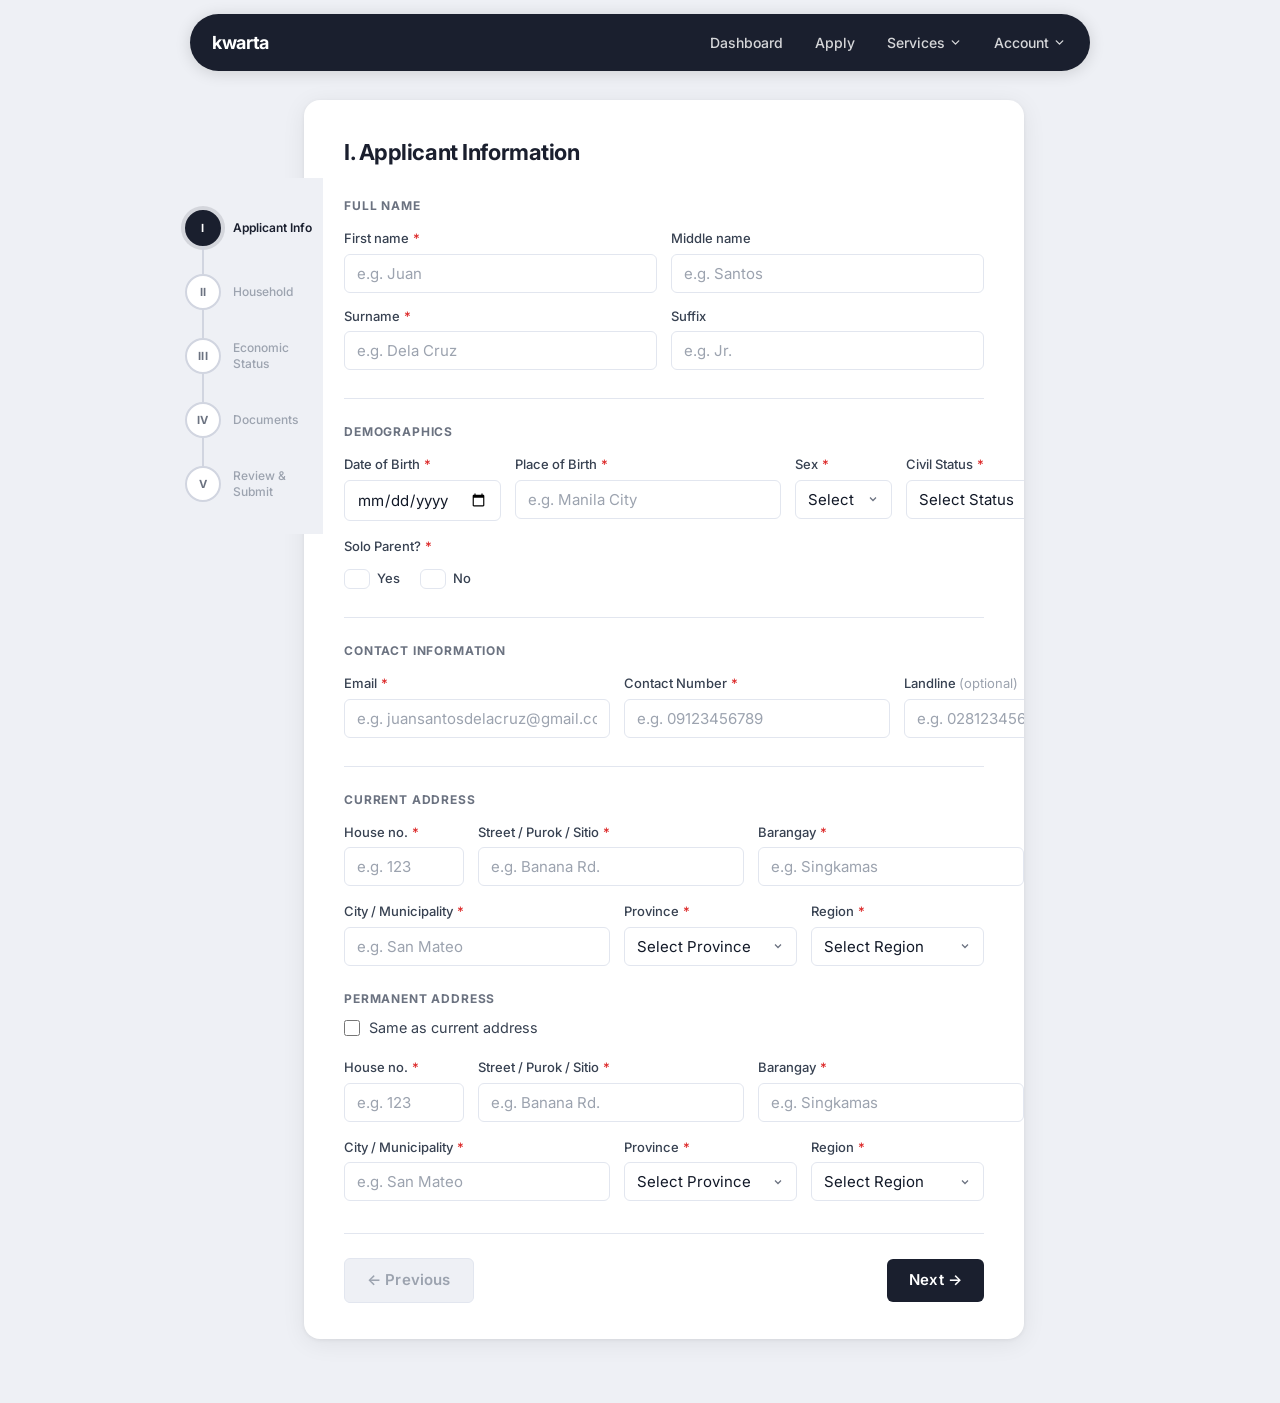
==== application.html @ 94824cc6 "application form on progress" ====
<!DOCTYPE html>
<html lang="en">
<head>
    <meta charset="UTF-8">
    <meta name="viewport" content="width=device-width, initial-scale=1.0">
    <title>Apply — KWARTA</title>
    <link rel="preconnect" href="https://fonts.googleapis.com">
    <link rel="preconnect" href="https://fonts.gstatic.com" crossorigin>
    <link href="https://fonts.googleapis.com/css2?family=Inter:wght@400;500;600;700&display=swap" rel="stylesheet">
    <link rel="stylesheet" href="application.css">
</head>
<body>

    <!-- ===================== NAV ===================== -->
    <header class="site-header">
        <nav class="site-nav">
            <div class="nav-brand">
                <!-- <img src="images/logo.png" alt=""> -->
                <span>kwarta</span>
            </div>
            <ul class="nav-links">
                <li><a href="#">Dashboard</a></li>
                <li><a href="#">Apply</a></li>
                <li class="has-dropdown">
                    <a href="#">Services <svg class="nav-chevron" viewBox="0 0 24 24" fill="none" stroke="currentColor" stroke-width="2.5" stroke-linecap="round" stroke-linejoin="round"><polyline points="6 9 12 15 18 9"/></svg></a>
                    <div class="dropdown">
                        <a href="#">Requirements</a>
                        <a href="#">FAQs</a>
                        <a href="#">Contact</a>
                    </div>
                </li>
                <li class="has-dropdown">
                    <a href="#">Account <svg class="nav-chevron" viewBox="0 0 24 24" fill="none" stroke="currentColor" stroke-width="2.5" stroke-linecap="round" stroke-linejoin="round"><polyline points="6 9 12 15 18 9"/></svg></a>
                    <div class="dropdown">
                        <a href="#">Profile</a>
                        <hr>
                        <a href="#">Sign out</a>
                    </div>
                </li>
            </ul>
        </nav>
    </header>

    <!-- ===================== STATE RADIOS ===================== -->
    <input type="radio" name="slider" id="card1" checked class="state-radio">
    <input type="radio" name="slider" id="card2" class="state-radio">
    <input type="radio" name="slider" id="card3" class="state-radio">
    <input type="radio" name="slider" id="card4" class="state-radio">
    <input type="radio" name="slider" id="card5" class="state-radio">

    <!-- ===================== PROGRESS TRACK BAR ===================== -->
    <div class="progress-wrapper">
        <div class="progress-inner">
            <div class="track-bar">
                <div class="track-step step-1">
                    <div class="track-dot">I</div>
                    <span class="track-label">Applicant Info</span>
                </div>
                <div class="track-line line-1"></div>
                <div class="track-step step-2">
                    <div class="track-dot">II</div>
                    <span class="track-label">Household</span>
                </div>
                <div class="track-line line-2"></div>
                <div class="track-step step-3">
                    <div class="track-dot">III</div>
                    <span class="track-label">Economic Status</span>
                </div>
                <div class="track-line line-3"></div>
                <div class="track-step step-4">
                    <div class="track-dot">IV</div>
                    <span class="track-label">Documents</span>
                </div>
                <div class="track-line line-4"></div>
                <div class="track-step step-5">
                    <div class="track-dot">V</div>
                    <span class="track-label">Review & Submit</span>
                </div>
            </div>
        </div>
    </div>

    <main class="page-main">

        <!-- ===================== FORM CARDS ===================== -->
        <div class="form-wrapper">

            <!-- CARD 1: Applicant Information -->
            <div class="card item-1">
                <h2 class="card-title">I. Applicant Information</h2>

                <div class="form-section-label">Full Name</div>
                <div class="form-grid row-name">
                    <div class="form-group">
                        <label>First name <span class="req">*</span></label>
                        <input type="text" placeholder="e.g. Juan">
                    </div>
                    <div class="form-group">
                        <label>Middle name</label>
                        <input type="text" placeholder="e.g. Santos">
                    </div>
                    <div class="form-group">
                        <label>Surname <span class="req">*</span></label>
                        <input type="text" placeholder="e.g. Dela Cruz">
                    </div>
                    <div class="form-group">
                        <label>Suffix</label>
                        <input type="text" placeholder="e.g. Jr.">
                    </div>
                </div>

                <hr class="form-divider">

                <div class="form-section-label">Demographics</div>
                <div class="form-grid row-demographics">
                    <div class="form-group">
                        <label>Date of Birth <span class="req">*</span></label>
                        <input type="date">
                    </div>
                    <div class="form-group">
                        <label>Place of Birth <span class="req">*</span></label>
                        <input type="text" placeholder="e.g. Manila City">
                    </div>
                    <div class="form-group">
                        <label>Sex <span class="req">*</span></label>
                        <select>
                            <option value="" disabled selected>Select</option>
                            <option>Male</option>
                            <option>Female</option>
                        </select>
                    </div>
                    <div class="form-group">
                        <label>Civil Status <span class="req">*</span></label>
                        <select>
                            <option value="" disabled selected>Select Status</option>
                            <option>Single</option>
                            <option>Married</option>
                            <option>Widowed</option>
                            <option>Separated</option>
                        </select>
                    </div>
                </div>

                <div class="form-grid row-halves">
                    <div class="form-group">
                        <label>Solo Parent? <span class="req">*</span></label>
                        <div class="radio-group-inline">
                            <div class="radio-wrapper"><input type="radio" name="soloParent" id="solo-yes" value="Yes"><label for="solo-yes">Yes</label></div>
                            <div class="radio-wrapper"><input type="radio" name="soloParent" id="solo-no" value="No" checked><label for="solo-no">No</label></div>
                        </div>
                    </div>
                </div>

                <hr class="form-divider">

                <div class="form-section-label">Contact Information</div>
                <div class="form-grid row-contact">
                    <div class="form-group form-group--wide">
                        <label>Email <span class="req">*</span></label>
                        <input type="email" placeholder="e.g. juansantosdelacruz@gmail.com">
                    </div>
                    <div class="form-group">
                        <label>Contact Number <span class="req">*</span></label>
                        <input type="text" placeholder="e.g. 09123456789">
                    </div>
                    <div class="form-group">
                        <label>Landline <span class="optional">(optional)</span></label>
                        <input type="text" placeholder="e.g. 0281234567">
                    </div>
                </div>

                <hr class="form-divider">

                <div class="form-section-label">Current Address</div>
                <div class="form-grid row-address">
                    <div class="form-group form-group--sm">
                        <label>House no. <span class="req">*</span></label>
                        <input type="text" placeholder="e.g. 123">
                    </div>
                    <div class="form-group">
                        <label>Street / Purok / Sitio <span class="req">*</span></label>
                        <input type="text" placeholder="e.g. Banana Rd.">
                    </div>
                    <div class="form-group">
                        <label>Barangay <span class="req">*</span></label>
                        <input type="text" placeholder="e.g. Singkamas">
                    </div>
                </div>
                <div class="form-grid row-thirds">
                    <div class="form-group">
                        <label>City / Municipality <span class="req">*</span></label>
                        <input type="text" placeholder="e.g. San Mateo">
                    </div>
                    <div class="form-group">
                        <label>Province <span class="req">*</span></label>
                        <select>
                            <option value="" disabled selected>Select Province</option>
                            <option>Metro Manila</option>
                            <option>Rizal</option>
                            <option>Other</option>
                        </select>
                    </div>
                    <div class="form-group">
                        <label>Region <span class="req">*</span></label>
                        <select>
                            <option value="" disabled selected>Select Region</option>
                            <option>NCR</option>
                            <option>CALABARZON</option>
                            <option>Other</option>
                        </select>
                    </div>
                </div>

                <div class="form-section-label" style="margin-top: 1.5rem;">Permanent Address</div>
                <div class="checkbox-wrapper" style="margin-top: -0.25rem; margin-bottom: 1.25rem;">
                    <input type="checkbox" id="same-address">
                    <label for="same-address">Same as current address</label>
                </div>
                <div id="permanent-address-section">
                    <div class="form-grid row-address">
                        <div class="form-group form-group--sm">
                            <label>House no. <span class="req">*</span></label>
                            <input type="text" placeholder="e.g. 123">
                        </div>
                        <div class="form-group">
                            <label>Street / Purok / Sitio <span class="req">*</span></label>
                            <input type="text" placeholder="e.g. Banana Rd.">
                        </div>
                        <div class="form-group">
                            <label>Barangay <span class="req">*</span></label>
                            <input type="text" placeholder="e.g. Singkamas">
                        </div>
                    </div>
                    <div class="form-grid row-thirds">
                        <div class="form-group">
                            <label>City / Municipality <span class="req">*</span></label>
                            <input type="text" placeholder="e.g. San Mateo">
                        </div>
                        <div class="form-group">
                            <label>Province <span class="req">*</span></label>
                            <select>
                                <option value="" disabled selected>Select Province</option>
                                <option>Metro Manila</option>
                                <option>Rizal</option>
                                <option>Other</option>
                            </select>
                        </div>
                        <div class="form-group">
                            <label>Region <span class="req">*</span></label>
                            <select>
                                <option value="" disabled selected>Select Region</option>
                                <option>NCR</option>
                                <option>CALABARZON</option>
                                <option>Other</option>
                            </select>
                        </div>
                    </div>
                </div>

                <div class="btn-group">
                    <span class="btn btn--disabled">← Previous</span>
                    <label for="card2" class="btn btn--next">Next →</label>
                </div>
            </div>

            <!-- CARD 2: Household Information -->
            <div class="card item-2">
                <h2 class="card-title">II. Household Information</h2>

                <div class="household-total">
                    <div class="household-total-label">Total Household Members <small>(Including Applicant)</small></div>
                    <div class="household-total-count" id="count-total">1</div>
                </div>
                <div class="household-stat-grid">
                    <div class="household-stat-card"><div class="household-stat-card-label">Adults</div><div class="household-stat-card-num" id="count-adult">0</div></div>
                    <div class="household-stat-card"><div class="household-stat-card-label">Children</div><div class="household-stat-card-num" id="count-child">0</div></div>
                    <div class="household-stat-card"><div class="household-stat-card-label">Senior Citizens</div><div class="household-stat-card-num" id="count-senior">0</div></div>
                    <div class="household-stat-card"><div class="household-stat-card-label">PWD Members</div><div class="household-stat-card-num" id="count-pwd">0</div></div>
                </div>

                <hr class="form-divider">

                <div class="repeater-section-header">
                    <div class="form-section-label">Adult Members</div>
                    <button type="button" class="btn-add-item" id="btn-add-adult">+ Add Adult</button>
                </div>
                <div id="container-adult"></div>

                <hr class="form-divider">

                <div class="repeater-section-header">
                    <div class="form-section-label">Dependent Children</div>
                    <button type="button" class="btn-add-item" id="btn-add-child">+ Add Child</button>
                </div>
                <div id="container-child"></div>

                <hr class="form-divider">

                <div class="repeater-section-header">
                    <div class="form-section-label">Senior Citizens</div>
                    <button type="button" class="btn-add-item" id="btn-add-senior">+ Add Senior Citizen</button>
                </div>
                <div id="container-senior"></div>

                <hr class="form-divider">

                <div class="repeater-section-header">
                    <div class="form-section-label">PWD Members</div>
                    <button type="button" class="btn-add-item" id="btn-add-pwd">+ Add PWD Member</button>
                </div>
                <div id="container-pwd"></div>

                <div class="btn-group">
                    <label for="card1" class="btn btn--prev">← Previous</label>
                    <label for="card3" class="btn btn--next">Next →</label>
                </div>
            </div>

            <!-- CARD 3: Economic Status -->
            <div class="card item-3">
                <h2 class="card-title">III. Economic Status</h2>

                <div class="form-section-label">Household Source of Income <span class="req">*</span></div>
                <div class="checkbox-grid">
                    <div class="checkbox-wrapper"><input type="checkbox" id="inc-1"><label for="inc-1">Employment (Private)</label></div>
                    <div class="checkbox-wrapper"><input type="checkbox" id="inc-2"><label for="inc-2">Employment (Govt)</label></div>
                    <div class="checkbox-wrapper"><input type="checkbox" id="inc-3"><label for="inc-3">Business / Self-employed</label></div>
                    <div class="checkbox-wrapper"><input type="checkbox" id="inc-4"><label for="inc-4">Freelance work</label></div>
                    <div class="checkbox-wrapper"><input type="checkbox" id="inc-5"><label for="inc-5">Remittances</label></div>
                    <div class="checkbox-wrapper"><input type="checkbox" id="inc-6"><label for="inc-6">Pension</label></div>
                    <div class="checkbox-wrapper"><input type="checkbox" id="inc-7"><label for="inc-7">Govt benefits</label></div>
                    <div class="checkbox-wrapper"><input type="checkbox" id="inc-8"><label for="inc-8">Rental income</label></div>
                    <div class="checkbox-wrapper"><input type="checkbox" id="inc-9"><label for="inc-9">Farming / Fishing</label></div>
                    <div class="checkbox-wrapper"><input type="checkbox" id="inc-10"><label for="inc-10">Commissions</label></div>
                    <div class="checkbox-wrapper"><input type="checkbox" id="inc-11"><label for="inc-11">Financial support</label></div>
                    <div class="checkbox-wrapper"><input type="checkbox" id="inc-12"><label for="inc-12">Scholarships</label></div>
                    <div class="checkbox-wrapper"><input type="checkbox" id="inc-13"><label for="inc-13">Part-time jobs</label></div>
                    <div class="checkbox-wrapper"><input type="checkbox" id="inc-14"><label for="inc-14">Online Selling</label></div>
                </div>

                <hr class="form-divider">

                <div class="form-grid row-halves">
                    <div class="form-group">
                        <label>Total Monthly Household Income <span class="req">*</span></label>
                        <input type="number" placeholder="e.g. 25000">
                    </div>
                </div>

                <div class="form-section-label">Proof of Income / Financial Documents <span class="req">*</span></div>
                <div class="form-grid row-halves">
                    <div class="form-group">
                        <label>Document Type</label>
                        <select>
                            <option value="" disabled selected>Select Document Provided</option>
                            <option>Affidavit of No Income</option>
                            <option>Latest ITR</option>
                            <option>Certificate of Employment (COE)</option>
                            <option>Recent payslips (3–6 months)</option>
                            <option>Bank statements</option>
                        </select>
                    </div>
                </div>

                <div class="btn-group">
                    <label for="card2" class="btn btn--prev">← Previous</label>
                    <label for="card4" class="btn btn--next">Next →</label>
                </div>
            </div>

            <!-- CARD 4: Document Submission -->
            <div class="card item-4">
                <h2 class="card-title">IV. Document Submission</h2>

                <p class="card-intro">Since documents cannot be uploaded directly here, please submit all required files through our Google Forms link below. Include your name and ID number so we can match your documents to your application.</p>

                <div class="doc-info-box">
                    <div class="doc-info-box-icon">
                        <svg width="20" height="20" viewBox="0 0 24 24" fill="none" stroke="currentColor" stroke-width="2" stroke-linecap="round" stroke-linejoin="round"><circle cx="12" cy="12" r="10"/><line x1="12" y1="8" x2="12" y2="12"/><line x1="12" y1="16" x2="12.01" y2="16"/></svg>
                    </div>
                    <div class="doc-info-box-body">
                        <div class="doc-info-box-title">Your Application Reference</div>
                        <div class="doc-info-box-text">In the Google Form, enter your <strong>Full Name</strong> and <strong>Valid ID Number</strong> (as provided in Step I) in the Application ID field.</div>
                    </div>
                </div>

                <div class="form-section-label">Required Documents</div>
                <div class="doc-list">
                    <div class="doc-list-item">
                        <div class="doc-list-item-icon"><svg width="14" height="14" viewBox="0 0 24 24" fill="none" stroke="currentColor" stroke-width="2.5" stroke-linecap="round" stroke-linejoin="round"><rect x="2" y="7" width="20" height="14" rx="2"/><path d="M16 7V5a2 2 0 0 0-2-2h-4a2 2 0 0 0-2 2v2"/></svg></div>
                        <div class="doc-list-item-body">Picture of Valid ID<small>Front and back of your ID</small></div>
                    </div>
                    <div class="doc-list-item">
                        <div class="doc-list-item-icon"><svg width="14" height="14" viewBox="0 0 24 24" fill="none" stroke="currentColor" stroke-width="2.5" stroke-linecap="round" stroke-linejoin="round"><path d="M20 21v-2a4 4 0 0 0-4-4H8a4 4 0 0 0-4 4v2"/><circle cx="12" cy="7" r="4"/></svg></div>
                        <div class="doc-list-item-body">Recent 2×2 Photo / Selfie<small>Clear, recent photo of the applicant</small></div>
                    </div>
                    <div class="doc-list-item">
                        <div class="doc-list-item-icon"><svg width="14" height="14" viewBox="0 0 24 24" fill="none" stroke="currentColor" stroke-width="2.5" stroke-linecap="round" stroke-linejoin="round"><path d="M14 2H6a2 2 0 0 0-2 2v16a2 2 0 0 0 2 2h12a2 2 0 0 0 2-2V8z"/><polyline points="14 2 14 8 20 8"/></svg></div>
                        <div class="doc-list-item-body">Barangay Certificate<small>Issued within the last 6 months</small></div>
                    </div>
                    <div class="doc-list-item">
                        <div class="doc-list-item-icon"><svg width="14" height="14" viewBox="0 0 24 24" fill="none" stroke="currentColor" stroke-width="2.5" stroke-linecap="round" stroke-linejoin="round"><path d="M3 9l9-7 9 7v11a2 2 0 0 1-2 2H5a2 2 0 0 1-2-2z"/><polyline points="9 22 9 12 15 12 15 22"/></svg></div>
                        <div class="doc-list-item-body">Proof of Residency<small>Utility bill, lease contract, etc.</small></div>
                    </div>
                    <div class="doc-list-item">
                        <div class="doc-list-item-icon"><svg width="14" height="14" viewBox="0 0 24 24" fill="none" stroke="currentColor" stroke-width="2.5" stroke-linecap="round" stroke-linejoin="round"><line x1="12" y1="1" x2="12" y2="23"/><path d="M17 5H9.5a3.5 3.5 0 0 0 0 7h5a3.5 3.5 0 0 1 0 7H6"/></svg></div>
                        <div class="doc-list-item-body">Proof of Income<small>ITR, payslips, COE, or Affidavit of No Income</small></div>
                    </div>
                </div>

                <div class="btn-container" style="justify-content: center; flex-direction: column; align-items: center; gap: 0.5rem; margin-top: 2rem;">
                    <a href="https://forms.google.com" target="_blank" class="gforms-btn">
                        <svg width="16" height="16" viewBox="0 0 24 24" fill="none" stroke="currentColor" stroke-width="2" stroke-linecap="round" stroke-linejoin="round"><path d="M14 2H6a2 2 0 0 0-2 2v16a2 2 0 0 0 2 2h12a2 2 0 0 0 2-2V8z"/><polyline points="14 2 14 8 20 8"/></svg>
                        Open Document Submission Form
                    </a>
                    <p style="font-size: 0.8125rem; color: var(--gray); text-align: center;">Opens in a new tab · Submit all documents before continuing</p>
                </div>

                <div class="nested-form-block" style="margin-top: 1.25rem;">
                    <div class="checkbox-wrapper">
                        <input type="checkbox" id="doc-submitted">
                        <label for="doc-submitted">I have submitted all required documents through the Google Form above.</label>
                    </div>
                </div>

                <div class="btn-group">
                    <label for="card3" class="btn btn--prev">← Previous</label>
                    <label for="card5" class="btn btn--next">Next →</label>
                </div>
            </div>

            <!-- CARD 5: Review & Submit -->
            <div class="card item-5">
                <h2 class="card-title">V. Review & Submit</h2>

                <p class="card-intro">Please ensure all information provided in the previous sections is accurate and true. Falsifying documents or providing misleading information may result in automatic rejection of your application.</p>

                <div class="form-section-label">Applicant Confirmation</div>
                <div class="nested-form-block">
                    <div class="checkbox-wrapper" style="margin-bottom: 1rem;">
                        <input type="checkbox" id="terms-cond">
                        <label for="terms-cond"><strong>Terms and Conditions:</strong> I have read and agree to the Terms and Conditions of the program.</label>
                    </div>
                    <div class="checkbox-wrapper" style="margin-bottom: 1rem;">
                        <input type="checkbox" id="data-consent">
                        <label for="data-consent"><strong>Consent to Data Processing:</strong> I consent to the collection, use, and processing of my personal data under the Data Privacy Act.</label>
                    </div>

                    <hr class="form-divider" style="margin: 1rem 0;">

                    <p style="font-size: 0.875rem; color: var(--text); margin-bottom: 0.75rem;"><strong>Signature Declaration:</strong> I hereby declare that all information provided in this application is true, correct, and complete.</p>
                    <div class="form-group">
                        <label>Applicant's Printed Name <span class="req">*</span></label>
                        <input type="text" id="sig-name" placeholder="Type your full name as signature" autocomplete="name">
                    </div>
                </div>

                <div class="warning-box" style="margin-top: 1.5rem;">
                    <svg width="18" height="18" viewBox="0 0 24 24" fill="none" stroke="currentColor" stroke-width="2" stroke-linecap="round" stroke-linejoin="round"><path d="M10.29 3.86L1.82 18a2 2 0 0 0 1.71 3h16.94a2 2 0 0 0 1.71-3L13.71 3.86a2 2 0 0 0-3.42 0z"/><line x1="12" y1="9" x2="12" y2="13"/><line x1="12" y1="17" x2="12.01" y2="17"/></svg>
                    Once you submit your application, you can no longer change or edit the information provided.
                </div>

                <div class="btn-group">
                    <label for="card4" class="btn btn--prev">← Previous</label>
                    <button type="submit" class="btn btn--submit">Submit Application</button>
                </div>
            </div>

        </div><!-- /form-wrapper -->
    </main>
    <script src="application.js"></script>

</body>
</html>
---- application.css ----
/* =============================================
   KWARTA — Application Form Stylesheet
   ============================================= */

/* ---------- Tokens ---------- */
:root {
    --navy:       #1a1f2e;
    --navy-mid:   #2d3347;
    --accent:     #2563eb;
    --accent-hover: #1d4ed8;
    --accent-light: #eff4ff;
    --success:    #16a34a;
    --warn-bg:    #fffbeb;
    --warn-border:#fbbf24;
    --warn-text:  #92400e;
    --danger:     #dc2626;

    --bg:         #eef0f5;
    --surface:    #ffffff;
    --border:     #e2e6ef;
    --border-mid: #d1d5e0;

    --text:       #111827;
    --text-mid:   #374151;
    --gray:       #6b7280;
    --gray-light: #9ca3af;

    --radius-sm:  6px;
    --radius:     10px;
    --radius-lg:  16px;
    --radius-pill:999px;

    --shadow-nav: 0 2px 16px rgba(0,0,0,.14);
    --shadow-card:0 1px 4px rgba(0,0,0,.06), 0 4px 24px rgba(0,0,0,.07);

    --font: 'Inter', system-ui, -apple-system, sans-serif;
}

/* ---------- Reset ---------- */
*, *::before, *::after { box-sizing: border-box; margin: 0; padding: 0; }
body {
    font-family: var(--font);
    background: var(--bg);
    color: var(--text);
    font-size: 15px;
    line-height: 1.5;
    min-height: 100vh;
}
a { text-decoration: none; color: inherit; }
ul { list-style: none; }
button { font-family: inherit; cursor: pointer; }
input, select, textarea { font-family: inherit; font-size: inherit; }

/* =============================================
   NAV
   ============================================= */
.site-header {
    position: fixed;
    top: 0;
    left: 0;
    right: 0;
    z-index: 100;
    display: flex;
    justify-content: center;
    padding: 14px 24px;
    background: var(--bg);
}

.site-nav {
    display: flex;
    align-items: center;
    justify-content: space-between;
    width: 100%;
    max-width: 900px;
    background: var(--navy);
    border-radius: var(--radius-pill);
    padding: 10px 10px 10px 22px;
    box-shadow: var(--shadow-nav);
}

.nav-brand {
    display: flex;
    align-items: center;
    gap: 9px;
    color: #fff;
    font-weight: 700;
    font-size: 1.125rem;
    letter-spacing: -0.02em;
}
.nav-brand svg { opacity: .9; }

.nav-links {
    display: flex;
    align-items: center;
    gap: 4px;
}
.nav-links > li { position: relative; }
.nav-links > li > a {
    display: flex;
    align-items: center;
    gap: 4px;
    padding: 8px 14px;
    border-radius: var(--radius-pill);
    color: rgba(255,255,255,.82);
    font-size: 0.875rem;
    font-weight: 500;
    transition: background .18s, color .18s;
}
.nav-links > li > a:hover { background: rgba(255,255,255,.1); color: #fff; }
.nav-chevron { width: 13px; height: 13px; }

/* Dropdown */
.dropdown {
    display: none;
    position: absolute;
    top: calc(100% + 8px);
    right: 0;
    background: var(--surface);
    border: 1px solid var(--border);
    border-radius: var(--radius);
    padding: 6px;
    min-width: 160px;
    box-shadow: 0 8px 24px rgba(0,0,0,.12);
}
.dropdown a {
    display: block;
    padding: 8px 12px;
    border-radius: var(--radius-sm);
    color: var(--text-mid);
    font-size: 0.875rem;
    transition: background .15s;
}
.dropdown a:hover { background: var(--bg); }
.dropdown hr { border: none; border-top: 1px solid var(--border); margin: 4px 0; }
.has-dropdown:hover .dropdown { display: block; }

/* =============================================
   STATE RADIOS (hidden)
   ============================================= */
.state-radio { display: none; }

/* =============================================
   PAGE LAYOUT
   ============================================= */
.page-main {
    /* display: flex; */
    /* justify-content: center; */
    /* align-items: center; */
    transform: translateX(-5%);
    margin-left: 160px;
    padding: 100px 40px 64px;
}

/* =============================================
   PROGRESS TRACK BAR
   ============================================= */
.progress-wrapper {
    position: fixed;
    /* position:absolute; */
    transform:  translateY(50%) translateX(90%);
    /* left: 0; */
    width: auto;
    z-index: 90;
    background: var(--bg);
    padding: 32px 0 32px 32px;
    display: flex;
    flex-direction: column;
}

.progress-inner {
    display: flex;
    flex-direction: column;
    flex: 1;
}

.track-bar {
    display: flex;
    flex-direction: column;
    align-items: flex-start;
    gap: 0;
}

.track-step {
    display: flex;
    flex-direction: row;
    align-items: center;
    gap: 12px;
    flex-shrink: 0;
}

.track-dot {
    width: 36px;
    height: 36px;
    border-radius: 50%;
    background: var(--surface);
    border: 2px solid var(--border-mid);
    color: var(--gray);
    font-size: 0.7rem;
    font-weight: 700;
    display: flex;
    align-items: center;
    justify-content: center;
    flex-shrink: 0;
    transition: background .25s, border-color .25s, color .25s, box-shadow .25s;
    letter-spacing: 0.01em;
}

.track-label {
    font-size: 0.75rem;
    font-weight: 500;
    color: var(--gray-light);
    white-space: normal;
    transition: color .25s;
    line-height: 1.3;
    max-width: 90px;
}

.track-line {
    width: 2px;
    height: 28px;
    background: var(--border-mid);
    margin-left: 17px; /* centre under the dot (dot is 36px wide, so 36/2 - 1 = 17) */
    flex-shrink: 0;
    transition: background .25s;
}

/* ---------- Active state per card ---------- */

/* Card 1 */
#card1:checked ~ .progress-wrapper .step-1 .track-dot {
    background: var(--navy); border-color: var(--navy); color: #fff;
    box-shadow: 0 0 0 4px rgba(26,31,46,.12);
}
#card1:checked ~ .progress-wrapper .step-1 .track-label { color: var(--navy); font-weight: 600; }

/* Card 2 */
#card2:checked ~ .progress-wrapper .step-1 .track-dot,
#card2:checked ~ .progress-wrapper .step-2 .track-dot {
    background: var(--navy); border-color: var(--navy); color: #fff;
}
#card2:checked ~ .progress-wrapper .step-2 .track-dot {
    box-shadow: 0 0 0 4px rgba(26,31,46,.12);
}
#card2:checked ~ .progress-wrapper .step-1 .track-label { color: var(--text-mid); }
#card2:checked ~ .progress-wrapper .step-2 .track-label { color: var(--navy); font-weight: 600; }
#card2:checked ~ .progress-wrapper .line-1 { background: var(--navy); }

/* Card 3 */
#card3:checked ~ .progress-wrapper .step-1 .track-dot,
#card3:checked ~ .progress-wrapper .step-2 .track-dot,
#card3:checked ~ .progress-wrapper .step-3 .track-dot {
    background: var(--navy); border-color: var(--navy); color: #fff;
}
#card3:checked ~ .progress-wrapper .step-3 .track-dot {
    box-shadow: 0 0 0 4px rgba(26,31,46,.12);
}
#card3:checked ~ .progress-wrapper .step-1 .track-label,
#card3:checked ~ .progress-wrapper .step-2 .track-label { color: var(--text-mid); }
#card3:checked ~ .progress-wrapper .step-3 .track-label { color: var(--navy); font-weight: 600; }
#card3:checked ~ .progress-wrapper .line-1,
#card3:checked ~ .progress-wrapper .line-2 { background: var(--navy); }

/* Card 4 */
#card4:checked ~ .progress-wrapper .step-1 .track-dot,
#card4:checked ~ .progress-wrapper .step-2 .track-dot,
#card4:checked ~ .progress-wrapper .step-3 .track-dot,
#card4:checked ~ .progress-wrapper .step-4 .track-dot {
    background: var(--navy); border-color: var(--navy); color: #fff;
}
#card4:checked ~ .progress-wrapper .step-4 .track-dot {
    box-shadow: 0 0 0 4px rgba(26,31,46,.12);
}
#card4:checked ~ .progress-wrapper .step-1 .track-label,
#card4:checked ~ .progress-wrapper .step-2 .track-label,
#card4:checked ~ .progress-wrapper .step-3 .track-label { color: var(--text-mid); }
#card4:checked ~ .progress-wrapper .step-4 .track-label { color: var(--navy); font-weight: 600; }
#card4:checked ~ .progress-wrapper .line-1,
#card4:checked ~ .progress-wrapper .line-2,
#card4:checked ~ .progress-wrapper .line-3 { background: var(--navy); }

/* Card 5 */
#card5:checked ~ .progress-wrapper .step-1 .track-dot,
#card5:checked ~ .progress-wrapper .step-2 .track-dot,
#card5:checked ~ .progress-wrapper .step-3 .track-dot,
#card5:checked ~ .progress-wrapper .step-4 .track-dot,
#card5:checked ~ .progress-wrapper .step-5 .track-dot {
    background: var(--navy); border-color: var(--navy); color: #fff;
}
#card5:checked ~ .progress-wrapper .step-5 .track-dot {
    box-shadow: 0 0 0 4px rgba(26,31,46,.12);
}
#card5:checked ~ .progress-wrapper .step-1 .track-label,
#card5:checked ~ .progress-wrapper .step-2 .track-label,
#card5:checked ~ .progress-wrapper .step-3 .track-label,
#card5:checked ~ .progress-wrapper .step-4 .track-label { color: var(--text-mid); }
#card5:checked ~ .progress-wrapper .step-5 .track-label { color: var(--navy); font-weight: 600; }
#card5:checked ~ .progress-wrapper .line-1,
#card5:checked ~ .progress-wrapper .line-2,
#card5:checked ~ .progress-wrapper .line-3,
#card5:checked ~ .progress-wrapper .line-4 { background: var(--navy); }

/* =============================================
   FORM CARD
   ============================================= */
.form-wrapper {
    position: relative;
    max-width: 720px;
    margin: 0 auto;
}

.card {
    display: none;
    background: var(--surface);
    border-radius: var(--radius-lg);
    padding: 36px 40px;
    box-shadow: var(--shadow-card);
    overflow: hidden;
}

/* Card visibility */
#card1:checked ~ .page-main .form-wrapper .item-1 { display: block; }
#card2:checked ~ .page-main .form-wrapper .item-2 { display: block; }
#card3:checked ~ .page-main .form-wrapper .item-3 { display: block; }
#card4:checked ~ .page-main .form-wrapper .item-4 { display: block; }
#card5:checked ~ .page-main .form-wrapper .item-5 { display: block; }

.card-title {
    font-size: 1.375rem;
    font-weight: 700;
    color: var(--navy);
    margin-bottom: 1.75rem;
    letter-spacing: -0.02em;
}

.card-intro {
    font-size: 0.9375rem;
    color: var(--gray);
    line-height: 1.65;
    margin-bottom: 1.75rem;
    margin-top: -0.75rem;
}

/* =============================================
   FORM ELEMENTS
   ============================================= */
.form-section-label {
    font-size: 0.75rem;
    font-weight: 700;
    letter-spacing: 0.07em;
    text-transform: uppercase;
    color: var(--gray);
    margin-bottom: 0.875rem;
    margin-top: 1.5rem;
}
.card-title + .form-section-label { margin-top: 0; }

.form-divider {
    border: none;
    border-top: 1px solid var(--border);
    margin: 1.75rem 0 1.5rem;
}

/* Grid layouts */
.form-grid {
    display: grid;
    gap: 14px;
    margin-bottom: 1rem;
}
.row-name          { grid-template-columns: 1fr 1fr; }
.row-demographics  { grid-template-columns: repeat(4, 1fr); }
.row-halves        { grid-template-columns: repeat(2, 1fr); }
.row-thirds        { grid-template-columns: repeat(3, 1fr); }
.row-contact       { grid-template-columns: 1.4fr 1fr 1fr; }
.row-address       { grid-template-columns: 120px 1fr 1fr; }

/* Form group */
.form-group {
    display: flex;
    flex-direction: column;
    gap: 5px;
}
.form-group label {
    font-size: 0.8125rem;
    font-weight: 500;
    color: var(--text-mid);
}
.form-group input,
.form-group select {
    padding: 9px 12px;
    border: 1.5px solid var(--border);
    border-radius: var(--radius-sm);
    background: var(--surface);
    color: var(--text);
    font-size: 0.9375rem;
    transition: border-color .18s, box-shadow .18s;
    outline: none;
    appearance: none;
    -webkit-appearance: none;
}
.form-group input::placeholder { color: var(--gray-light); }
.form-group input:focus,
.form-group select:focus {
    border-color: var(--accent);
    box-shadow: 0 0 0 3px rgba(37,99,235,.1);
}
.form-group select {
    background-image: url("data:image/svg+xml,%3Csvg xmlns='http://www.w3.org/2000/svg' width='12' height='12' viewBox='0 0 24 24' fill='none' stroke='%236b7280' stroke-width='2.5'%3E%3Cpolyline points='6 9 12 15 18 9'/%3E%3C/svg%3E");
    background-repeat: no-repeat;
    background-position: right 12px center;
    padding-right: 32px;
}

.req   { color: var(--danger); margin-left: 1px; }
.optional { color: var(--gray-light); font-weight: 400; }

/* Radio group */
.radio-group-inline {
    display: flex;
    gap: 20px;
    padding-top: 8px;
}
.radio-wrapper {
    display: flex;
    align-items: center;
    gap: 7px;
    font-size: 0.9rem;
    cursor: pointer;
}
.radio-wrapper input[type="radio"] {
    width: 17px;
    height: 17px;
    accent-color: var(--accent);
    cursor: pointer;
}

/* Checkbox */
.checkbox-wrapper {
    display: flex;
    align-items: flex-start;
    gap: 9px;
    font-size: 0.9rem;
    color: var(--text-mid);
    cursor: pointer;
    line-height: 1.45;
}
.checkbox-wrapper input[type="checkbox"] {
    width: 16px;
    height: 16px;
    accent-color: var(--accent);
    cursor: pointer;
    flex-shrink: 0;
    margin-top: 2px;
}
.checkbox-wrapper label { cursor: pointer; }

/* Checkbox grid */
.checkbox-grid {
    display: grid;
    grid-template-columns: repeat(auto-fill, minmax(190px, 1fr));
    gap: 10px;
    margin-bottom: 1rem;
}

/* =============================================
   HOUSEHOLD SECTION
   ============================================= */
.household-total {
    display: flex;
    align-items: center;
    justify-content: space-between;
    background: var(--accent-light);
    border: 1.5px solid #bfdbfe;
    border-radius: var(--radius);
    padding: 14px 18px;
    margin-bottom: 14px;
}
.household-total-label {
    font-size: 0.9375rem;
    font-weight: 600;
    color: var(--accent);
}
.household-total-label small { font-weight: 400; color: #60a5fa; font-size: 0.8125rem; margin-left: 4px; }
.household-total-count {
    font-size: 1.625rem;
    font-weight: 700;
    color: var(--accent);
}

.household-stat-grid {
    display: grid;
    grid-template-columns: repeat(4, 1fr);
    gap: 10px;
    margin-bottom: 0.5rem;
}
.household-stat-card {
    background: var(--bg);
    border: 1.5px solid var(--border);
    border-radius: var(--radius);
    padding: 12px 14px;
    display: flex;
    flex-direction: column;
    gap: 4px;
}
.household-stat-card-label { font-size: 0.75rem; color: var(--gray); font-weight: 500; }
.household-stat-card-num   { font-size: 1.375rem; font-weight: 700; color: var(--navy); }

.repeater-section-header {
    display: flex;
    align-items: center;
    justify-content: space-between;
    margin-bottom: 0.5rem;
}
.repeater-section-header .form-section-label { margin: 0; }

.btn-add-item {
    display: flex;
    align-items: center;
    gap: 5px;
    background: none;
    border: 1.5px solid var(--accent);
    color: var(--accent);
    padding: 6px 14px;
    border-radius: var(--radius-sm);
    font-size: 0.8125rem;
    font-weight: 600;
    transition: background .18s, color .18s;
}
.btn-add-item:hover { background: var(--accent); color: #fff; }

/* =============================================
   DOCUMENT LIST
   ============================================= */
.doc-info-box {
    display: flex;
    gap: 12px;
    background: var(--accent-light);
    border: 1.5px solid #bfdbfe;
    border-radius: var(--radius);
    padding: 14px 16px;
    margin-bottom: 1.75rem;
}
.doc-info-box-icon { color: var(--accent); flex-shrink: 0; padding-top: 1px; }
.doc-info-box-title { font-size: 0.875rem; font-weight: 700; color: var(--accent); margin-bottom: 3px; }
.doc-info-box-text  { font-size: 0.875rem; color: var(--text-mid); line-height: 1.5; }

.doc-list { display: flex; flex-direction: column; gap: 0; margin-bottom: 0.5rem; }
.doc-list-item {
    display: flex;
    align-items: flex-start;
    gap: 12px;
    padding: 12px 0;
    border-bottom: 1px solid var(--border);
}
.doc-list-item:last-child { border-bottom: none; }
.doc-list-item-icon {
    width: 30px;
    height: 30px;
    background: var(--bg);
    border: 1.5px solid var(--border);
    border-radius: var(--radius-sm);
    display: flex;
    align-items: center;
    justify-content: center;
    color: var(--gray);
    flex-shrink: 0;
}
.doc-list-item-body {
    display: flex;
    flex-direction: column;
    gap: 2px;
    font-size: 0.9rem;
    font-weight: 500;
    color: var(--text-mid);
}
.doc-list-item-body small { font-size: 0.8rem; font-weight: 400; color: var(--gray); }

.gforms-btn {
    display: inline-flex;
    align-items: center;
    gap: 8px;
    background: var(--accent);
    color: #fff;
    padding: 11px 24px;
    border-radius: var(--radius-sm);
    font-size: 0.9375rem;
    font-weight: 600;
    transition: background .18s;
    text-decoration: none;
}
.gforms-btn:hover { background: var(--accent-hover); }

.nested-form-block {
    background: var(--bg);
    border: 1.5px solid var(--border);
    border-radius: var(--radius);
    padding: 18px 20px;
}

/* =============================================
   WARNING BOX
   ============================================= */
.warning-box {
    display: flex;
    align-items: flex-start;
    gap: 10px;
    background: var(--warn-bg);
    border: 1.5px solid var(--warn-border);
    border-radius: var(--radius);
    color: var(--warn-text);
    padding: 13px 16px;
    font-size: 0.875rem;
    font-weight: 500;
    line-height: 1.5;
}
.warning-box svg { flex-shrink: 0; color: var(--warn-border); margin-top: 1px; }

/* =============================================
   BUTTONS
   ============================================= */
.btn-group {
    display: flex;
    justify-content: space-between;
    align-items: center;
    margin-top: 2rem;
    padding-top: 1.5rem;
    border-top: 1px solid var(--border);
}

.btn {
    display: inline-flex;
    align-items: center;
    padding: 10px 22px;
    border-radius: var(--radius-sm);
    font-size: 0.9375rem;
    font-weight: 600;
    cursor: pointer;
    border: none;
    text-decoration: none;
    transition: background .18s, color .18s, opacity .18s;
    letter-spacing: 0.01em;
}
.btn--prev {
    background: var(--bg);
    color: var(--text-mid);
    border: 1.5px solid var(--border-mid);
}
.btn--prev:hover { background: var(--border); }
.btn--next {
    background: var(--navy);
    color: #fff;
}
.btn--next:hover { background: var(--navy-mid); }
.btn--submit {
    background: var(--success);
    color: #fff;
}
.btn--submit:hover { opacity: .9; }
.btn--disabled {
    background: var(--bg);
    color: var(--gray-light);
    border: 1.5px solid var(--border);
    cursor: not-allowed;
    pointer-events: none;
}

/* =============================================
   RESPONSIVE
   ============================================= */
@media (max-width: 860px) {
    /* Collapse sidebar to compact icon-only strip */
    .progress-wrapper {
        width: 72px;
        padding: 32px 0 32px 18px;
    }
    .track-label { display: none; }
    .page-main   { margin-left: 72px; }
}

@media (max-width: 700px) {
    .site-nav { padding: 10px 16px; border-radius: var(--radius-lg); }
    .nav-links { gap: 0; }
    .nav-links > li > a { padding: 8px 10px; font-size: 0.8125rem; }
    .card { padding: 24px 20px; }
    .card-title { font-size: 1.125rem; }
    .row-name        { grid-template-columns: 1fr 1fr; }
    .row-demographics { grid-template-columns: 1fr 1fr; }
    .row-halves      { grid-template-columns: 1fr; }
    .row-thirds      { grid-template-columns: 1fr 1fr; }
    .row-contact     { grid-template-columns: 1fr; }
    .row-address     { grid-template-columns: 80px 1fr; }
    .household-stat-grid { grid-template-columns: 1fr 1fr; }
    /* Sidebar becomes horizontal top bar */
    .progress-wrapper {
        position: fixed;
        top: 60px; left: 0; right: 0; bottom: auto;
        width: 100%;
        padding: 10px 16px;
        flex-direction: row;
        box-shadow: 0 2px 8px rgba(0,0,0,.08);
    }
    .progress-inner { flex-direction: row; }
    .track-bar {
        flex-direction: row;
        align-items: flex-start;
        width: 100%;
    }
    .track-step { flex-direction: column; align-items: center; gap: 4px; }
    .track-line {
        width: auto; height: 2px;
        flex: 1;
        margin-left: 0;
        margin-top: 18px;
    }
    .track-dot { width: 32px; height: 32px; font-size: 0.65rem; }
    .page-main { margin-left: 0; padding-top: 130px; }
}

@media (max-width: 480px) {
    .page-main { padding-left: 14px; padding-right: 14px; padding-bottom: 48px; }
    .row-name { grid-template-columns: 1fr; }
    .row-demographics { grid-template-columns: 1fr; }
    .row-thirds { grid-template-columns: 1fr; }
    .row-address { grid-template-columns: 1fr; }
}
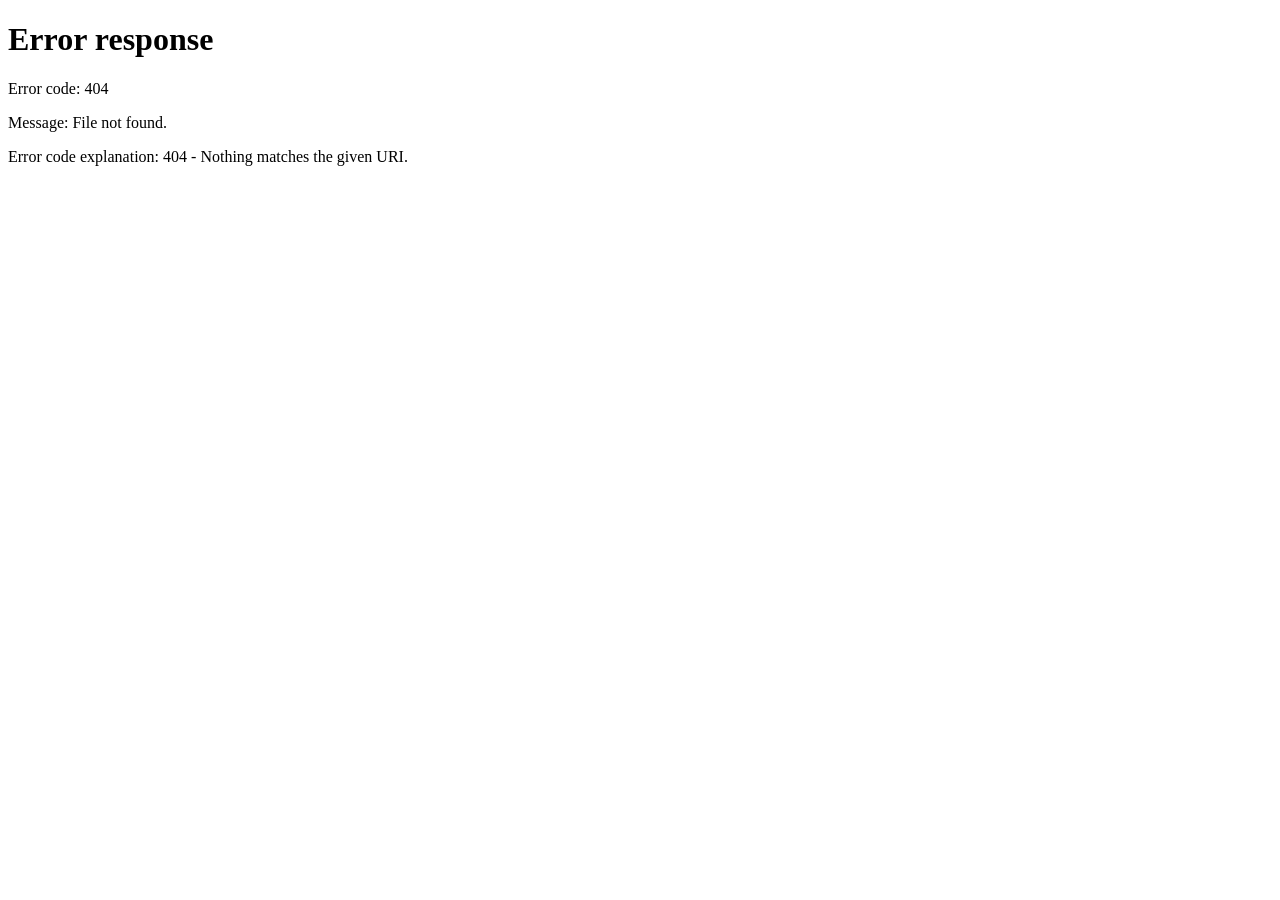
==== commit ce90a3b8: "done ready to merge with main application page" ====
--- a/application.html
+++ b/application.html
@@ -3,472 +3,680 @@
 <head>
     <meta charset="UTF-8">
     <meta name="viewport" content="width=device-width, initial-scale=1.0">
-    <title>Apply — KWARTA</title>
+    <title>KWARTA - Applicant Information</title>
+    
+    <link rel="icon" type="image/png" href="Assets/Logo.png">
+
     <link rel="preconnect" href="https://fonts.googleapis.com">
     <link rel="preconnect" href="https://fonts.gstatic.com" crossorigin>
-    <link href="https://fonts.googleapis.com/css2?family=Inter:wght@400;500;600;700&display=swap" rel="stylesheet">
+    <link href="https://fonts.googleapis.com/css2?family=Inter:wght@400;500;600;700&family=Poppins:wght@700&display=swap" rel="stylesheet">
+    
     <link rel="stylesheet" href="application.css">
 </head>
 <body>
 
-    <!-- ===================== NAV ===================== -->
-    <header class="site-header">
-        <nav class="site-nav">
-            <div class="nav-brand">
-                <!-- <img src="images/logo.png" alt=""> -->
-                <span>kwarta</span>
-            </div>
-            <ul class="nav-links">
-                <li><a href="#">Dashboard</a></li>
-                <li><a href="#">Apply</a></li>
-                <li class="has-dropdown">
-                    <a href="#">Services <svg class="nav-chevron" viewBox="0 0 24 24" fill="none" stroke="currentColor" stroke-width="2.5" stroke-linecap="round" stroke-linejoin="round"><polyline points="6 9 12 15 18 9"/></svg></a>
-                    <div class="dropdown">
-                        <a href="#">Requirements</a>
-                        <a href="#">FAQs</a>
-                        <a href="#">Contact</a>
-                    </div>
-                </li>
-                <li class="has-dropdown">
-                    <a href="#">Account <svg class="nav-chevron" viewBox="0 0 24 24" fill="none" stroke="currentColor" stroke-width="2.5" stroke-linecap="round" stroke-linejoin="round"><polyline points="6 9 12 15 18 9"/></svg></a>
-                    <div class="dropdown">
-                        <a href="#">Profile</a>
-                        <hr>
-                        <a href="#">Sign out</a>
-                    </div>
-                </li>
-            </ul>
-        </nav>
-    </header>
-
-    <!-- ===================== STATE RADIOS ===================== -->
-    <input type="radio" name="slider" id="card1" checked class="state-radio">
-    <input type="radio" name="slider" id="card2" class="state-radio">
-    <input type="radio" name="slider" id="card3" class="state-radio">
-    <input type="radio" name="slider" id="card4" class="state-radio">
-    <input type="radio" name="slider" id="card5" class="state-radio">
-
-    <!-- ===================== PROGRESS TRACK BAR ===================== -->
-    <div class="progress-wrapper">
-        <div class="progress-inner">
-            <div class="track-bar">
-                <div class="track-step step-1">
-                    <div class="track-dot">I</div>
-                    <span class="track-label">Applicant Info</span>
+    <div class="scroll-progress-container">
+        <div class="scroll-progress-bar" id="scrollBar"></div>
+    </div>
+
+    <div class="navbar-wrapper">
+        <header class="navbar">
+            <div class="logo-container">
+                <img src="Assets/Logo.png" alt="Kwarta Logo" class="logo-img">
+                kwarta
+            </div>
+            <nav>
+                <ul class="nav-menu">
+                    <li class="nav-item"><a href="#">Dashboard</a></li>
+                    <li class="nav-item" id="nav-apply"><a href="#">Apply</a></li>
+                    <li class="nav-item nav-has-dropdown">
+                        <span class="nav-trigger">
+                            Services
+                            <svg class="nav-chevron" viewBox="0 0 24 24" fill="none" stroke="currentColor" stroke-width="2.5" stroke-linecap="round" stroke-linejoin="round"><polyline points="6 9 12 15 18 9"/></svg>
+                        </span>
+                        <div class="nav-dropdown">
+                            <div class="nav-dropdown-card">
+                                <a href="#">Requirements</a>
+                                <a href="#">FAQs</a>
+                                <a href="#">Contact</a>
+                            </div>
+                        </div>
+                    </li>
+                    <li class="nav-item nav-has-dropdown">
+                        <span class="nav-trigger">
+                            Account
+                            <svg class="nav-chevron" viewBox="0 0 24 24" fill="none" stroke="currentColor" stroke-width="2.5" stroke-linecap="round" stroke-linejoin="round"><polyline points="6 9 12 15 18 9"/></svg>
+                        </span>
+                        <div class="nav-dropdown">
+                            <div class="nav-dropdown-card">
+                                <a href="#">Profile</a>
+                                <div class="nav-dropdown-sep"></div>
+                                <a href="#" class="nav-dropdown-danger" id="signOutBtn">Sign Out</a>
+                            </div>
+                        </div>
+                    </li>
+                </ul>
+            </nav>
+        </header>
+    </div>
+
+    <div class="main-wrapper">
+        <main class="main-container">
+            
+            <aside class="sidebar" id="main-sidebar">
+                <h2 class="sidebar-title">Application Steps</h2>
+                <nav class="steps-list" id="sidebar-nav">
+                    <div class="active-highlight" id="active-highlight"></div>
+                    <a href="#step-1" class="step-item active"><span class="step-badge">I</span>Applicant Information</a>
+                    <a href="#step-2" class="step-item"><span class="step-badge">II</span>Household Information</a>
+                    <a href="#step-3" class="step-item"><span class="step-badge">III</span>Economic Status</a>
+                    <a href="#step-4" class="step-item"><span class="step-badge">IV</span>Medical History</a>
+                    <a href="#step-5" class="step-item"><span class="step-badge">V</span>Document Submission</a>
+                    <a href="#step-6" class="step-item"><span class="step-badge">VI</span>Application Review</a>
+                    <a href="#step-7" class="step-item" style="pointer-events: none; opacity: 0.5;"><span class="step-badge">VII</span>Submission</a>
+                </nav>
+            </aside>
+
+            <div class="form-sections-wrapper">
+                
+                <section class="form-panel" id="step-1">
+                    <h1 class="form-title">I. Applicant Information</h1>
+                    <form onsubmit="return false;">
+                        
+                        <div class="form-section-label">Full Name</div>
+                        <div class="form-grid row-name">
+                            <div class="form-group"><label>First name <span>*</span></label><input type="text" placeholder="e.g. Juan"></div>
+                            <div class="form-group"><label>Middle name</label><input type="text" placeholder="e.g. Santos"></div>
+                            <div class="form-group"><label>Surname <span>*</span></label><input type="text" placeholder="e.g. Dela Cruz"></div>
+                            <div class="form-group"><label>Suffixes</label><input type="text" placeholder="e.g. Jr."></div>
+                        </div>
+
+                        <hr class="form-divider">
+
+                        <div class="form-section-label">Demographics</div>
+                        <div class="form-grid row-demographics">
+                            <div class="form-group"><label>Date of Birth <span>*</span></label><input type="date"></div>
+                            <div class="form-group"><label>Place of Birth <span>*</span></label><input type="text" placeholder="e.g. Manila City"></div>
+                            <div class="form-group">
+                                <label>Sex <span>*</span></label>
+                                <select><option value="" disabled selected>Select</option><option>Male</option><option>Female</option></select>
+                            </div>
+                            <div class="form-group">
+                                <label>Civil Status <span>*</span></label>
+                                <select><option value="" disabled selected>Select Status</option><option>Single</option><option>Married</option><option>Widowed</option><option>Separated</option></select>
+                            </div>
+                        </div>
+                        
+                        <div class="form-grid row-halves">
+                            <div class="form-group">
+                                <label>Solo Parent? <span>*</span></label>
+                                <div class="radio-group-inline">
+                                    <div class="radio-wrapper"><input type="radio" name="soloParent" id="solo-yes" value="Yes"><label for="solo-yes">Yes</label></div>
+                                    <div class="radio-wrapper"><input type="radio" name="soloParent" id="solo-no" value="No" checked><label for="solo-no">No</label></div>
+                                </div>
+                            </div>
+                        </div>
+
+                        <hr class="form-divider">
+
+                        <div class="form-section-label">Contact Information</div>
+                        <div class="form-grid row-contact">
+                            <div class="form-group"><label>Email <span>*</span></label><input type="email" placeholder="e.g. juansantosdelacruz@gmail.com"></div>
+                            <div class="form-group"><label>Contact Number <span>*</span></label><input type="text" placeholder="e.g. 09123456789"></div>
+                            <div class="form-group"><label>Landline number (optional)</label><input type="text" placeholder="e.g. 0281234567"></div>
+                        </div>
+
+                        <hr class="form-divider">
+
+                        <div class="form-section-label">Current Address</div>
+                        <div class="form-grid row-address">
+                            <div class="form-group"><label>House no. <span>*</span></label><input type="text" id="curr-house" placeholder="e.g. 123"></div>
+                            <div class="form-group"><label>Street/Purok/Sitio <span>*</span></label><input type="text" id="curr-street" placeholder="e.g. Banana Rd."></div>
+                            <div class="form-group"><label>Barangay <span>*</span></label><input type="text" id="curr-brgy" placeholder="e.g. Singkamas"></div>
+                        </div>
+                        <div class="form-grid row-thirds">
+                            <div class="form-group"><label>City/Municipality <span>*</span></label><input type="text" id="curr-city" placeholder="e.g. San Mateo"></div>
+                            <div class="form-group">
+                                <label>Province <span>*</span></label>
+                                <select id="curr-prov"><option value="" disabled selected>Select Province</option><option>Metro Manila</option><option>Rizal</option><option>Other</option></select>
+                            </div>
+                            <div class="form-group">
+                                <label>Region <span>*</span></label>
+                                <select id="curr-reg"><option value="" disabled selected>Select Region</option><option>NCR</option><option>CALABARZON</option><option>Other</option></select>
+                            </div>
+                        </div>
+
+                        <div class="form-section-label">Permanent Address</div>
+                        <div class="checkbox-wrapper" style="margin-top: -0.5rem; margin-bottom: 1.25rem;">
+                            <input type="checkbox" id="same-address" disabled>
+                            <label for="same-address">Same as current address</label>
+                        </div>
+                        
+                        <div id="permanent-address-section">
+                            <div class="form-grid row-address">
+                                <div class="form-group"><label>House no. <span>*</span></label><input type="text" id="perm-house" placeholder="e.g. 123"></div>
+                                <div class="form-group"><label>Street/Purok/Sitio <span>*</span></label><input type="text" id="perm-street" placeholder="e.g. Banana Rd."></div>
+                                <div class="form-group"><label>Barangay <span>*</span></label><input type="text" id="perm-brgy" placeholder="e.g. Singkamas"></div>
+                            </div>
+                            <div class="form-grid row-thirds">
+                                <div class="form-group"><label>City/Municipality <span>*</span></label><input type="text" id="perm-city" placeholder="e.g. San Mateo"></div>
+                                <div class="form-group">
+                                    <label>Province <span>*</span></label>
+                                    <select id="perm-prov"><option value="" disabled selected>Select Province</option><option>Metro Manila</option><option>Rizal</option><option>Other</option></select>
+                                </div>
+                                <div class="form-group">
+                                    <label>Region <span>*</span></label>
+                                    <select id="perm-reg"><option value="" disabled selected>Select Region</option><option>NCR</option><option>CALABARZON</option><option>Other</option></select>
+                                </div>
+                            </div>
+                        </div>
+
+                    </form>
+                </section>
+
+                <section class="form-panel" id="step-2">
+                    <h1 class="form-title">II. Household Information</h1>
+                    <form onsubmit="return false;">
+                        
+                        <div class="household-total">
+                            <div class="household-total-label">Total Household Members <small>(Including Applicant)</small></div>
+                            <div class="household-total-count" id="count-total">1</div>
+                        </div>
+                        <div class="household-stat-grid">
+                            <div class="household-stat-card"><div class="household-stat-card-label">Adults</div><div class="household-stat-card-num" id="count-adult">0</div></div>
+                            <div class="household-stat-card"><div class="household-stat-card-label">Children</div><div class="household-stat-card-num" id="count-child">0</div></div>
+                            <div class="household-stat-card"><div class="household-stat-card-label">Senior Citizens</div><div class="household-stat-card-num" id="count-senior">0</div></div>
+                            <div class="household-stat-card"><div class="household-stat-card-label">PWD Members</div><div class="household-stat-card-num" id="count-pwd">0</div></div>
+                        </div>
+
+                        <hr class="form-divider">
+
+                        <div class="repeater-section-header">
+                            <div class="form-section-label">Adult Members of the Household</div>
+                            <button type="button" class="btn-add-item" id="btn-add-adult">+ Add Adult</button>
+                        </div>
+                        <div id="container-adult"></div>
+
+                        <hr class="form-divider">
+
+                        <div class="repeater-section-header">
+                            <div class="form-section-label">Dependent Children in the Household</div>
+                            <button type="button" class="btn-add-item" id="btn-add-child">+ Add Child</button>
+                        </div>
+                        <div id="container-child"></div>
+
+                        <hr class="form-divider">
+
+                        <div class="repeater-section-header">
+                            <div class="form-section-label">Senior Citizens in the Household</div>
+                            <button type="button" class="btn-add-item" id="btn-add-senior">+ Add Senior Citizen</button>
+                        </div>
+                        <div id="container-senior"></div>
+
+                        <hr class="form-divider">
+
+                        <div class="repeater-section-header">
+                            <div class="form-section-label">PWD Members in the Household</div>
+                            <button type="button" class="btn-add-item" id="btn-add-pwd">+ Add PWD Member</button>
+                        </div>
+                        <div id="container-pwd"></div>
+
+                    </form>
+                </section>
+
+                <section class="form-panel" id="step-3">
+                    <h1 class="form-title">III. Economic Status</h1>
+                    <form onsubmit="return false;">
+                        <div class="form-section-label">Household Source of Income <span>*</span></div>
+                        <div class="checkbox-grid">
+                            <div class="checkbox-wrapper"><input type="checkbox" id="inc-1"><label for="inc-1">Employment (Private)</label></div>
+                            <div class="checkbox-wrapper"><input type="checkbox" id="inc-2"><label for="inc-2">Employment (Govt)</label></div>
+                            <div class="checkbox-wrapper"><input type="checkbox" id="inc-3"><label for="inc-3">Business / Self</label></div>
+                            <div class="checkbox-wrapper"><input type="checkbox" id="inc-4"><label for="inc-4">Freelance work</label></div>
+                            <div class="checkbox-wrapper"><input type="checkbox" id="inc-5"><label for="inc-5">Remittances</label></div>
+                            <div class="checkbox-wrapper"><input type="checkbox" id="inc-6"><label for="inc-6">Pension</label></div>
+                            <div class="checkbox-wrapper"><input type="checkbox" id="inc-7"><label for="inc-7">Govt benefits</label></div>
+                            <div class="checkbox-wrapper"><input type="checkbox" id="inc-8"><label for="inc-8">Rental income</label></div>
+                            <div class="checkbox-wrapper"><input type="checkbox" id="inc-9"><label for="inc-9">Farming/Fishing</label></div>
+                            <div class="checkbox-wrapper"><input type="checkbox" id="inc-10"><label for="inc-10">Commissions</label></div>
+                            <div class="checkbox-wrapper"><input type="checkbox" id="inc-11"><label for="inc-11">Financial support</label></div>
+                            <div class="checkbox-wrapper"><input type="checkbox" id="inc-12"><label for="inc-12">Scholarships</label></div>
+                            <div class="checkbox-wrapper"><input type="checkbox" id="inc-13"><label for="inc-13">Part-time jobs</label></div>
+                            <div class="checkbox-wrapper"><input type="checkbox" id="inc-14"><label for="inc-14">Online Selling</label></div>
+                        </div>
+
+                        <hr class="form-divider">
+
+                        <div class="form-grid row-halves">
+                            <div class="form-group">
+                                <label>Total Monthly Household Income <span>*</span></label>
+                                <input type="number" placeholder="e.g. 25000">
+                            </div>
+                        </div>
+
+                        <div class="form-section-label">Proof of Income / Financial Documents <span>*</span></div>
+                        <div class="form-grid row-halves">
+                            <div class="form-group">
+                                <label>Document Type</label>
+                                <select>
+                                    <option value="" disabled selected>Select Document Provided</option>
+                                    <option>Affidavit of No Income</option>
+                                    <option>Latest ITR</option>
+                                    <option>Certificate of Employment (COE)</option>
+                                    <option>Recent payslips (3-6 months)</option>
+                                    <option>Bank statements</option>
+                                </select>
+                            </div>
+                        </div>
+                    </form>
+                </section>
+
+                <section class="form-panel" id="step-4">
+                    <h1 class="form-title">IV. Medical History</h1>
+                    <form onsubmit="return false;">
+
+                        <div class="form-section-label" style="margin-top: 0;">A. Relative Medical History</div>
+                        <p style="color: var(--gray-dark); font-size: 0.875rem; margin-bottom: 1.25rem;">Among your relatives' medical history, have any of them had the following diseases? Select <strong>Yes</strong> and fill in the relationship if applicable.</p>
+
+                        <div class="med-rel-table">
+                            <div class="med-rel-header">
+                                <div>Disease</div>
+                                <div>Yes / No</div>
+                                <div>Relationship (if Yes)</div>
+                            </div>
+                            <!-- Row helper: data-rel-id links radio group to relationship input -->
+                            <div class="med-rel-row">
+                                <div class="med-rel-disease">Asthma</div>
+                                <div class="med-rel-radios">
+                                    <div class="radio-wrapper"><input type="radio" name="rel-asthma" value="yes" onchange="toggleRelInput(this)"><label>Yes</label></div>
+                                    <div class="radio-wrapper"><input type="radio" name="rel-asthma" value="no" checked onchange="toggleRelInput(this)"><label>No</label></div>
+                                </div>
+                                <div class="med-rel-rel"><input type="text" placeholder="e.g. Mother" disabled></div>
+                            </div>
+                            <div class="med-rel-row">
+                                <div class="med-rel-disease">Kidney Trouble</div>
+                                <div class="med-rel-radios">
+                                    <div class="radio-wrapper"><input type="radio" name="rel-kidney" value="yes" onchange="toggleRelInput(this)"><label>Yes</label></div>
+                                    <div class="radio-wrapper"><input type="radio" name="rel-kidney" value="no" checked onchange="toggleRelInput(this)"><label>No</label></div>
+                                </div>
+                                <div class="med-rel-rel"><input type="text" placeholder="e.g. Father" disabled></div>
+                            </div>
+                            <div class="med-rel-row">
+                                <div class="med-rel-disease">Cancer</div>
+                                <div class="med-rel-radios">
+                                    <div class="radio-wrapper"><input type="radio" name="rel-cancer" value="yes" onchange="toggleRelInput(this)"><label>Yes</label></div>
+                                    <div class="radio-wrapper"><input type="radio" name="rel-cancer" value="no" checked onchange="toggleRelInput(this)"><label>No</label></div>
+                                </div>
+                                <div class="med-rel-rel"><input type="text" placeholder="e.g. Uncle" disabled></div>
+                            </div>
+                            <div class="med-rel-row">
+                                <div class="med-rel-disease">Mental Disorder</div>
+                                <div class="med-rel-radios">
+                                    <div class="radio-wrapper"><input type="radio" name="rel-mental" value="yes" onchange="toggleRelInput(this)"><label>Yes</label></div>
+                                    <div class="radio-wrapper"><input type="radio" name="rel-mental" value="no" checked onchange="toggleRelInput(this)"><label>No</label></div>
+                                </div>
+                                <div class="med-rel-rel"><input type="text" placeholder="e.g. Sibling" disabled></div>
+                            </div>
+                            <div class="med-rel-row">
+                                <div class="med-rel-disease">Convulsion</div>
+                                <div class="med-rel-radios">
+                                    <div class="radio-wrapper"><input type="radio" name="rel-convulsion" value="yes" onchange="toggleRelInput(this)"><label>Yes</label></div>
+                                    <div class="radio-wrapper"><input type="radio" name="rel-convulsion" value="no" checked onchange="toggleRelInput(this)"><label>No</label></div>
+                                </div>
+                                <div class="med-rel-rel"><input type="text" placeholder="e.g. Grandmother" disabled></div>
+                            </div>
+                            <div class="med-rel-row">
+                                <div class="med-rel-disease">Rheumatism</div>
+                                <div class="med-rel-radios">
+                                    <div class="radio-wrapper"><input type="radio" name="rel-rheumatism" value="yes" onchange="toggleRelInput(this)"><label>Yes</label></div>
+                                    <div class="radio-wrapper"><input type="radio" name="rel-rheumatism" value="no" checked onchange="toggleRelInput(this)"><label>No</label></div>
+                                </div>
+                                <div class="med-rel-rel"><input type="text" placeholder="e.g. Aunt" disabled></div>
+                            </div>
+                            <div class="med-rel-row">
+                                <div class="med-rel-disease">Diabetes</div>
+                                <div class="med-rel-radios">
+                                    <div class="radio-wrapper"><input type="radio" name="rel-diabetes" value="yes" onchange="toggleRelInput(this)"><label>Yes</label></div>
+                                    <div class="radio-wrapper"><input type="radio" name="rel-diabetes" value="no" checked onchange="toggleRelInput(this)"><label>No</label></div>
+                                </div>
+                                <div class="med-rel-rel"><input type="text" placeholder="e.g. Parent" disabled></div>
+                            </div>
+                            <div class="med-rel-row">
+                                <div class="med-rel-disease">Skin Disorder</div>
+                                <div class="med-rel-radios">
+                                    <div class="radio-wrapper"><input type="radio" name="rel-skin" value="yes" onchange="toggleRelInput(this)"><label>Yes</label></div>
+                                    <div class="radio-wrapper"><input type="radio" name="rel-skin" value="no" checked onchange="toggleRelInput(this)"><label>No</label></div>
+                                </div>
+                                <div class="med-rel-rel"><input type="text" placeholder="e.g. Cousin" disabled></div>
+                            </div>
+                            <div class="med-rel-row">
+                                <div class="med-rel-disease">Digestive Problems</div>
+                                <div class="med-rel-radios">
+                                    <div class="radio-wrapper"><input type="radio" name="rel-digestive" value="yes" onchange="toggleRelInput(this)"><label>Yes</label></div>
+                                    <div class="radio-wrapper"><input type="radio" name="rel-digestive" value="no" checked onchange="toggleRelInput(this)"><label>No</label></div>
+                                </div>
+                                <div class="med-rel-rel"><input type="text" placeholder="e.g. Sibling" disabled></div>
+                            </div>
+                            <div class="med-rel-row">
+                                <div class="med-rel-disease">Bleeding Tendencies</div>
+                                <div class="med-rel-radios">
+                                    <div class="radio-wrapper"><input type="radio" name="rel-bleeding" value="yes" onchange="toggleRelInput(this)"><label>Yes</label></div>
+                                    <div class="radio-wrapper"><input type="radio" name="rel-bleeding" value="no" checked onchange="toggleRelInput(this)"><label>No</label></div>
+                                </div>
+                                <div class="med-rel-rel"><input type="text" placeholder="e.g. Uncle" disabled></div>
+                            </div>
+                            <div class="med-rel-row">
+                                <div class="med-rel-disease">Heart Problems</div>
+                                <div class="med-rel-radios">
+                                    <div class="radio-wrapper"><input type="radio" name="rel-heart" value="yes" onchange="toggleRelInput(this)"><label>Yes</label></div>
+                                    <div class="radio-wrapper"><input type="radio" name="rel-heart" value="no" checked onchange="toggleRelInput(this)"><label>No</label></div>
+                                </div>
+                                <div class="med-rel-rel"><input type="text" placeholder="e.g. Father" disabled></div>
+                            </div>
+                            <div class="med-rel-row">
+                                <div class="med-rel-disease">Stroke</div>
+                                <div class="med-rel-radios">
+                                    <div class="radio-wrapper"><input type="radio" name="rel-stroke" value="yes" onchange="toggleRelInput(this)"><label>Yes</label></div>
+                                    <div class="radio-wrapper"><input type="radio" name="rel-stroke" value="no" checked onchange="toggleRelInput(this)"><label>No</label></div>
+                                </div>
+                                <div class="med-rel-rel"><input type="text" placeholder="e.g. Grandfather" disabled></div>
+                            </div>
+                            <div class="med-rel-row">
+                                <div class="med-rel-disease">High Blood Pressure</div>
+                                <div class="med-rel-radios">
+                                    <div class="radio-wrapper"><input type="radio" name="rel-hbp" value="yes" onchange="toggleRelInput(this)"><label>Yes</label></div>
+                                    <div class="radio-wrapper"><input type="radio" name="rel-hbp" value="no" checked onchange="toggleRelInput(this)"><label>No</label></div>
+                                </div>
+                                <div class="med-rel-rel"><input type="text" placeholder="e.g. Mother" disabled></div>
+                            </div>
+                            <div class="med-rel-row">
+                                <div class="med-rel-disease">Tuberculosis</div>
+                                <div class="med-rel-radios">
+                                    <div class="radio-wrapper"><input type="radio" name="rel-tb" value="yes" onchange="toggleRelInput(this)"><label>Yes</label></div>
+                                    <div class="radio-wrapper"><input type="radio" name="rel-tb" value="no" checked onchange="toggleRelInput(this)"><label>No</label></div>
+                                </div>
+                                <div class="med-rel-rel"><input type="text" placeholder="e.g. Parent" disabled></div>
+                            </div>
+                            <div class="med-rel-row">
+                                <div class="med-rel-disease">Others</div>
+                                <div class="med-rel-radios">
+                                    <div class="radio-wrapper"><input type="radio" name="rel-others" value="yes" onchange="toggleRelInput(this)"><label>Yes</label></div>
+                                    <div class="radio-wrapper"><input type="radio" name="rel-others" value="no" checked onchange="toggleRelInput(this)"><label>No</label></div>
+                                </div>
+                                <div class="med-rel-rel"><input type="text" placeholder="e.g. Sibling" disabled></div>
+                            </div>
+                            <div class="med-specify-row">
+                                <input type="text" placeholder="If Others — please specify the disease">
+                            </div>
+                        </div>
+
+                        <hr class="form-divider">
+
+                        <div class="form-section-label">B. Personal Diagnosis History</div>
+                        <p style="color: var(--gray-dark); font-size: 0.875rem; margin-bottom: 1.25rem;">Have you ever been diagnosed with any of the following?</p>
+
+                        <div class="diag-checkbox-grid">
+                            <div class="diag-item"><input type="checkbox" id="diag-1"><label for="diag-1">Anemia</label></div>
+                            <div class="diag-item"><input type="checkbox" id="diag-2"><label for="diag-2">High Blood Pressure</label></div>
+                            <div class="diag-item"><input type="checkbox" id="diag-3"><label for="diag-3">Rheumatic Fever</label></div>
+                            <div class="diag-item"><input type="checkbox" id="diag-4"><label for="diag-4">Amoebiasis</label></div>
+                            <div class="diag-item"><input type="checkbox" id="diag-5"><label for="diag-5">Influenza</label></div>
+                            <div class="diag-item"><input type="checkbox" id="diag-6"><label for="diag-6">Skin Disease</label></div>
+                            <div class="diag-item"><input type="checkbox" id="diag-7"><label for="diag-7">Chicken Pox</label></div>
+                            <div class="diag-item"><input type="checkbox" id="diag-8"><label for="diag-8">Dysmenorrhea</label></div>
+                            <div class="diag-item"><input type="checkbox" id="diag-9"><label for="diag-9">Small Pox</label></div>
+                            <div class="diag-item"><input type="checkbox" id="diag-10"><label for="diag-10">Convulsions</label></div>
+                            <div class="diag-item"><input type="checkbox" id="diag-11"><label for="diag-11">Arthritis</label></div>
+                            <div class="diag-item"><input type="checkbox" id="diag-12"><label for="diag-12">Syphilis</label></div>
+                            <div class="diag-item"><input type="checkbox" id="diag-13"><label for="diag-13">Diabetes</label></div>
+                            <div class="diag-item"><input type="checkbox" id="diag-14"><label for="diag-14">Kidney Diseases</label></div>
+                            <div class="diag-item"><input type="checkbox" id="diag-15"><label for="diag-15">Thyroid Disorder</label></div>
+                            <div class="diag-item"><input type="checkbox" id="diag-16"><label for="diag-16">Diphtheria</label></div>
+                            <div class="diag-item"><input type="checkbox" id="diag-17"><label for="diag-17">Malaria</label></div>
+                            <div class="diag-item"><input type="checkbox" id="diag-18"><label for="diag-18">Tonsillitis</label></div>
+                            <div class="diag-item"><input type="checkbox" id="diag-19"><label for="diag-19">Ear Disorder / Defect</label></div>
+                            <div class="diag-item"><input type="checkbox" id="diag-20"><label for="diag-20">Measles</label></div>
+                            <div class="diag-item"><input type="checkbox" id="diag-21"><label for="diag-21">Tuberculosis</label></div>
+                            <div class="diag-item"><input type="checkbox" id="diag-22"><label for="diag-22">Eye Disorder / Defect</label></div>
+                            <div class="diag-item"><input type="checkbox" id="diag-23"><label for="diag-23">Mumps</label></div>
+                            <div class="diag-item"><input type="checkbox" id="diag-24"><label for="diag-24">Typhoid Fever</label></div>
+                            <div class="diag-item"><input type="checkbox" id="diag-25"><label for="diag-25">Gonorrhea</label></div>
+                            <div class="diag-item"><input type="checkbox" id="diag-26"><label for="diag-26">Mental Problems</label></div>
+                            <div class="diag-item"><input type="checkbox" id="diag-27"><label for="diag-27">Ulcer (Peptic/Gastric)</label></div>
+                            <div class="diag-item"><input type="checkbox" id="diag-28"><label for="diag-28">Heart Disease</label></div>
+                            <div class="diag-item"><input type="checkbox" id="diag-29"><label for="diag-29">Pleurisy</label></div>
+                            <div class="diag-item"><input type="checkbox" id="diag-30"><label for="diag-30">Skin Ulcers</label></div>
+                            <div class="diag-item"><input type="checkbox" id="diag-31"><label for="diag-31">Hepatitis</label></div>
+                            <div class="diag-item"><input type="checkbox" id="diag-32"><label for="diag-32">Pneumonia</label></div>
+                            <div class="diag-item"><input type="checkbox" id="diag-33"><label for="diag-33">Whooping Cough</label></div>
+                            <div class="diag-item"><input type="checkbox" id="diag-34"><label for="diag-34">Hernia</label></div>
+                            <div class="diag-item"><input type="checkbox" id="diag-35"><label for="diag-35">Poliomyelitis</label></div>
+                            <div class="diag-specify diag-item">
+                                <input type="checkbox" id="diag-36"><label for="diag-36">Others:</label>
+                                <input type="text" placeholder="Please specify">
+                            </div>
+                        </div>
+
+                    </form>
+                </section>
+
+                <section class="form-panel" id="step-5">
+                    <h1 class="form-title">V. Document Submission</h1>
+                    <p style="color: var(--gray-dark); font-size: 0.9375rem; line-height: 1.6; margin-bottom: 1.75rem;">
+                        Since documents cannot be uploaded directly here, please submit all required files through our Google Forms link below. Make sure to include your name and ID number so we can match your documents to your application.
+                    </p>
+
+                    <div class="doc-info-box">
+                        <div class="doc-info-box-icon">
+                            <svg width="20" height="20" viewBox="0 0 24 24" fill="none" stroke="currentColor" stroke-width="2" stroke-linecap="round" stroke-linejoin="round"><circle cx="12" cy="12" r="10"/><line x1="12" y1="8" x2="12" y2="12"/><line x1="12" y1="16" x2="12.01" y2="16"/></svg>
+                        </div>
+                        <div class="doc-info-box-body">
+                            <div class="doc-info-box-title">Your Application Reference</div>
+                            <div class="doc-info-box-text">
+                                In the Google Form, enter your <strong>Full Name</strong> and <strong>Valid ID Number</strong> (as provided in Step I) in the Application ID field. This is how we will match your documents to your application.
+                            </div>
+                        </div>
+                    </div>
+
+                    <div class="form-section-label" style="margin-top: 0;">Required Documents</div>
+                    <div class="doc-list">
+                        <div class="doc-list-item">
+                            <div class="doc-list-item-icon"><svg width="14" height="14" viewBox="0 0 24 24" fill="none" stroke="currentColor" stroke-width="2.5" stroke-linecap="round" stroke-linejoin="round"><rect x="2" y="7" width="20" height="14" rx="2"/><path d="M16 7V5a2 2 0 0 0-2-2h-4a2 2 0 0 0-2 2v2"/></svg></div>
+                            <div class="doc-list-item-body">Picture of Valid ID<small>Front and back of your ID</small></div>
+                        </div>
+                        <div class="doc-list-item">
+                            <div class="doc-list-item-icon"><svg width="14" height="14" viewBox="0 0 24 24" fill="none" stroke="currentColor" stroke-width="2.5" stroke-linecap="round" stroke-linejoin="round"><path d="M20 21v-2a4 4 0 0 0-4-4H8a4 4 0 0 0-4 4v2"/><circle cx="12" cy="7" r="4"/></svg></div>
+                            <div class="doc-list-item-body">Recent 2x2 Photo / Selfie<small>Clear, recent photo of the applicant</small></div>
+                        </div>
+                        <div class="doc-list-item">
+                            <div class="doc-list-item-icon"><svg width="14" height="14" viewBox="0 0 24 24" fill="none" stroke="currentColor" stroke-width="2.5" stroke-linecap="round" stroke-linejoin="round"><path d="M14 2H6a2 2 0 0 0-2 2v16a2 2 0 0 0 2 2h12a2 2 0 0 0 2-2V8z"/><polyline points="14 2 14 8 20 8"/></svg></div>
+                            <div class="doc-list-item-body">Barangay Certificate<small>Issued within the last 6 months</small></div>
+                        </div>
+                        <div class="doc-list-item">
+                            <div class="doc-list-item-icon"><svg width="14" height="14" viewBox="0 0 24 24" fill="none" stroke="currentColor" stroke-width="2.5" stroke-linecap="round" stroke-linejoin="round"><path d="M3 9l9-7 9 7v11a2 2 0 0 1-2 2H5a2 2 0 0 1-2-2z"/><polyline points="9 22 9 12 15 12 15 22"/></svg></div>
+                            <div class="doc-list-item-body">Proof of Residency<small>Utility bill, lease contract, etc.</small></div>
+                        </div>
+                        <div class="doc-list-item">
+                            <div class="doc-list-item-icon"><svg width="14" height="14" viewBox="0 0 24 24" fill="none" stroke="currentColor" stroke-width="2.5" stroke-linecap="round" stroke-linejoin="round"><line x1="12" y1="1" x2="12" y2="23"/><path d="M17 5H9.5a3.5 3.5 0 0 0 0 7h5a3.5 3.5 0 0 1 0 7H6"/></svg></div>
+                            <div class="doc-list-item-body">Proof of Income<small>ITR, payslips, COE, or Affidavit of No Income</small></div>
+                        </div>
+                        <div class="doc-list-item">
+                            <div class="doc-list-item-icon"><svg width="14" height="14" viewBox="0 0 24 24" fill="none" stroke="currentColor" stroke-width="2.5" stroke-linecap="round" stroke-linejoin="round"><path d="M14 2H6a2 2 0 0 0-2 2v16a2 2 0 0 0 2 2h12a2 2 0 0 0 2-2V8z"/><polyline points="14 2 14 8 20 8"/><line x1="16" y1="13" x2="8" y2="13"/><line x1="16" y1="17" x2="8" y2="17"/></svg></div>
+                            <div class="doc-list-item-body">Medical Diagnosis Documents<small>If applicable (from Step IV)</small></div>
+                        </div>
+                    </div>
+
+                    <!-- Conditional documents — shown by JS based on registration answers -->
+                    <div id="doc-conditional-section" style="display: none;">
+                        <div class="form-section-label">Additional Required Documents</div>
+                        <div class="doc-list" id="doc-conditional-list">
+                            <div class="doc-list-item doc-optional" id="doc-req-household" style="display: none;">
+                                <div class="doc-list-item-icon"><svg width="14" height="14" viewBox="0 0 24 24" fill="none" stroke="currentColor" stroke-width="2.5" stroke-linecap="round" stroke-linejoin="round"><path d="M17 21v-2a4 4 0 0 0-4-4H5a4 4 0 0 0-4 4v2"/><circle cx="9" cy="7" r="4"/><path d="M23 21v-2a4 4 0 0 0-3-3.87"/><path d="M16 3.13a4 4 0 0 1 0 7.75"/></svg></div>
+                                <div class="doc-list-item-body">Household Member IDs<small>Senior Citizen ID, PWD ID, and/or Enrollment Certificate — for members added in Step II</small></div>
+                            </div>
+                            <div class="doc-list-item doc-optional" id="doc-req-indigency" style="display: none;">
+                                <div class="doc-list-item-icon"><svg width="14" height="14" viewBox="0 0 24 24" fill="none" stroke="currentColor" stroke-width="2.5" stroke-linecap="round" stroke-linejoin="round"><path d="M14 2H6a2 2 0 0 0-2 2v16a2 2 0 0 0 2 2h12a2 2 0 0 0 2-2V8z"/><polyline points="14 2 14 8 20 8"/></svg></div>
+                                <div class="doc-list-item-body">Certificate of Indigency<small>Required because you indicated Solo Parent status in Step I</small></div>
+                            </div>
+                        </div>
+                    </div>
+
+                    <div class="btn-container" style="justify-content: center; flex-direction: column; align-items: center; gap: 0.5rem; margin-top: 2rem;">
+                        <a href="https://forms.google.com" target="_blank" class="gforms-btn">
+                            <svg width="18" height="18" viewBox="0 0 24 24" fill="none" stroke="currentColor" stroke-width="2" stroke-linecap="round" stroke-linejoin="round"><path d="M14 2H6a2 2 0 0 0-2 2v16a2 2 0 0 0 2 2h12a2 2 0 0 0 2-2V8z"/><polyline points="14 2 14 8 20 8"/><line x1="16" y1="13" x2="8" y2="13"/><line x1="16" y1="17" x2="8" y2="17"/><polyline points="10 9 9 9 8 9"/></svg>
+                            Open Document Submission Form
+                        </a>
+                        <p style="font-size: 0.8125rem; color: var(--gray-dark); text-align: center;">Opens in a new tab &nbsp;·&nbsp; Submit all documents in one go before continuing</p>
+                    </div>
+
+                    <div class="nested-form-block" style="margin-top: 1.25rem;">
+                        <div class="checkbox-wrapper">
+                            <input type="checkbox" id="doc-submitted">
+                            <label for="doc-submitted">I have submitted all required documents through the Google Form above.</label>
+                        </div>
+                    </div>
+                </section>
+
+                <section class="form-panel" id="step-6">
+                    <h1 class="form-title">VI. Application Review</h1>
+                    <p style="color: var(--gray-dark); font-size: 0.9375rem; line-height: 1.5; margin-bottom: 1.5rem;">
+                        Please ensure all the information provided in the previous sections is accurate and true. Falsifying documents or providing misleading information may result in the automatic rejection of your application.
+                    </p>
+                    
+                    <div class="form-section-label">Applicant Confirmation</div>
+                    <div class="nested-form-block">
+                        <div class="checkbox-wrapper" style="margin-bottom: 1rem;">
+                            <input type="checkbox" id="terms-cond">
+                            <label for="terms-cond"><strong>Terms and Conditions:</strong> I have read and agree to the Terms and Conditions of the program.</label>
+                        </div>
+                        <div class="checkbox-wrapper" style="margin-bottom: 1rem;">
+                            <input type="checkbox" id="data-consent">
+                            <label for="data-consent"><strong>Consent to Data Processing:</strong> I consent to the collection, use, and processing of my personal data under the Data Privacy Act.</label>
+                        </div>
+                        
+                        <hr class="form-divider" style="margin: 1rem 0;">
+
+                        <p style="font-size: 0.875rem; color: var(--text-dark); margin-bottom: 0.75rem;"><strong>Signature Declaration:</strong> I hereby declare that all information provided in this application is true, correct, and complete.</p>
+                        <div class="form-group">
+                            <label>Applicant's Printed Name <span>*</span></label>
+                            <input type="text" id="sig-name" placeholder="Type your full name as signature" autocomplete="name">
+                        </div>
+                    </div>
+
+                    <div class="btn-container">
+                        <button type="button" class="submit-btn" id="btn-unlock-step7">Proceed to Final Submission</button>
+                    </div>
+                </section>
+
+                <section class="form-panel hidden-step" id="step-7">
+                    <h1 class="form-title">VII. Application Submission</h1>
+                    
+                    <div class="warning-box">
+                        <svg width="20" height="20" viewBox="0 0 24 24" fill="none" stroke="currentColor" stroke-width="2" stroke-linecap="round" stroke-linejoin="round"><path d="M10.29 3.86L1.82 18a2 2 0 0 0 1.71 3h16.94a2 2 0 0 0 1.71-3L13.71 3.86a2 2 0 0 0-3.42 0z"></path><line x1="12" y1="9" x2="12" y2="13"></line><line x1="12" y1="17" x2="12.01" y2="17"></line></svg>
+                        Warning: Once you submit your application, you can no longer change, edit, or undo the information provided.
+                    </div>
+
+                    <p style="color: var(--gray-dark); font-size: 0.9375rem; margin-bottom: 2rem;">
+                        You are ready to submit your application. You will receive a confirmation email shortly after clicking the button below. Please verify everything before finalizing.
+                    </p>
+                    
+                    <div class="btn-container" style="justify-content: space-between; align-items: center;">
+                        <button type="button" class="btn-secondary" id="btn-go-back">Go Back</button>
+                        <button type="button" class="submit-btn" id="btn-final-submit">Submit Application</button>
+                    </div>
+                </section>
+
+            </div>
+        </main>
+    </div>
+
+    <template id="tmpl-adult">
+        <div class="nested-form-block">
+            <div class="nested-block-header"><span class="nested-block-title">Adult Member</span><button type="button" class="btn-remove-item">Remove Entry</button></div>
+            <div class="form-grid row-thirds">
+                <div class="form-group"><label>Name <span>*</span></label><input type="text" placeholder="Full Name"></div>
+                <div class="form-group"><label>Sex <span>*</span></label><select><option value="" disabled selected>Select</option><option>Male</option><option>Female</option></select></div>
+                <div class="form-group"><label>Relationship <span>*</span></label><input type="text" placeholder="e.g. Spouse"></div>
+            </div>
+            <div class="form-grid row-halves">
+                <div class="form-group"><label>Date of Birth <span>*</span></label><input type="date"></div>
+                <div class="form-group"><label>Place of Birth <span>*</span></label><input type="text" placeholder="City/Province"></div>
+            </div>
+            <div class="form-grid row-halves">
+                <div class="form-group"><label>Occupation <span>*</span></label><input type="text" placeholder="Job Title / Role"></div>
+                <div class="form-group"><label>Monthly Income <span>*</span></label><input type="number" placeholder="e.g. 15000"></div>
+            </div>
+            <hr class="form-divider" style="margin: 1rem 0;">
+            <div class="form-grid row-fourths">
+                <div class="form-group">
+                    <label>Valid ID Type <span>*</span></label>
+                    <select>
+                        <option value="" disabled selected>Select ID</option><option>Philsys</option><option>Philippine Passport</option><option>Driver's License</option><option>UMID</option><option>Postal ID</option><option>PhilHealth ID</option><option>Voters ID</option><option>Others</option>
+                    </select>
                 </div>
-                <div class="track-line line-1"></div>
-                <div class="track-step step-2">
-                    <div class="track-dot">II</div>
-                    <span class="track-label">Household</span>
-                </div>
-                <div class="track-line line-2"></div>
-                <div class="track-step step-3">
-                    <div class="track-dot">III</div>
-                    <span class="track-label">Economic Status</span>
-                </div>
-                <div class="track-line line-3"></div>
-                <div class="track-step step-4">
-                    <div class="track-dot">IV</div>
-                    <span class="track-label">Documents</span>
-                </div>
-                <div class="track-line line-4"></div>
-                <div class="track-step step-5">
-                    <div class="track-dot">V</div>
-                    <span class="track-label">Review & Submit</span>
-                </div>
+                <div class="form-group"><label>If Others (Please specify)</label><input type="text" placeholder="Specify ID type"></div>
+                <div class="form-group"><label>ID Number <span>*</span></label><input type="text" placeholder="ID Number"></div>
+                <div class="form-group"><label>Date of Issue</label><input type="date"></div>
             </div>
         </div>
-    </div>
-
-    <main class="page-main">
-
-        <!-- ===================== FORM CARDS ===================== -->
-        <div class="form-wrapper">
-
-            <!-- CARD 1: Applicant Information -->
-            <div class="card item-1">
-                <h2 class="card-title">I. Applicant Information</h2>
-
-                <div class="form-section-label">Full Name</div>
-                <div class="form-grid row-name">
-                    <div class="form-group">
-                        <label>First name <span class="req">*</span></label>
-                        <input type="text" placeholder="e.g. Juan">
-                    </div>
-                    <div class="form-group">
-                        <label>Middle name</label>
-                        <input type="text" placeholder="e.g. Santos">
-                    </div>
-                    <div class="form-group">
-                        <label>Surname <span class="req">*</span></label>
-                        <input type="text" placeholder="e.g. Dela Cruz">
-                    </div>
-                    <div class="form-group">
-                        <label>Suffix</label>
-                        <input type="text" placeholder="e.g. Jr.">
-                    </div>
-                </div>
-
-                <hr class="form-divider">
-
-                <div class="form-section-label">Demographics</div>
-                <div class="form-grid row-demographics">
-                    <div class="form-group">
-                        <label>Date of Birth <span class="req">*</span></label>
-                        <input type="date">
-                    </div>
-                    <div class="form-group">
-                        <label>Place of Birth <span class="req">*</span></label>
-                        <input type="text" placeholder="e.g. Manila City">
-                    </div>
-                    <div class="form-group">
-                        <label>Sex <span class="req">*</span></label>
-                        <select>
-                            <option value="" disabled selected>Select</option>
-                            <option>Male</option>
-                            <option>Female</option>
-                        </select>
-                    </div>
-                    <div class="form-group">
-                        <label>Civil Status <span class="req">*</span></label>
-                        <select>
-                            <option value="" disabled selected>Select Status</option>
-                            <option>Single</option>
-                            <option>Married</option>
-                            <option>Widowed</option>
-                            <option>Separated</option>
-                        </select>
-                    </div>
-                </div>
-
-                <div class="form-grid row-halves">
-                    <div class="form-group">
-                        <label>Solo Parent? <span class="req">*</span></label>
-                        <div class="radio-group-inline">
-                            <div class="radio-wrapper"><input type="radio" name="soloParent" id="solo-yes" value="Yes"><label for="solo-yes">Yes</label></div>
-                            <div class="radio-wrapper"><input type="radio" name="soloParent" id="solo-no" value="No" checked><label for="solo-no">No</label></div>
-                        </div>
-                    </div>
-                </div>
-
-                <hr class="form-divider">
-
-                <div class="form-section-label">Contact Information</div>
-                <div class="form-grid row-contact">
-                    <div class="form-group form-group--wide">
-                        <label>Email <span class="req">*</span></label>
-                        <input type="email" placeholder="e.g. juansantosdelacruz@gmail.com">
-                    </div>
-                    <div class="form-group">
-                        <label>Contact Number <span class="req">*</span></label>
-                        <input type="text" placeholder="e.g. 09123456789">
-                    </div>
-                    <div class="form-group">
-                        <label>Landline <span class="optional">(optional)</span></label>
-                        <input type="text" placeholder="e.g. 0281234567">
-                    </div>
-                </div>
-
-                <hr class="form-divider">
-
-                <div class="form-section-label">Current Address</div>
-                <div class="form-grid row-address">
-                    <div class="form-group form-group--sm">
-                        <label>House no. <span class="req">*</span></label>
-                        <input type="text" placeholder="e.g. 123">
-                    </div>
-                    <div class="form-group">
-                        <label>Street / Purok / Sitio <span class="req">*</span></label>
-                        <input type="text" placeholder="e.g. Banana Rd.">
-                    </div>
-                    <div class="form-group">
-                        <label>Barangay <span class="req">*</span></label>
-                        <input type="text" placeholder="e.g. Singkamas">
-                    </div>
-                </div>
-                <div class="form-grid row-thirds">
-                    <div class="form-group">
-                        <label>City / Municipality <span class="req">*</span></label>
-                        <input type="text" placeholder="e.g. San Mateo">
-                    </div>
-                    <div class="form-group">
-                        <label>Province <span class="req">*</span></label>
-                        <select>
-                            <option value="" disabled selected>Select Province</option>
-                            <option>Metro Manila</option>
-                            <option>Rizal</option>
-                            <option>Other</option>
-                        </select>
-                    </div>
-                    <div class="form-group">
-                        <label>Region <span class="req">*</span></label>
-                        <select>
-                            <option value="" disabled selected>Select Region</option>
-                            <option>NCR</option>
-                            <option>CALABARZON</option>
-                            <option>Other</option>
-                        </select>
-                    </div>
-                </div>
-
-                <div class="form-section-label" style="margin-top: 1.5rem;">Permanent Address</div>
-                <div class="checkbox-wrapper" style="margin-top: -0.25rem; margin-bottom: 1.25rem;">
-                    <input type="checkbox" id="same-address">
-                    <label for="same-address">Same as current address</label>
-                </div>
-                <div id="permanent-address-section">
-                    <div class="form-grid row-address">
-                        <div class="form-group form-group--sm">
-                            <label>House no. <span class="req">*</span></label>
-                            <input type="text" placeholder="e.g. 123">
-                        </div>
-                        <div class="form-group">
-                            <label>Street / Purok / Sitio <span class="req">*</span></label>
-                            <input type="text" placeholder="e.g. Banana Rd.">
-                        </div>
-                        <div class="form-group">
-                            <label>Barangay <span class="req">*</span></label>
-                            <input type="text" placeholder="e.g. Singkamas">
-                        </div>
-                    </div>
-                    <div class="form-grid row-thirds">
-                        <div class="form-group">
-                            <label>City / Municipality <span class="req">*</span></label>
-                            <input type="text" placeholder="e.g. San Mateo">
-                        </div>
-                        <div class="form-group">
-                            <label>Province <span class="req">*</span></label>
-                            <select>
-                                <option value="" disabled selected>Select Province</option>
-                                <option>Metro Manila</option>
-                                <option>Rizal</option>
-                                <option>Other</option>
-                            </select>
-                        </div>
-                        <div class="form-group">
-                            <label>Region <span class="req">*</span></label>
-                            <select>
-                                <option value="" disabled selected>Select Region</option>
-                                <option>NCR</option>
-                                <option>CALABARZON</option>
-                                <option>Other</option>
-                            </select>
-                        </div>
-                    </div>
-                </div>
-
-                <div class="btn-group">
-                    <span class="btn btn--disabled">← Previous</span>
-                    <label for="card2" class="btn btn--next">Next →</label>
-                </div>
-            </div>
-
-            <!-- CARD 2: Household Information -->
-            <div class="card item-2">
-                <h2 class="card-title">II. Household Information</h2>
-
-                <div class="household-total">
-                    <div class="household-total-label">Total Household Members <small>(Including Applicant)</small></div>
-                    <div class="household-total-count" id="count-total">1</div>
-                </div>
-                <div class="household-stat-grid">
-                    <div class="household-stat-card"><div class="household-stat-card-label">Adults</div><div class="household-stat-card-num" id="count-adult">0</div></div>
-                    <div class="household-stat-card"><div class="household-stat-card-label">Children</div><div class="household-stat-card-num" id="count-child">0</div></div>
-                    <div class="household-stat-card"><div class="household-stat-card-label">Senior Citizens</div><div class="household-stat-card-num" id="count-senior">0</div></div>
-                    <div class="household-stat-card"><div class="household-stat-card-label">PWD Members</div><div class="household-stat-card-num" id="count-pwd">0</div></div>
-                </div>
-
-                <hr class="form-divider">
-
-                <div class="repeater-section-header">
-                    <div class="form-section-label">Adult Members</div>
-                    <button type="button" class="btn-add-item" id="btn-add-adult">+ Add Adult</button>
-                </div>
-                <div id="container-adult"></div>
-
-                <hr class="form-divider">
-
-                <div class="repeater-section-header">
-                    <div class="form-section-label">Dependent Children</div>
-                    <button type="button" class="btn-add-item" id="btn-add-child">+ Add Child</button>
-                </div>
-                <div id="container-child"></div>
-
-                <hr class="form-divider">
-
-                <div class="repeater-section-header">
-                    <div class="form-section-label">Senior Citizens</div>
-                    <button type="button" class="btn-add-item" id="btn-add-senior">+ Add Senior Citizen</button>
-                </div>
-                <div id="container-senior"></div>
-
-                <hr class="form-divider">
-
-                <div class="repeater-section-header">
-                    <div class="form-section-label">PWD Members</div>
-                    <button type="button" class="btn-add-item" id="btn-add-pwd">+ Add PWD Member</button>
-                </div>
-                <div id="container-pwd"></div>
-
-                <div class="btn-group">
-                    <label for="card1" class="btn btn--prev">← Previous</label>
-                    <label for="card3" class="btn btn--next">Next →</label>
-                </div>
-            </div>
-
-            <!-- CARD 3: Economic Status -->
-            <div class="card item-3">
-                <h2 class="card-title">III. Economic Status</h2>
-
-                <div class="form-section-label">Household Source of Income <span class="req">*</span></div>
-                <div class="checkbox-grid">
-                    <div class="checkbox-wrapper"><input type="checkbox" id="inc-1"><label for="inc-1">Employment (Private)</label></div>
-                    <div class="checkbox-wrapper"><input type="checkbox" id="inc-2"><label for="inc-2">Employment (Govt)</label></div>
-                    <div class="checkbox-wrapper"><input type="checkbox" id="inc-3"><label for="inc-3">Business / Self-employed</label></div>
-                    <div class="checkbox-wrapper"><input type="checkbox" id="inc-4"><label for="inc-4">Freelance work</label></div>
-                    <div class="checkbox-wrapper"><input type="checkbox" id="inc-5"><label for="inc-5">Remittances</label></div>
-                    <div class="checkbox-wrapper"><input type="checkbox" id="inc-6"><label for="inc-6">Pension</label></div>
-                    <div class="checkbox-wrapper"><input type="checkbox" id="inc-7"><label for="inc-7">Govt benefits</label></div>
-                    <div class="checkbox-wrapper"><input type="checkbox" id="inc-8"><label for="inc-8">Rental income</label></div>
-                    <div class="checkbox-wrapper"><input type="checkbox" id="inc-9"><label for="inc-9">Farming / Fishing</label></div>
-                    <div class="checkbox-wrapper"><input type="checkbox" id="inc-10"><label for="inc-10">Commissions</label></div>
-                    <div class="checkbox-wrapper"><input type="checkbox" id="inc-11"><label for="inc-11">Financial support</label></div>
-                    <div class="checkbox-wrapper"><input type="checkbox" id="inc-12"><label for="inc-12">Scholarships</label></div>
-                    <div class="checkbox-wrapper"><input type="checkbox" id="inc-13"><label for="inc-13">Part-time jobs</label></div>
-                    <div class="checkbox-wrapper"><input type="checkbox" id="inc-14"><label for="inc-14">Online Selling</label></div>
-                </div>
-
-                <hr class="form-divider">
-
-                <div class="form-grid row-halves">
-                    <div class="form-group">
-                        <label>Total Monthly Household Income <span class="req">*</span></label>
-                        <input type="number" placeholder="e.g. 25000">
-                    </div>
-                </div>
-
-                <div class="form-section-label">Proof of Income / Financial Documents <span class="req">*</span></div>
-                <div class="form-grid row-halves">
-                    <div class="form-group">
-                        <label>Document Type</label>
-                        <select>
-                            <option value="" disabled selected>Select Document Provided</option>
-                            <option>Affidavit of No Income</option>
-                            <option>Latest ITR</option>
-                            <option>Certificate of Employment (COE)</option>
-                            <option>Recent payslips (3–6 months)</option>
-                            <option>Bank statements</option>
-                        </select>
-                    </div>
-                </div>
-
-                <div class="btn-group">
-                    <label for="card2" class="btn btn--prev">← Previous</label>
-                    <label for="card4" class="btn btn--next">Next →</label>
-                </div>
-            </div>
-
-            <!-- CARD 4: Document Submission -->
-            <div class="card item-4">
-                <h2 class="card-title">IV. Document Submission</h2>
-
-                <p class="card-intro">Since documents cannot be uploaded directly here, please submit all required files through our Google Forms link below. Include your name and ID number so we can match your documents to your application.</p>
-
-                <div class="doc-info-box">
-                    <div class="doc-info-box-icon">
-                        <svg width="20" height="20" viewBox="0 0 24 24" fill="none" stroke="currentColor" stroke-width="2" stroke-linecap="round" stroke-linejoin="round"><circle cx="12" cy="12" r="10"/><line x1="12" y1="8" x2="12" y2="12"/><line x1="12" y1="16" x2="12.01" y2="16"/></svg>
-                    </div>
-                    <div class="doc-info-box-body">
-                        <div class="doc-info-box-title">Your Application Reference</div>
-                        <div class="doc-info-box-text">In the Google Form, enter your <strong>Full Name</strong> and <strong>Valid ID Number</strong> (as provided in Step I) in the Application ID field.</div>
-                    </div>
-                </div>
-
-                <div class="form-section-label">Required Documents</div>
-                <div class="doc-list">
-                    <div class="doc-list-item">
-                        <div class="doc-list-item-icon"><svg width="14" height="14" viewBox="0 0 24 24" fill="none" stroke="currentColor" stroke-width="2.5" stroke-linecap="round" stroke-linejoin="round"><rect x="2" y="7" width="20" height="14" rx="2"/><path d="M16 7V5a2 2 0 0 0-2-2h-4a2 2 0 0 0-2 2v2"/></svg></div>
-                        <div class="doc-list-item-body">Picture of Valid ID<small>Front and back of your ID</small></div>
-                    </div>
-                    <div class="doc-list-item">
-                        <div class="doc-list-item-icon"><svg width="14" height="14" viewBox="0 0 24 24" fill="none" stroke="currentColor" stroke-width="2.5" stroke-linecap="round" stroke-linejoin="round"><path d="M20 21v-2a4 4 0 0 0-4-4H8a4 4 0 0 0-4 4v2"/><circle cx="12" cy="7" r="4"/></svg></div>
-                        <div class="doc-list-item-body">Recent 2×2 Photo / Selfie<small>Clear, recent photo of the applicant</small></div>
-                    </div>
-                    <div class="doc-list-item">
-                        <div class="doc-list-item-icon"><svg width="14" height="14" viewBox="0 0 24 24" fill="none" stroke="currentColor" stroke-width="2.5" stroke-linecap="round" stroke-linejoin="round"><path d="M14 2H6a2 2 0 0 0-2 2v16a2 2 0 0 0 2 2h12a2 2 0 0 0 2-2V8z"/><polyline points="14 2 14 8 20 8"/></svg></div>
-                        <div class="doc-list-item-body">Barangay Certificate<small>Issued within the last 6 months</small></div>
-                    </div>
-                    <div class="doc-list-item">
-                        <div class="doc-list-item-icon"><svg width="14" height="14" viewBox="0 0 24 24" fill="none" stroke="currentColor" stroke-width="2.5" stroke-linecap="round" stroke-linejoin="round"><path d="M3 9l9-7 9 7v11a2 2 0 0 1-2 2H5a2 2 0 0 1-2-2z"/><polyline points="9 22 9 12 15 12 15 22"/></svg></div>
-                        <div class="doc-list-item-body">Proof of Residency<small>Utility bill, lease contract, etc.</small></div>
-                    </div>
-                    <div class="doc-list-item">
-                        <div class="doc-list-item-icon"><svg width="14" height="14" viewBox="0 0 24 24" fill="none" stroke="currentColor" stroke-width="2.5" stroke-linecap="round" stroke-linejoin="round"><line x1="12" y1="1" x2="12" y2="23"/><path d="M17 5H9.5a3.5 3.5 0 0 0 0 7h5a3.5 3.5 0 0 1 0 7H6"/></svg></div>
-                        <div class="doc-list-item-body">Proof of Income<small>ITR, payslips, COE, or Affidavit of No Income</small></div>
-                    </div>
-                </div>
-
-                <div class="btn-container" style="justify-content: center; flex-direction: column; align-items: center; gap: 0.5rem; margin-top: 2rem;">
-                    <a href="https://forms.google.com" target="_blank" class="gforms-btn">
-                        <svg width="16" height="16" viewBox="0 0 24 24" fill="none" stroke="currentColor" stroke-width="2" stroke-linecap="round" stroke-linejoin="round"><path d="M14 2H6a2 2 0 0 0-2 2v16a2 2 0 0 0 2 2h12a2 2 0 0 0 2-2V8z"/><polyline points="14 2 14 8 20 8"/></svg>
-                        Open Document Submission Form
-                    </a>
-                    <p style="font-size: 0.8125rem; color: var(--gray); text-align: center;">Opens in a new tab · Submit all documents before continuing</p>
-                </div>
-
-                <div class="nested-form-block" style="margin-top: 1.25rem;">
-                    <div class="checkbox-wrapper">
-                        <input type="checkbox" id="doc-submitted">
-                        <label for="doc-submitted">I have submitted all required documents through the Google Form above.</label>
-                    </div>
-                </div>
-
-                <div class="btn-group">
-                    <label for="card3" class="btn btn--prev">← Previous</label>
-                    <label for="card5" class="btn btn--next">Next →</label>
-                </div>
-            </div>
-
-            <!-- CARD 5: Review & Submit -->
-            <div class="card item-5">
-                <h2 class="card-title">V. Review & Submit</h2>
-
-                <p class="card-intro">Please ensure all information provided in the previous sections is accurate and true. Falsifying documents or providing misleading information may result in automatic rejection of your application.</p>
-
-                <div class="form-section-label">Applicant Confirmation</div>
-                <div class="nested-form-block">
-                    <div class="checkbox-wrapper" style="margin-bottom: 1rem;">
-                        <input type="checkbox" id="terms-cond">
-                        <label for="terms-cond"><strong>Terms and Conditions:</strong> I have read and agree to the Terms and Conditions of the program.</label>
-                    </div>
-                    <div class="checkbox-wrapper" style="margin-bottom: 1rem;">
-                        <input type="checkbox" id="data-consent">
-                        <label for="data-consent"><strong>Consent to Data Processing:</strong> I consent to the collection, use, and processing of my personal data under the Data Privacy Act.</label>
-                    </div>
-
-                    <hr class="form-divider" style="margin: 1rem 0;">
-
-                    <p style="font-size: 0.875rem; color: var(--text); margin-bottom: 0.75rem;"><strong>Signature Declaration:</strong> I hereby declare that all information provided in this application is true, correct, and complete.</p>
-                    <div class="form-group">
-                        <label>Applicant's Printed Name <span class="req">*</span></label>
-                        <input type="text" id="sig-name" placeholder="Type your full name as signature" autocomplete="name">
-                    </div>
-                </div>
-
-                <div class="warning-box" style="margin-top: 1.5rem;">
-                    <svg width="18" height="18" viewBox="0 0 24 24" fill="none" stroke="currentColor" stroke-width="2" stroke-linecap="round" stroke-linejoin="round"><path d="M10.29 3.86L1.82 18a2 2 0 0 0 1.71 3h16.94a2 2 0 0 0 1.71-3L13.71 3.86a2 2 0 0 0-3.42 0z"/><line x1="12" y1="9" x2="12" y2="13"/><line x1="12" y1="17" x2="12.01" y2="17"/></svg>
-                    Once you submit your application, you can no longer change or edit the information provided.
-                </div>
-
-                <div class="btn-group">
-                    <label for="card4" class="btn btn--prev">← Previous</label>
-                    <button type="submit" class="btn btn--submit">Submit Application</button>
-                </div>
-            </div>
-
-        </div><!-- /form-wrapper -->
-    </main>
-    <script src="application.js"></script>
-
+    </template>
+
+    <template id="tmpl-child">
+        <div class="nested-form-block">
+            <div class="nested-block-header"><span class="nested-block-title">Dependent Child</span><button type="button" class="btn-remove-item">Remove Entry</button></div>
+            <div class="form-grid row-thirds">
+                <div class="form-group"><label>Name <span>*</span></label><input type="text" placeholder="Full Name"></div>
+                <div class="form-group"><label>Sex <span>*</span></label><select><option value="" disabled selected>Select</option><option>Male</option><option>Female</option></select></div>
+                <div class="form-group"><label>Relationship <span>*</span></label><input type="text" placeholder="e.g. Son"></div>
+            </div>
+            <div class="form-grid row-halves">
+                <div class="form-group"><label>Date of Birth <span>*</span></label><input type="date"></div>
+                <div class="form-group"><label>Place of Birth <span>*</span></label><input type="text" placeholder="City/Province"></div>
+            </div>
+            <hr class="form-divider" style="margin: 1rem 0;">
+            <div class="form-grid row-thirds">
+                <div class="form-group"><label>Attending School? <span>*</span></label><select><option value="" disabled selected>Select</option><option>Yes</option><option>No</option></select></div>
+                <div class="form-group" style="grid-column: span 2;"><label>Reason for not attending (If No)</label><input type="text" placeholder="Reason details..."></div>
+            </div>
+            <div class="form-grid row-thirds">
+                <div class="form-group"><label>Name of School</label><input type="text" placeholder="School Name"></div>
+                <div class="form-group"><label>Address of School</label><input type="text" placeholder="School Address"></div>
+                <div class="form-group"><label>Grade Level</label><input type="text" placeholder="e.g. Grade 5"></div>
+            </div>
+        </div>
+    </template>
+
+    <template id="tmpl-senior">
+        <div class="nested-form-block">
+            <div class="nested-block-header"><span class="nested-block-title">Senior Citizen</span><button type="button" class="btn-remove-item">Remove Entry</button></div>
+            <div class="form-grid row-thirds">
+                <div class="form-group"><label>Name <span>*</span></label><input type="text" placeholder="Full Name"></div>
+                <div class="form-group"><label>Sex <span>*</span></label><select><option value="" disabled selected>Select</option><option>Male</option><option>Female</option></select></div>
+                <div class="form-group"><label>Relationship <span>*</span></label><input type="text" placeholder="e.g. Grandmother"></div>
+            </div>
+            <div class="form-grid row-halves">
+                <div class="form-group"><label>Date of Birth <span>*</span></label><input type="date"></div>
+                <div class="form-group"><label>Place of Birth <span>*</span></label><input type="text" placeholder="City/Province"></div>
+            </div>
+        </div>
+    </template>
+
+    <template id="tmpl-pwd">
+        <div class="nested-form-block">
+            <div class="nested-block-header"><span class="nested-block-title">PWD Member</span><button type="button" class="btn-remove-item">Remove Entry</button></div>
+            <div class="form-grid row-thirds">
+                <div class="form-group"><label>Name <span>*</span></label><input type="text" placeholder="Full Name"></div>
+                <div class="form-group"><label>Sex <span>*</span></label><select><option value="" disabled selected>Select</option><option>Male</option><option>Female</option></select></div>
+                <div class="form-group"><label>Relationship <span>*</span></label><input type="text" placeholder="e.g. Uncle"></div>
+            </div>
+            <div class="form-grid row-halves">
+                <div class="form-group"><label>Date of Birth <span>*</span></label><input type="date"></div>
+                <div class="form-group"><label>Place of Birth <span>*</span></label><input type="text" placeholder="City/Province"></div>
+            </div>
+        </div>
+    </template>
+
+    <script src="application.js" defer>
+    </script>
 </body>
 </html>
--- a/application.css
+++ b/application.css
@@ -1,724 +1,994 @@
-/* =============================================
-   KWARTA — Application Form Stylesheet
-   ============================================= */
-
-/* ---------- Tokens ---------- */
 :root {
-    --navy:       #1a1f2e;
-    --navy-mid:   #2d3347;
-    --accent:     #2563eb;
-    --accent-hover: #1d4ed8;
-    --accent-light: #eff4ff;
-    --success:    #16a34a;
-    --warn-bg:    #fffbeb;
-    --warn-border:#fbbf24;
-    --warn-text:  #92400e;
-    --danger:     #dc2626;
-
-    --bg:         #eef0f5;
-    --surface:    #ffffff;
-    --border:     #e2e6ef;
-    --border-mid: #d1d5e0;
-
-    --text:       #111827;
-    --text-mid:   #374151;
-    --gray:       #6b7280;
-    --gray-light: #9ca3af;
-
-    --radius-sm:  6px;
-    --radius:     10px;
-    --radius-lg:  16px;
-    --radius-pill:999px;
-
-    --shadow-nav: 0 2px 16px rgba(0,0,0,.14);
-    --shadow-card:0 1px 4px rgba(0,0,0,.06), 0 4px 24px rgba(0,0,0,.07);
-
-    --font: 'Inter', system-ui, -apple-system, sans-serif;
-}
-
-/* ---------- Reset ---------- */
-*, *::before, *::after { box-sizing: border-box; margin: 0; padding: 0; }
-body {
-    font-family: var(--font);
-    background: var(--bg);
-    color: var(--text);
-    font-size: 15px;
-    line-height: 1.5;
-    min-height: 100vh;
-}
-a { text-decoration: none; color: inherit; }
-ul { list-style: none; }
-button { font-family: inherit; cursor: pointer; }
-input, select, textarea { font-family: inherit; font-size: inherit; }
-
-/* =============================================
-   NAV
-   ============================================= */
-.site-header {
-    position: fixed;
-    top: 0;
-    left: 0;
-    right: 0;
-    z-index: 100;
-    display: flex;
-    justify-content: center;
-    padding: 14px 24px;
-    background: var(--bg);
-}
-
-.site-nav {
-    display: flex;
-    align-items: center;
-    justify-content: space-between;
-    width: 100%;
-    max-width: 900px;
-    background: var(--navy);
-    border-radius: var(--radius-pill);
-    padding: 10px 10px 10px 22px;
-    box-shadow: var(--shadow-nav);
-}
-
-.nav-brand {
-    display: flex;
-    align-items: center;
-    gap: 9px;
-    color: #fff;
-    font-weight: 700;
-    font-size: 1.125rem;
-    letter-spacing: -0.02em;
-}
-.nav-brand svg { opacity: .9; }
-
-.nav-links {
-    display: flex;
-    align-items: center;
-    gap: 4px;
-}
-.nav-links > li { position: relative; }
-.nav-links > li > a {
-    display: flex;
-    align-items: center;
-    gap: 4px;
-    padding: 8px 14px;
-    border-radius: var(--radius-pill);
-    color: rgba(255,255,255,.82);
-    font-size: 0.875rem;
-    font-weight: 500;
-    transition: background .18s, color .18s;
-}
-.nav-links > li > a:hover { background: rgba(255,255,255,.1); color: #fff; }
-.nav-chevron { width: 13px; height: 13px; }
-
-/* Dropdown */
-.dropdown {
-    display: none;
-    position: absolute;
-    top: calc(100% + 8px);
-    right: 0;
-    background: var(--surface);
-    border: 1px solid var(--border);
-    border-radius: var(--radius);
-    padding: 6px;
-    min-width: 160px;
-    box-shadow: 0 8px 24px rgba(0,0,0,.12);
-}
-.dropdown a {
-    display: block;
-    padding: 8px 12px;
-    border-radius: var(--radius-sm);
-    color: var(--text-mid);
-    font-size: 0.875rem;
-    transition: background .15s;
-}
-.dropdown a:hover { background: var(--bg); }
-.dropdown hr { border: none; border-top: 1px solid var(--border); margin: 4px 0; }
-.has-dropdown:hover .dropdown { display: block; }
-
-/* =============================================
-   STATE RADIOS (hidden)
-   ============================================= */
-.state-radio { display: none; }
-
-/* =============================================
-   PAGE LAYOUT
-   ============================================= */
-.page-main {
-    /* display: flex; */
-    /* justify-content: center; */
-    /* align-items: center; */
-    transform: translateX(-5%);
-    margin-left: 160px;
-    padding: 100px 40px 64px;
-}
-
-/* =============================================
-   PROGRESS TRACK BAR
-   ============================================= */
-.progress-wrapper {
-    position: fixed;
-    /* position:absolute; */
-    transform:  translateY(50%) translateX(90%);
-    /* left: 0; */
-    width: auto;
-    z-index: 90;
-    background: var(--bg);
-    padding: 32px 0 32px 32px;
-    display: flex;
-    flex-direction: column;
-}
-
-.progress-inner {
-    display: flex;
-    flex-direction: column;
-    flex: 1;
-}
-
-.track-bar {
-    display: flex;
-    flex-direction: column;
-    align-items: flex-start;
-    gap: 0;
-}
-
-.track-step {
-    display: flex;
-    flex-direction: row;
-    align-items: center;
-    gap: 12px;
-    flex-shrink: 0;
-}
-
-.track-dot {
-    width: 36px;
-    height: 36px;
-    border-radius: 50%;
-    background: var(--surface);
-    border: 2px solid var(--border-mid);
-    color: var(--gray);
-    font-size: 0.7rem;
-    font-weight: 700;
-    display: flex;
-    align-items: center;
-    justify-content: center;
-    flex-shrink: 0;
-    transition: background .25s, border-color .25s, color .25s, box-shadow .25s;
-    letter-spacing: 0.01em;
-}
-
-.track-label {
-    font-size: 0.75rem;
-    font-weight: 500;
-    color: var(--gray-light);
-    white-space: normal;
-    transition: color .25s;
-    line-height: 1.3;
-    max-width: 90px;
-}
-
-.track-line {
-    width: 2px;
-    height: 28px;
-    background: var(--border-mid);
-    margin-left: 17px; /* centre under the dot (dot is 36px wide, so 36/2 - 1 = 17) */
-    flex-shrink: 0;
-    transition: background .25s;
-}
-
-/* ---------- Active state per card ---------- */
-
-/* Card 1 */
-#card1:checked ~ .progress-wrapper .step-1 .track-dot {
-    background: var(--navy); border-color: var(--navy); color: #fff;
-    box-shadow: 0 0 0 4px rgba(26,31,46,.12);
-}
-#card1:checked ~ .progress-wrapper .step-1 .track-label { color: var(--navy); font-weight: 600; }
-
-/* Card 2 */
-#card2:checked ~ .progress-wrapper .step-1 .track-dot,
-#card2:checked ~ .progress-wrapper .step-2 .track-dot {
-    background: var(--navy); border-color: var(--navy); color: #fff;
-}
-#card2:checked ~ .progress-wrapper .step-2 .track-dot {
-    box-shadow: 0 0 0 4px rgba(26,31,46,.12);
-}
-#card2:checked ~ .progress-wrapper .step-1 .track-label { color: var(--text-mid); }
-#card2:checked ~ .progress-wrapper .step-2 .track-label { color: var(--navy); font-weight: 600; }
-#card2:checked ~ .progress-wrapper .line-1 { background: var(--navy); }
-
-/* Card 3 */
-#card3:checked ~ .progress-wrapper .step-1 .track-dot,
-#card3:checked ~ .progress-wrapper .step-2 .track-dot,
-#card3:checked ~ .progress-wrapper .step-3 .track-dot {
-    background: var(--navy); border-color: var(--navy); color: #fff;
-}
-#card3:checked ~ .progress-wrapper .step-3 .track-dot {
-    box-shadow: 0 0 0 4px rgba(26,31,46,.12);
-}
-#card3:checked ~ .progress-wrapper .step-1 .track-label,
-#card3:checked ~ .progress-wrapper .step-2 .track-label { color: var(--text-mid); }
-#card3:checked ~ .progress-wrapper .step-3 .track-label { color: var(--navy); font-weight: 600; }
-#card3:checked ~ .progress-wrapper .line-1,
-#card3:checked ~ .progress-wrapper .line-2 { background: var(--navy); }
-
-/* Card 4 */
-#card4:checked ~ .progress-wrapper .step-1 .track-dot,
-#card4:checked ~ .progress-wrapper .step-2 .track-dot,
-#card4:checked ~ .progress-wrapper .step-3 .track-dot,
-#card4:checked ~ .progress-wrapper .step-4 .track-dot {
-    background: var(--navy); border-color: var(--navy); color: #fff;
-}
-#card4:checked ~ .progress-wrapper .step-4 .track-dot {
-    box-shadow: 0 0 0 4px rgba(26,31,46,.12);
-}
-#card4:checked ~ .progress-wrapper .step-1 .track-label,
-#card4:checked ~ .progress-wrapper .step-2 .track-label,
-#card4:checked ~ .progress-wrapper .step-3 .track-label { color: var(--text-mid); }
-#card4:checked ~ .progress-wrapper .step-4 .track-label { color: var(--navy); font-weight: 600; }
-#card4:checked ~ .progress-wrapper .line-1,
-#card4:checked ~ .progress-wrapper .line-2,
-#card4:checked ~ .progress-wrapper .line-3 { background: var(--navy); }
-
-/* Card 5 */
-#card5:checked ~ .progress-wrapper .step-1 .track-dot,
-#card5:checked ~ .progress-wrapper .step-2 .track-dot,
-#card5:checked ~ .progress-wrapper .step-3 .track-dot,
-#card5:checked ~ .progress-wrapper .step-4 .track-dot,
-#card5:checked ~ .progress-wrapper .step-5 .track-dot {
-    background: var(--navy); border-color: var(--navy); color: #fff;
-}
-#card5:checked ~ .progress-wrapper .step-5 .track-dot {
-    box-shadow: 0 0 0 4px rgba(26,31,46,.12);
-}
-#card5:checked ~ .progress-wrapper .step-1 .track-label,
-#card5:checked ~ .progress-wrapper .step-2 .track-label,
-#card5:checked ~ .progress-wrapper .step-3 .track-label,
-#card5:checked ~ .progress-wrapper .step-4 .track-label { color: var(--text-mid); }
-#card5:checked ~ .progress-wrapper .step-5 .track-label { color: var(--navy); font-weight: 600; }
-#card5:checked ~ .progress-wrapper .line-1,
-#card5:checked ~ .progress-wrapper .line-2,
-#card5:checked ~ .progress-wrapper .line-3,
-#card5:checked ~ .progress-wrapper .line-4 { background: var(--navy); }
-
-/* =============================================
-   FORM CARD
-   ============================================= */
-.form-wrapper {
-    position: relative;
-    max-width: 720px;
-    margin: 0 auto;
-}
-
-.card {
-    display: none;
-    background: var(--surface);
-    border-radius: var(--radius-lg);
-    padding: 36px 40px;
-    box-shadow: var(--shadow-card);
-    overflow: hidden;
-}
-
-/* Card visibility */
-#card1:checked ~ .page-main .form-wrapper .item-1 { display: block; }
-#card2:checked ~ .page-main .form-wrapper .item-2 { display: block; }
-#card3:checked ~ .page-main .form-wrapper .item-3 { display: block; }
-#card4:checked ~ .page-main .form-wrapper .item-4 { display: block; }
-#card5:checked ~ .page-main .form-wrapper .item-5 { display: block; }
-
-.card-title {
-    font-size: 1.375rem;
-    font-weight: 700;
-    color: var(--navy);
-    margin-bottom: 1.75rem;
-    letter-spacing: -0.02em;
-}
-
-.card-intro {
-    font-size: 0.9375rem;
-    color: var(--gray);
-    line-height: 1.65;
-    margin-bottom: 1.75rem;
-    margin-top: -0.75rem;
-}
-
-/* =============================================
-   FORM ELEMENTS
-   ============================================= */
-.form-section-label {
-    font-size: 0.75rem;
-    font-weight: 700;
-    letter-spacing: 0.07em;
-    text-transform: uppercase;
-    color: var(--gray);
-    margin-bottom: 0.875rem;
-    margin-top: 1.5rem;
-}
-.card-title + .form-section-label { margin-top: 0; }
-
-.form-divider {
-    border: none;
-    border-top: 1px solid var(--border);
-    margin: 1.75rem 0 1.5rem;
-}
-
-/* Grid layouts */
-.form-grid {
-    display: grid;
-    gap: 14px;
-    margin-bottom: 1rem;
-}
-.row-name          { grid-template-columns: 1fr 1fr; }
-.row-demographics  { grid-template-columns: repeat(4, 1fr); }
-.row-halves        { grid-template-columns: repeat(2, 1fr); }
-.row-thirds        { grid-template-columns: repeat(3, 1fr); }
-.row-contact       { grid-template-columns: 1.4fr 1fr 1fr; }
-.row-address       { grid-template-columns: 120px 1fr 1fr; }
-
-/* Form group */
-.form-group {
-    display: flex;
-    flex-direction: column;
-    gap: 5px;
-}
-.form-group label {
-    font-size: 0.8125rem;
-    font-weight: 500;
-    color: var(--text-mid);
-}
-.form-group input,
-.form-group select {
-    padding: 9px 12px;
-    border: 1.5px solid var(--border);
-    border-radius: var(--radius-sm);
-    background: var(--surface);
-    color: var(--text);
-    font-size: 0.9375rem;
-    transition: border-color .18s, box-shadow .18s;
-    outline: none;
-    appearance: none;
-    -webkit-appearance: none;
-}
-.form-group input::placeholder { color: var(--gray-light); }
-.form-group input:focus,
-.form-group select:focus {
-    border-color: var(--accent);
-    box-shadow: 0 0 0 3px rgba(37,99,235,.1);
-}
-.form-group select {
-    background-image: url("data:image/svg+xml,%3Csvg xmlns='http://www.w3.org/2000/svg' width='12' height='12' viewBox='0 0 24 24' fill='none' stroke='%236b7280' stroke-width='2.5'%3E%3Cpolyline points='6 9 12 15 18 9'/%3E%3C/svg%3E");
-    background-repeat: no-repeat;
-    background-position: right 12px center;
-    padding-right: 32px;
-}
-
-.req   { color: var(--danger); margin-left: 1px; }
-.optional { color: var(--gray-light); font-weight: 400; }
-
-/* Radio group */
-.radio-group-inline {
-    display: flex;
-    gap: 20px;
-    padding-top: 8px;
-}
-.radio-wrapper {
-    display: flex;
-    align-items: center;
-    gap: 7px;
-    font-size: 0.9rem;
-    cursor: pointer;
-}
-.radio-wrapper input[type="radio"] {
-    width: 17px;
-    height: 17px;
-    accent-color: var(--accent);
-    cursor: pointer;
-}
-
-/* Checkbox */
-.checkbox-wrapper {
-    display: flex;
-    align-items: flex-start;
-    gap: 9px;
-    font-size: 0.9rem;
-    color: var(--text-mid);
-    cursor: pointer;
-    line-height: 1.45;
-}
-.checkbox-wrapper input[type="checkbox"] {
-    width: 16px;
-    height: 16px;
-    accent-color: var(--accent);
-    cursor: pointer;
-    flex-shrink: 0;
-    margin-top: 2px;
-}
-.checkbox-wrapper label { cursor: pointer; }
-
-/* Checkbox grid */
-.checkbox-grid {
-    display: grid;
-    grid-template-columns: repeat(auto-fill, minmax(190px, 1fr));
-    gap: 10px;
-    margin-bottom: 1rem;
-}
-
-/* =============================================
-   HOUSEHOLD SECTION
-   ============================================= */
-.household-total {
-    display: flex;
-    align-items: center;
-    justify-content: space-between;
-    background: var(--accent-light);
-    border: 1.5px solid #bfdbfe;
-    border-radius: var(--radius);
-    padding: 14px 18px;
-    margin-bottom: 14px;
-}
-.household-total-label {
-    font-size: 0.9375rem;
-    font-weight: 600;
-    color: var(--accent);
-}
-.household-total-label small { font-weight: 400; color: #60a5fa; font-size: 0.8125rem; margin-left: 4px; }
-.household-total-count {
-    font-size: 1.625rem;
-    font-weight: 700;
-    color: var(--accent);
-}
-
-.household-stat-grid {
-    display: grid;
-    grid-template-columns: repeat(4, 1fr);
-    gap: 10px;
-    margin-bottom: 0.5rem;
-}
-.household-stat-card {
-    background: var(--bg);
-    border: 1.5px solid var(--border);
-    border-radius: var(--radius);
-    padding: 12px 14px;
-    display: flex;
-    flex-direction: column;
-    gap: 4px;
-}
-.household-stat-card-label { font-size: 0.75rem; color: var(--gray); font-weight: 500; }
-.household-stat-card-num   { font-size: 1.375rem; font-weight: 700; color: var(--navy); }
-
-.repeater-section-header {
-    display: flex;
-    align-items: center;
-    justify-content: space-between;
-    margin-bottom: 0.5rem;
-}
-.repeater-section-header .form-section-label { margin: 0; }
-
-.btn-add-item {
-    display: flex;
-    align-items: center;
-    gap: 5px;
-    background: none;
-    border: 1.5px solid var(--accent);
-    color: var(--accent);
-    padding: 6px 14px;
-    border-radius: var(--radius-sm);
-    font-size: 0.8125rem;
-    font-weight: 600;
-    transition: background .18s, color .18s;
-}
-.btn-add-item:hover { background: var(--accent); color: #fff; }
-
-/* =============================================
-   DOCUMENT LIST
-   ============================================= */
-.doc-info-box {
-    display: flex;
-    gap: 12px;
-    background: var(--accent-light);
-    border: 1.5px solid #bfdbfe;
-    border-radius: var(--radius);
-    padding: 14px 16px;
-    margin-bottom: 1.75rem;
-}
-.doc-info-box-icon { color: var(--accent); flex-shrink: 0; padding-top: 1px; }
-.doc-info-box-title { font-size: 0.875rem; font-weight: 700; color: var(--accent); margin-bottom: 3px; }
-.doc-info-box-text  { font-size: 0.875rem; color: var(--text-mid); line-height: 1.5; }
-
-.doc-list { display: flex; flex-direction: column; gap: 0; margin-bottom: 0.5rem; }
-.doc-list-item {
-    display: flex;
-    align-items: flex-start;
-    gap: 12px;
-    padding: 12px 0;
-    border-bottom: 1px solid var(--border);
-}
-.doc-list-item:last-child { border-bottom: none; }
-.doc-list-item-icon {
-    width: 30px;
-    height: 30px;
-    background: var(--bg);
-    border: 1.5px solid var(--border);
-    border-radius: var(--radius-sm);
-    display: flex;
-    align-items: center;
-    justify-content: center;
-    color: var(--gray);
-    flex-shrink: 0;
-}
-.doc-list-item-body {
-    display: flex;
-    flex-direction: column;
-    gap: 2px;
-    font-size: 0.9rem;
-    font-weight: 500;
-    color: var(--text-mid);
-}
-.doc-list-item-body small { font-size: 0.8rem; font-weight: 400; color: var(--gray); }
-
-.gforms-btn {
-    display: inline-flex;
-    align-items: center;
-    gap: 8px;
-    background: var(--accent);
-    color: #fff;
-    padding: 11px 24px;
-    border-radius: var(--radius-sm);
-    font-size: 0.9375rem;
-    font-weight: 600;
-    transition: background .18s;
-    text-decoration: none;
-}
-.gforms-btn:hover { background: var(--accent-hover); }
-
-.nested-form-block {
-    background: var(--bg);
-    border: 1.5px solid var(--border);
-    border-radius: var(--radius);
-    padding: 18px 20px;
-}
-
-/* =============================================
-   WARNING BOX
-   ============================================= */
-.warning-box {
-    display: flex;
-    align-items: flex-start;
-    gap: 10px;
-    background: var(--warn-bg);
-    border: 1.5px solid var(--warn-border);
-    border-radius: var(--radius);
-    color: var(--warn-text);
-    padding: 13px 16px;
-    font-size: 0.875rem;
-    font-weight: 500;
-    line-height: 1.5;
-}
-.warning-box svg { flex-shrink: 0; color: var(--warn-border); margin-top: 1px; }
-
-/* =============================================
-   BUTTONS
-   ============================================= */
-.btn-group {
-    display: flex;
-    justify-content: space-between;
-    align-items: center;
-    margin-top: 2rem;
-    padding-top: 1.5rem;
-    border-top: 1px solid var(--border);
-}
-
-.btn {
-    display: inline-flex;
-    align-items: center;
-    padding: 10px 22px;
-    border-radius: var(--radius-sm);
-    font-size: 0.9375rem;
-    font-weight: 600;
-    cursor: pointer;
-    border: none;
-    text-decoration: none;
-    transition: background .18s, color .18s, opacity .18s;
-    letter-spacing: 0.01em;
-}
-.btn--prev {
-    background: var(--bg);
-    color: var(--text-mid);
-    border: 1.5px solid var(--border-mid);
-}
-.btn--prev:hover { background: var(--border); }
-.btn--next {
-    background: var(--navy);
-    color: #fff;
-}
-.btn--next:hover { background: var(--navy-mid); }
-.btn--submit {
-    background: var(--success);
-    color: #fff;
-}
-.btn--submit:hover { opacity: .9; }
-.btn--disabled {
-    background: var(--bg);
-    color: var(--gray-light);
-    border: 1.5px solid var(--border);
-    cursor: not-allowed;
-    pointer-events: none;
-}
-
-/* =============================================
-   RESPONSIVE
-   ============================================= */
-@media (max-width: 860px) {
-    /* Collapse sidebar to compact icon-only strip */
-    .progress-wrapper {
-        width: 72px;
-        padding: 32px 0 32px 18px;
-    }
-    .track-label { display: none; }
-    .page-main   { margin-left: 72px; }
-}
-
-@media (max-width: 700px) {
-    .site-nav { padding: 10px 16px; border-radius: var(--radius-lg); }
-    .nav-links { gap: 0; }
-    .nav-links > li > a { padding: 8px 10px; font-size: 0.8125rem; }
-    .card { padding: 24px 20px; }
-    .card-title { font-size: 1.125rem; }
-    .row-name        { grid-template-columns: 1fr 1fr; }
-    .row-demographics { grid-template-columns: 1fr 1fr; }
-    .row-halves      { grid-template-columns: 1fr; }
-    .row-thirds      { grid-template-columns: 1fr 1fr; }
-    .row-contact     { grid-template-columns: 1fr; }
-    .row-address     { grid-template-columns: 80px 1fr; }
-    .household-stat-grid { grid-template-columns: 1fr 1fr; }
-    /* Sidebar becomes horizontal top bar */
-    .progress-wrapper {
-        position: fixed;
-        top: 60px; left: 0; right: 0; bottom: auto;
-        width: 100%;
-        padding: 10px 16px;
-        flex-direction: row;
-        box-shadow: 0 2px 8px rgba(0,0,0,.08);
-    }
-    .progress-inner { flex-direction: row; }
-    .track-bar {
-        flex-direction: row;
-        align-items: flex-start;
-        width: 100%;
-    }
-    .track-step { flex-direction: column; align-items: center; gap: 4px; }
-    .track-line {
-        width: auto; height: 2px;
-        flex: 1;
-        margin-left: 0;
-        margin-top: 18px;
-    }
-    .track-dot { width: 32px; height: 32px; font-size: 0.65rem; }
-    .page-main { margin-left: 0; padding-top: 130px; }
-}
-
-@media (max-width: 480px) {
-    .page-main { padding-left: 14px; padding-right: 14px; padding-bottom: 48px; }
-    .row-name { grid-template-columns: 1fr; }
-    .row-demographics { grid-template-columns: 1fr; }
-    .row-thirds { grid-template-columns: 1fr; }
-    .row-address { grid-template-columns: 1fr; }
-}+            --bg-main: #f1f5f9;        
+            --bg-navbar: #0f172a;      
+            --text-dark: #0f172a;      
+            --gray-dark: #64748b;      
+            --gray-light: #cbd5e1;
+            --gray-disabled: #e2e8f0;     
+            --required-color: #ef4444; 
+            --white: #ffffff;
+            --active-step-bg: #f8fafc; 
+            --accent: #2563eb;
+        }
+
+        * {
+            box-sizing: border-box;
+            margin: 0;
+            padding: 0;
+            font-family: 'Inter', sans-serif;
+        }
+
+        html {
+            scroll-behavior: smooth;
+        }
+
+        body {
+            background-color: var(--bg-main);
+            padding: 0 1.5rem 2.5rem 1.5rem;
+            display: flex;
+            flex-direction: column;
+            align-items: center;
+            min-height: 100vh;
+        }
+
+        /* --- SCROLL PROGRESS BAR --- */
+        .scroll-progress-container {
+            position: fixed;
+            top: 0;
+            left: 0;
+            width: 100%;
+            height: 0.375rem; 
+            background-color: transparent;
+            z-index: 9999;
+        }
+
+        .scroll-progress-bar {
+            height: 100%;
+            background-color: var(--text-dark);
+            width: 0%;
+            border-top-right-radius: 0.25rem;
+            border-bottom-right-radius: 0.25rem;
+            transition: width 0.1s ease-out;
+        }
+
+        /* --- LAYOUT WRAPPERS --- */
+        .navbar-wrapper {
+            width: 100%;
+            max-width: 68.75rem; 
+            margin-top: 2.5rem;
+            margin-bottom: 2rem;
+            position: sticky;
+            top: 1rem;
+            z-index: 100;
+        }
+
+        .main-wrapper {
+            width: 100%;
+            max-width: 87.5rem; 
+        }
+
+        /* --- NAVBAR STYLES --- */
+        .navbar {
+            background-color: var(--bg-navbar);
+            border-radius: 6.25rem;
+            padding: 1rem 2.5rem;
+            display: flex;
+            justify-content: space-between;
+            align-items: center;
+            box-shadow: 0 0.5rem 1rem rgba(0, 0, 0, 0.15);
+        }
+
+        .logo-container {
+            display: flex;
+            align-items: center;
+            gap: 0.75rem;
+            color: var(--white);
+            font-size: 1.5rem;
+            font-family: 'Poppins', sans-serif;
+            font-weight: 700;
+            text-transform: lowercase;
+        }
+
+        .logo-img {
+            height: 1.75rem;
+            width: auto;
+            display: block;
+        }
+
+        .nav-menu {
+            display: flex;
+            align-items: center;
+            gap: 0.125rem;
+            list-style: none;
+        }
+
+        /* Plain nav link */
+        .nav-item > a:not(.nav-trigger) {
+            display: block;
+            color: rgba(255,255,255,0.8);
+            text-decoration: none;
+            font-size: 0.9rem;
+            font-weight: 600;
+            padding: 0.5rem 0.875rem;
+            border-radius: 2rem;
+            transition: background 0.15s, color 0.15s;
+        }
+        .nav-item > a:not(.nav-trigger):hover {
+            background: rgba(255,255,255,0.09);
+            color: #fff;
+        }
+
+        /* Dropdown trigger */
+        .nav-trigger {
+            display: flex;
+            align-items: center;
+            gap: 0.3rem;
+            color: rgba(255,255,255,0.8);
+            font-size: 0.9rem;
+            font-weight: 600;
+            padding: 0.5rem 0.875rem;
+            border-radius: 2rem;
+            cursor: default;
+            user-select: none;
+            transition: background 0.15s, color 0.15s;
+        }
+        .nav-has-dropdown:hover > .nav-trigger {
+            background: rgba(255,255,255,0.09);
+            color: #fff;
+        }
+
+        /* Chevron */
+        .nav-chevron {
+            width: 0.75rem;
+            height: 0.75rem;
+            flex-shrink: 0;
+            opacity: 0.55;
+            transition: transform 0.2s ease, opacity 0.15s;
+        }
+        .nav-has-dropdown:hover > .nav-trigger .nav-chevron {
+            transform: rotate(180deg);
+            opacity: 1;
+        }
+
+        /* Dropdown — padding-top bridges the hover gap */
+        .nav-has-dropdown { position: relative; }
+
+        .nav-dropdown {
+            position: absolute;
+            top: 100%;
+            left: 50%;
+            transform: translateX(-50%);
+            padding-top: 0.5rem;
+            min-width: 11rem;
+            opacity: 0;
+            pointer-events: none;
+            transition: opacity 0.15s ease 0.07s;
+            z-index: 300;
+        }
+        .nav-has-dropdown:hover > .nav-dropdown {
+            opacity: 1;
+            pointer-events: auto;
+            transition: opacity 0.1s ease;
+        }
+
+        /* Card matches navbar bg exactly */
+        .nav-dropdown-card {
+            background: var(--bg-navbar);
+            border: 0.0625rem solid rgba(255,255,255,0.1);
+            border-radius: 0.75rem;
+            padding: 0.3rem;
+            box-shadow: 0 1rem 2rem rgba(0,0,0,0.5);
+        }
+        .nav-dropdown-card a {
+            display: block;
+            padding: 0.5625rem 0.875rem;
+            color: rgba(255,255,255,0.72);
+            text-decoration: none;
+            font-size: 0.875rem;
+            font-weight: 500;
+            border-radius: 0.5rem;
+            white-space: nowrap;
+            transition: background 0.12s, color 0.12s;
+        }
+        .nav-dropdown-card a:hover {
+            background: rgba(255,255,255,0.08);
+            color: #fff;
+        }
+        .nav-dropdown-sep {
+            height: 0.0625rem;
+            background: rgba(255,255,255,0.08);
+            margin: 0.25rem 0.5rem;
+        }
+        .nav-dropdown-danger { color: #fca5a5 !important; }
+        .nav-dropdown-danger:hover {
+            background: rgba(239,68,68,0.12) !important;
+            color: #f87171 !important;
+        }
+
+        /* --- MAIN CONTENT LAYOUT --- */
+        .main-container {
+            display: grid;
+            grid-template-columns: 20rem 1fr;
+            gap: 2rem;
+            align-items: start;
+        }
+
+        /* --- SIDEBAR STYLES --- */
+        .sidebar {
+            background-color: var(--white);
+            border-radius: 1rem;
+            padding: 1.5rem;
+            position: sticky;
+            top: 7rem;
+            align-self: start;
+            box-shadow: 0 0.5rem 1.5rem rgba(0, 0, 0, 0.08); 
+        }
+
+        .sidebar-title {
+            color: var(--text-dark);
+            font-size: 1.375rem;
+            font-weight: 700;
+            margin-bottom: 1.5rem;
+            letter-spacing: -0.015em;
+        }
+
+        .steps-list {
+            position: relative;
+            display: flex;
+            flex-direction: column;
+            gap: 0.25rem;
+        }
+
+        .active-highlight {
+            position: absolute;
+            top: 0;
+            left: 0;
+            width: 100%;
+            background-color: var(--active-step-bg);
+            border: 0.0625rem solid var(--gray-light);
+            border-radius: 0.625rem;
+            transition: transform 0.35s cubic-bezier(0.4, 0, 0.2, 1), height 0.35s cubic-bezier(0.4, 0, 0.2, 1);
+            z-index: 0;
+            pointer-events: none; 
+        }
+
+        .step-item {
+            position: relative;
+            z-index: 1; 
+            display: flex;
+            align-items: center;
+            gap: 0.875rem;
+            padding: 0.75rem 0.875rem;
+            border-radius: 0.625rem;
+            font-size: 0.875rem;
+            font-weight: 600;
+            color: var(--gray-dark);
+            text-decoration: none;
+            transition: color 0.2s ease-in-out;
+            border: 0.0625rem solid transparent; 
+        }
+
+        .step-item:hover:not(.active) {
+            color: var(--text-dark);
+        }
+
+        .step-badge {
+            display: inline-flex;
+            align-items: center;
+            justify-content: center;
+            width: 1.75rem;
+            height: 1.75rem;
+            background-color: var(--gray-light);
+            color: var(--text-dark);
+            border-radius: 0.375rem;
+            font-size: 0.75rem;
+            font-weight: 700;
+            flex-shrink: 0;
+            transition: all 0.2s ease-in-out;
+        }
+
+        .step-item.active {
+            color: var(--text-dark);
+        }
+
+        .step-item.active .step-badge {
+            background-color: var(--text-dark);
+            color: var(--white);
+        }
+
+        .step-item.locked {
+            opacity: 0.6;
+            cursor: not-allowed;
+        }
+
+        /* --- FORM PANEL STYLES --- */
+        .form-sections-wrapper {
+            display: flex;
+            flex-direction: column;
+            gap: 2rem;
+        }
+
+        .form-panel {
+            background-color: var(--white);
+            border-radius: 1rem;
+            padding: 2.5rem;
+            box-shadow: 0 0.5rem 1.5rem rgba(0, 0, 0, 0.08);
+            scroll-margin-top: 7rem; 
+        }
+
+        .form-panel-header {
+            display: flex;
+            justify-content: space-between;
+            align-items: flex-start;
+            margin-bottom: 2rem;
+            flex-wrap: wrap;
+            gap: 1rem;
+        }
+
+        .form-title {
+            color: var(--text-dark);
+            font-size: 1.5rem;
+            font-weight: 700;
+            letter-spacing: -0.03em;
+            margin-bottom: 1.5rem;
+        }
+
+        .app-number-display {
+            text-align: right;
+            background: #eff6ff;
+            border: 1px solid #bfdbfe;
+            padding: 0.5rem 1rem;
+            border-radius: 0.5rem;
+        }
+
+        .app-number-label {
+            font-size: 0.6875rem;
+            font-weight: 700;
+            color: #1e3a8a;
+            text-transform: uppercase;
+            letter-spacing: 0.05em;
+            margin-bottom: 0.125rem;
+            display: block;
+        }
+
+        .app-number-value {
+            font-size: 1.125rem;
+            font-weight: 800;
+            color: var(--accent);
+            letter-spacing: 0.05em;
+            font-family: monospace;
+        }
+
+        .form-divider {
+            border: none;
+            border-top: 0.0625rem solid var(--gray-light);
+            margin: 1.5rem 0 1.25rem 0;
+            width: 100%;
+        }
+
+        .form-section-label {
+            color: var(--text-dark);
+            font-size: 1.0625rem;
+            font-weight: 700;
+            margin-bottom: 1rem;
+            margin-top: 1.75rem;
+            display: flex;
+            align-items: center;
+            gap: 0.5rem;
+        }
+
+        .form-section-label:first-of-type {
+            margin-top: 0;
+        }
+
+        /* Form Grids */
+        .form-grid { display: grid; gap: 1.25rem 1rem; margin-bottom: 1.25rem; }
+        .row-name { grid-template-columns: 3fr 3fr 3fr 1.3fr; }
+        .row-demographics { grid-template-columns: 1.5fr 2fr 1.5fr 1.5fr; }
+        .row-contact { grid-template-columns: 2fr 1.5fr 1.5fr; }
+        .row-address { grid-template-columns: 1fr 2fr 1fr; }
+        .row-halves { grid-template-columns: 1fr 1fr; }
+        .row-thirds { grid-template-columns: 1fr 1fr 1fr; }
+        .row-fourths { grid-template-columns: 1fr 1fr 1fr 1fr; }
+        .row-full { grid-template-columns: 1fr; }
+
+        .checkbox-grid {
+            display: grid;
+            grid-template-columns: repeat(auto-fill, minmax(12rem, 1fr));
+            gap: 0.75rem;
+        }
+
+        .form-group {
+            display: flex;
+            flex-direction: column;
+            gap: 0.5rem;
+        }
+
+        .form-group label {
+            color: var(--text-dark);
+            font-size: 0.8125rem;
+            font-weight: 600;
+        }
+
+        .form-group label span {
+            color: var(--required-color);
+            margin-left: 0.1em;
+        }
+
+        .form-group input[type="text"], 
+        .form-group input[type="email"],
+        .form-group input[type="number"],
+        .form-group input[type="date"],
+        .form-group select,
+        .form-group textarea {
+            width: 100%;
+            padding: 0.8125rem 1rem;
+            border: 0.0625rem solid var(--gray-light);
+            border-radius: 0.625rem;
+            font-size: 0.875rem;
+            color: var(--text-dark);
+            outline: none;
+            background-color: var(--white);
+            transition: all 0.2s ease-in-out;
+            font-family: 'Inter', sans-serif;
+            appearance: none;
+        }
+
+        .form-group input[readonly],
+        .form-group input:disabled,
+        .form-group select:disabled {
+            background-color: var(--gray-disabled);
+            color: #475569;
+            border-color: var(--gray-light);
+            cursor: not-allowed;
+        }
+
+        .form-group select {
+            background-image: url("data:image/svg+xml,%3Csvg width='12' height='12' viewBox='0 0 24 24' fill='none' stroke='%2364748b' stroke-width='2' stroke-linecap='round' stroke-linejoin='round'%3E%3Cpath d='M6 9l6 6 6-6'/%3E%3C/svg%3E");
+            background-repeat: no-repeat;
+            background-position: right 1rem center;
+            padding-right: 2.5rem;
+        }
+
+        .form-group textarea { resize: vertical; min-height: 6rem; }
+
+        .form-group input:focus:not([readonly]):not(:disabled),
+        .form-group select:focus:not(:disabled),
+        .form-group textarea:focus {
+            border-color: var(--text-dark);
+            box-shadow: 0 0 0 0.25rem rgba(15, 23, 42, 0.08);
+            background-color: #fbfcfe;
+        }
+
+        .form-group input::placeholder,
+        .form-group textarea::placeholder {
+            color: var(--gray-dark);
+            font-weight: 400;
+        }
+
+        /* File Upload Button */
+        .file-upload-wrapper {
+            position: relative;
+            overflow: hidden;
+            display: inline-block;
+            width: 100%;
+        }
+        .file-upload-wrapper input[type="file"] {
+            position: absolute;
+            left: 0;
+            top: 0;
+            opacity: 0;
+            cursor: pointer;
+            height: 100%;
+            width: 100%;
+        }
+        .file-upload-btn {
+            display: flex;
+            align-items: center;
+            justify-content: center;
+            gap: 0.5rem;
+            width: 100%;
+            padding: 0.8125rem 1rem;
+            background-color: var(--bg-main);
+            border: 0.0625rem dashed var(--gray-dark);
+            border-radius: 0.625rem;
+            color: var(--text-dark);
+            font-size: 0.875rem;
+            font-weight: 500;
+            text-align: center;
+            transition: all 0.2s ease;
+        }
+        .file-upload-wrapper:hover .file-upload-btn {
+            background-color: var(--gray-light);
+            border-style: solid;
+        }
+
+        .uploaded-file-container {
+            display: flex;
+            align-items: center;
+            justify-content: space-between;
+            padding: 0.75rem 1rem;
+            background-color: #f8fafc;
+            border: 0.0625rem solid var(--gray-light);
+            border-radius: 0.625rem;
+            font-size: 0.875rem;
+            color: var(--text-dark);
+            margin-top: 0.5rem;
+        }
+
+        .remove-file-btn {
+            background: none;
+            border: none;
+            color: var(--required-color);
+            font-weight: 700;
+            cursor: pointer;
+            font-size: 1rem;
+            padding: 0 0.25rem;
+        }
+
+        /* Checkbox & Radio Styles */
+        .checkbox-wrapper, .radio-wrapper {
+            display: flex;
+            align-items: center;
+            gap: 0.5rem;
+        }
+
+        .checkbox-wrapper input[type="checkbox"],
+        .radio-wrapper input[type="radio"] {
+            width: 1.125rem;
+            height: 1.125rem;
+            cursor: pointer;
+            accent-color: var(--text-dark);
+        }
+
+        .checkbox-wrapper input[type="checkbox"]:disabled {
+            cursor: not-allowed;
+            opacity: 0.6;
+        }
+
+        .checkbox-wrapper label,
+        .radio-wrapper label {
+            font-size: 0.875rem;
+            font-weight: 500;
+            color: var(--text-dark);
+            cursor: pointer;
+        }
+
+        .checkbox-wrapper input[type="checkbox"]:disabled + label {
+            cursor: not-allowed;
+            color: var(--gray-dark);
+        }
+
+        .radio-group-inline { display: flex; gap: 1.5rem; align-items: center; height: 100%; }
+
+        /* Dynamic Nested Blocks */
+        .nested-form-block {
+            background-color: var(--active-step-bg);
+            border: 0.0625rem solid var(--gray-light);
+            border-radius: 0.75rem;
+            padding: 1.25rem;
+            margin-bottom: 1.5rem;
+            position: relative;
+        }
+
+        .nested-block-header {
+            display: flex;
+            justify-content: space-between;
+            align-items: center;
+            margin-bottom: 1rem;
+            padding-bottom: 0.5rem;
+            border-bottom: 0.0625rem solid var(--gray-light);
+        }
+
+        .nested-block-title {
+            font-size: 0.8125rem;
+            font-weight: 700;
+            color: var(--text-dark);
+            text-transform: uppercase;
+            letter-spacing: 0.05em;
+        }
+
+        .btn-remove-item {
+            background: none;
+            border: none;
+            color: var(--required-color);
+            font-size: 0.8125rem;
+            font-weight: 600;
+            cursor: pointer;
+            padding: 0;
+            transition: opacity 0.2s;
+        }
+
+        .btn-remove-item:hover { text-decoration: underline; opacity: 0.8; }
+
+        .repeater-section-header {
+            display: flex;
+            justify-content: space-between;
+            align-items: center;
+            margin-top: 2rem;
+            margin-bottom: 1.25rem;
+        }
+        .repeater-section-header .form-section-label { margin-top: 0; margin-bottom: 0; }
+
+        .btn-add-item {
+            background-color: transparent;
+            color: var(--text-dark);
+            border: 0.0625rem solid var(--text-dark);
+            border-radius: 2rem;
+            padding: 0.4rem 1.25rem;
+            font-size: 0.8125rem;
+            font-weight: 600;
+            cursor: pointer;
+            transition: all 0.2s ease-in-out;
+        }
+        .btn-add-item:hover { background-color: var(--text-dark); color: var(--white); }
+
+        .nested-form-block .form-group label { font-size: 0.75rem; }
+        .nested-form-block .form-group input,
+        .nested-form-block .form-group select {
+            padding: 0.625rem 0.875rem;
+            font-size: 0.8125rem;
+            border-radius: 0.5rem;
+        }
+        .nested-form-block .form-group select { background-position: right 0.75rem center; padding-right: 2rem; }
+        .nested-form-block .file-upload-btn { padding: 0.625rem 0.875rem; font-size: 0.8125rem; border-radius: 0.5rem; }
+
+        /* Hidden Step Class for Pagination Flow */
+        .hidden-step {
+            display: none !important;
+        }
+
+        /* --- BUTTON STYLES --- */
+        .btn-container {
+            display: flex;
+            justify-content: flex-end;
+            margin-top: 0.5rem;
+        }
+
+        .submit-btn {
+            background-color: var(--bg-navbar);
+            color: var(--white);
+            border: none;
+            border-radius: 2rem;
+            padding: 1rem 3rem;
+            font-size: 1rem;
+            font-weight: 600;
+            cursor: pointer;
+            transition: all 0.2s ease-in-out;
+        }
+
+        .submit-btn:hover {
+            opacity: 0.9;
+            transform: translateY(-0.0625rem);
+            box-shadow: 0 0.25rem 0.75rem rgba(15, 23, 42, 0.15);
+        }
+        
+        .submit-btn:active { transform: translateY(0); }
+
+        .btn-secondary {
+            background-color: transparent;
+            color: var(--text-dark);
+            border: 0.0625rem solid var(--gray-dark);
+            border-radius: 2rem;
+            padding: 1rem 2rem;
+            font-size: 1rem;
+            font-weight: 600;
+            cursor: pointer;
+            transition: all 0.2s ease;
+        }
+
+        .btn-secondary:hover {
+            background-color: var(--gray-disabled);
+        }
+
+        .warning-box {
+            background-color: #fef2f2;
+            border: 1px solid #fecaca;
+            color: #b91c1c;
+            padding: 1rem;
+            border-radius: 0.5rem;
+            font-size: 0.875rem;
+            font-weight: 500;
+            display: flex;
+            align-items: center;
+            gap: 0.75rem;
+            margin-bottom: 1.5rem;
+        }
+
+        /* Locked Step */
+        .locked-step {
+            opacity: 0.45;
+            pointer-events: none;
+            user-select: none;
+            position: relative;
+        }
+        .locked-step::after {
+            content: '';
+            position: absolute;
+            inset: 0;
+            border-radius: 1rem;
+            z-index: 5;
+        }
+
+        /* Readonly Number */
+        input[type="number"][readonly]::-webkit-outer-spin-button,
+        input[type="number"][readonly]::-webkit-inner-spin-button { -webkit-appearance: none; margin: 0; }
+
+        .household-total {
+            background: var(--active-step-bg);
+            border: 0.0625rem solid var(--gray-light);
+            border-radius: 0.75rem;
+            padding: 1.25rem 1.5rem;
+            display: flex;
+            align-items: center;
+            justify-content: space-between;
+            margin-bottom: 1rem;
+        }
+        .household-total-label {
+            font-size: 0.9375rem;
+            font-weight: 600;
+            color: var(--text-dark);
+        }
+        .household-total-label small {
+            font-weight: 400;
+            color: var(--gray-dark);
+            margin-left: 0.25rem;
+        }
+        .household-total-count {
+            font-size: 2.25rem;
+            font-weight: 800;
+            color: var(--text-dark);
+            line-height: 1;
+        }
+        .household-stat-grid {
+            display: grid;
+            grid-template-columns: repeat(4, 1fr);
+            gap: 0.75rem;
+            margin-bottom: 1.25rem;
+        }
+        .household-stat-card {
+            background: var(--bg-main);
+            border: 0.0625rem solid var(--gray-light);
+            border-radius: 0.625rem;
+            padding: 0.875rem 1rem;
+            text-align: center;
+        }
+        .household-stat-card-label {
+            font-size: 0.75rem;
+            font-weight: 600;
+            color: var(--gray-dark);
+            text-transform: uppercase;
+            letter-spacing: 0.04em;
+            margin-bottom: 0.375rem;
+        }
+        .household-stat-card-num {
+            font-size: 1.625rem;
+            font-weight: 800;
+            color: var(--text-dark);
+            line-height: 1;
+        }
+
+        /* Medical History Table */
+        .med-rel-table {
+            border: 0.0625rem solid var(--gray-light);
+            border-radius: 0.75rem;
+            overflow: hidden;
+            margin-bottom: 1.5rem;
+        }
+        .med-rel-header {
+            display: grid;
+            grid-template-columns: 2fr 1fr 2fr;
+            gap: 0;
+            background: var(--bg-main);
+            border-bottom: 0.0625rem solid var(--gray-light);
+            padding: 0.625rem 1rem;
+        }
+        .med-rel-header div {
+            font-size: 0.75rem;
+            font-weight: 700;
+            color: var(--gray-dark);
+            text-transform: uppercase;
+            letter-spacing: 0.05em;
+        }
+        .med-rel-row {
+            display: grid;
+            grid-template-columns: 2fr 1fr 2fr;
+            gap: 0;
+            padding: 0.625rem 1rem;
+            align-items: center;
+            border-bottom: 0.0625rem solid var(--gray-light);
+            transition: background 0.15s;
+        }
+        .med-rel-row:last-child { border-bottom: none; }
+        .med-rel-row:nth-child(even) { background: var(--active-step-bg); }
+        .med-rel-row:hover { background: #f0f4f8; }
+        .med-rel-disease { font-size: 0.875rem; font-weight: 500; color: var(--text-dark); }
+        .med-rel-radios { display: flex; gap: 1rem; align-items: center; }
+        .med-rel-rel input[type="text"] {
+            width: 100%;
+            padding: 0.375rem 0.625rem;
+            border: 0.0625rem solid var(--gray-light);
+            border-radius: 0.375rem;
+            font-size: 0.8125rem;
+            color: var(--text-dark);
+            background: var(--white);
+            font-family: 'Inter', sans-serif;
+            outline: none;
+            transition: all 0.15s;
+        }
+        .med-rel-rel input[type="text"]:disabled {
+            background: transparent;
+            border-color: transparent;
+            color: var(--gray-dark);
+            cursor: default;
+        }
+        .med-rel-rel input[type="text"]:focus { border-color: var(--text-dark); }
+        .med-specify-row { padding: 0.625rem 1rem; }
+        .med-specify-row input[type="text"] {
+            width: 100%;
+            padding: 0.5rem 0.75rem;
+            border: 0.0625rem solid var(--gray-light);
+            border-radius: 0.5rem;
+            font-size: 0.875rem;
+            font-family: 'Inter', sans-serif;
+            outline: none;
+            transition: border-color 0.15s;
+        }
+        .med-specify-row input[type="text"]:focus { border-color: var(--text-dark); }
+
+        /* Personal diagnosis checkbox grid */
+        .diag-checkbox-grid {
+            display: grid;
+            grid-template-columns: repeat(auto-fill, minmax(13rem, 1fr));
+            gap: 0;
+            border: 0.0625rem solid var(--gray-light);
+            border-radius: 0.75rem;
+            overflow: hidden;
+            margin-bottom: 1.5rem;
+        }
+        .diag-item {
+            display: flex;
+            align-items: center;
+            gap: 0.5rem;
+            padding: 0.625rem 0.875rem;
+            border-right: 0.0625rem solid var(--gray-light);
+            border-bottom: 0.0625rem solid var(--gray-light);
+            font-size: 0.875rem;
+            font-weight: 500;
+            color: var(--text-dark);
+            transition: background 0.12s;
+            cursor: pointer;
+        }
+        .diag-item:hover { background: var(--active-step-bg); }
+        .diag-item input[type="checkbox"] {
+            width: 1rem;
+            height: 1rem;
+            accent-color: var(--text-dark);
+            flex-shrink: 0;
+            cursor: pointer;
+        }
+        .diag-item label { cursor: pointer; }
+        .diag-specify {
+            grid-column: 1 / -1;
+            display: flex;
+            align-items: center;
+            gap: 0.75rem;
+            padding: 0.75rem 0.875rem;
+            border-top: 0.0625rem solid var(--gray-light);
+            border-right: none;
+            border-bottom: none;
+        }
+        .diag-specify input[type="text"] {
+            flex: 1;
+            padding: 0.375rem 0.625rem;
+            border: 0.0625rem solid var(--gray-light);
+            border-radius: 0.375rem;
+            font-size: 0.875rem;
+            font-family: 'Inter', sans-serif;
+            outline: none;
+            transition: border-color 0.15s;
+        }
+        .diag-specify input[type="text"]:focus { border-color: var(--text-dark); }
+
+        /* Document Submission Step */
+        .doc-info-box {
+            display: flex;
+            align-items: flex-start;
+            gap: 1rem;
+            background: #eff6ff;
+            border: 0.0625rem solid #bfdbfe;
+            border-radius: 0.75rem;
+            padding: 1.25rem 1.5rem;
+            margin-bottom: 1.75rem;
+        }
+        .doc-info-box-icon {
+            flex-shrink: 0;
+            color: #2563eb;
+            margin-top: 0.125rem;
+        }
+        .doc-info-box-body { flex: 1; }
+        .doc-info-box-title {
+            font-size: 0.9375rem;
+            font-weight: 700;
+            color: #1e3a8a;
+            margin-bottom: 0.375rem;
+        }
+        .doc-info-box-text {
+            font-size: 0.875rem;
+            color: #1d4ed8;
+            line-height: 1.55;
+        }
+        .doc-info-box-text strong { font-weight: 700; }
+
+        .doc-list {
+            display: grid;
+            grid-template-columns: 1fr 1fr;
+            gap: 0.625rem;
+            margin-bottom: 1.25rem;
+        }
+        .doc-list-item {
+            display: flex;
+            align-items: flex-start;
+            gap: 0.75rem;
+            background: var(--active-step-bg);
+            border: 0.0625rem solid var(--gray-light);
+            border-radius: 0.625rem;
+            padding: 0.75rem 1rem;
+            font-size: 0.875rem;
+            color: var(--text-dark);
+            font-weight: 500;
+        }
+        .doc-list-item-icon {
+            flex-shrink: 0;
+            width: 1.5rem;
+            height: 1.5rem;
+            background: var(--gray-light);
+            border-radius: 0.375rem;
+            display: flex;
+            align-items: center;
+            justify-content: center;
+            margin-top: 0.0625rem;
+        }
+        .doc-list-item-icon svg { opacity: 0.65; }
+        .doc-list-item-body small {
+            display: block;
+            font-size: 0.75rem;
+            font-weight: 400;
+            color: var(--gray-dark);
+            margin-top: 0.125rem;
+        }
+        .doc-optional {
+            background: #f0fdf4;
+            border-color: #bbf7d0;
+        }
+        .doc-optional .doc-list-item-icon { background: #d1fae5; }
+
+        .gforms-btn {
+            display: inline-flex;
+            align-items: center;
+            gap: 0.625rem;
+            background-color: #1a73e8;
+            color: #fff;
+            text-decoration: none;
+            border: none;
+            border-radius: 2rem;
+            padding: 1rem 2.5rem;
+            font-size: 1rem;
+            font-weight: 600;
+            cursor: pointer;
+            transition: all 0.2s ease-in-out;
+        }
+        .gforms-btn:hover {
+            background-color: #1557b0;
+            transform: translateY(-0.0625rem);
+            box-shadow: 0 0.25rem 0.75rem rgba(26,115,232,0.3);
+        }
+
+        @media (max-width: 64rem) {
+            .doc-list { grid-template-columns: 1fr; }
+            .main-container { grid-template-columns: 1fr; }
+            .sidebar { display: none; }
+            .row-name, .row-demographics, .row-contact, .row-address, .row-halves, .row-thirds, .row-fourths { grid-template-columns: 1fr; }
+            .btn-container { flex-direction: column-reverse; gap: 1rem; justify-content: center; }
+            .submit-btn, .btn-secondary { width: 100%; }
+        }
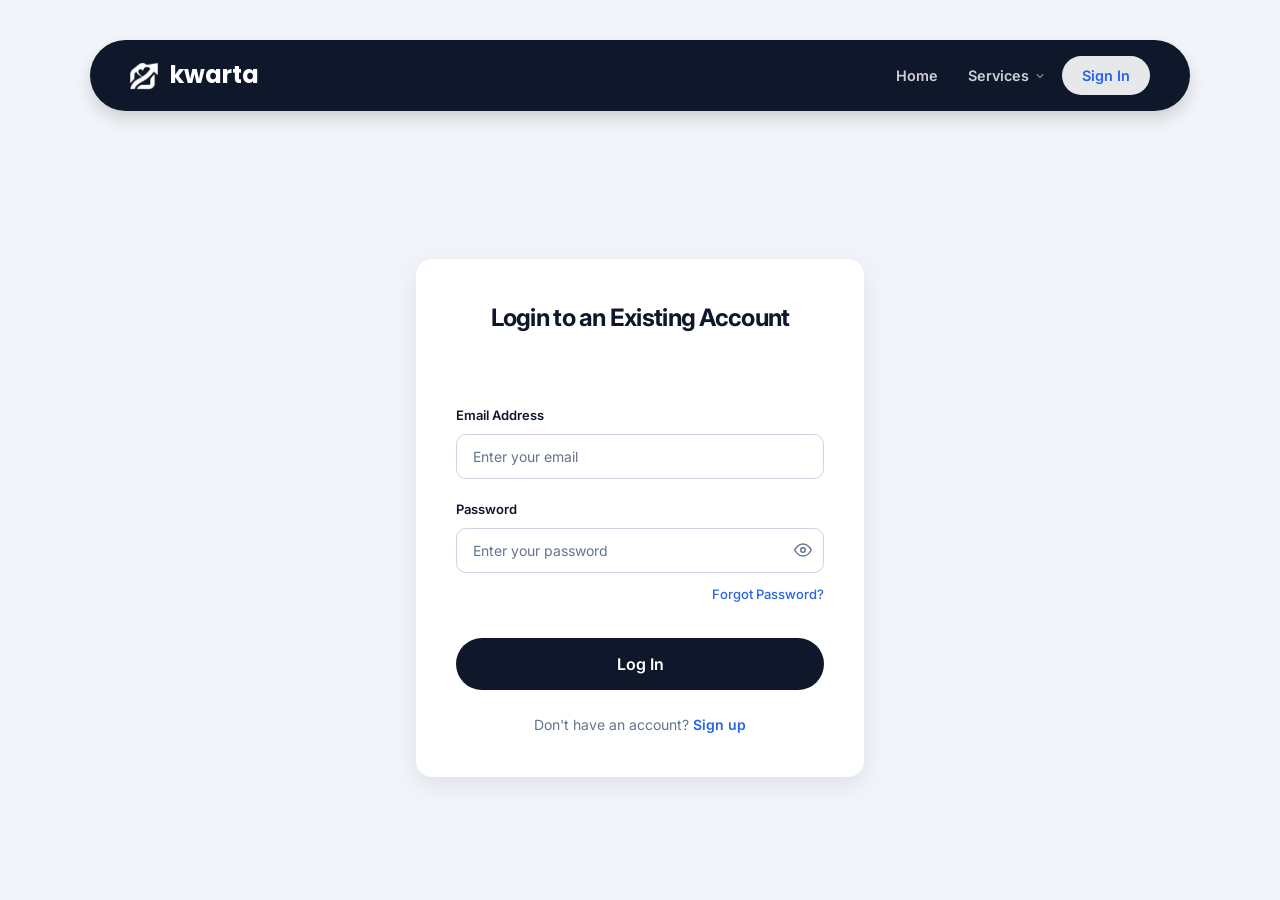
==== commit 86644f2d: "DS PROJECT DONE CREDIT TO BOSS SEB" ====
--- a/application.html
+++ b/application.html
@@ -3,7 +3,7 @@
 <head>
     <meta charset="UTF-8">
     <meta name="viewport" content="width=device-width, initial-scale=1.0">
-    <title>KWARTA - Applicant Information</title>
+    <title>KWARTA | Application</title>
     
     <link rel="icon" type="image/png" href="Assets/Logo.png">
 
@@ -11,7 +11,8 @@
     <link rel="preconnect" href="https://fonts.gstatic.com" crossorigin>
     <link href="https://fonts.googleapis.com/css2?family=Inter:wght@400;500;600;700&family=Poppins:wght@700&display=swap" rel="stylesheet">
     
-    <link rel="stylesheet" href="application.css">
+    <link rel="stylesheet" href="css/global.css">
+    <link rel="stylesheet" href="css/application.css">
 </head>
 <body>
 
@@ -27,8 +28,7 @@
             </div>
             <nav>
                 <ul class="nav-menu">
-                    <li class="nav-item"><a href="#">Dashboard</a></li>
-                    <li class="nav-item" id="nav-apply"><a href="#">Apply</a></li>
+                    <li class="nav-item"><a href="homepage.html">Home</a></li>
                     <li class="nav-item nav-has-dropdown">
                         <span class="nav-trigger">
                             Services
@@ -36,25 +36,15 @@
                         </span>
                         <div class="nav-dropdown">
                             <div class="nav-dropdown-card">
-                                <a href="#">Requirements</a>
-                                <a href="#">FAQs</a>
-                                <a href="#">Contact</a>
+                                <a href="application.html" class="nav-apply-btn nav-dropdown-apply">Apply Now</a>
+                                <div class="nav-dropdown-sep"></div>
+                                <a href="guideline.html">Guidelines</a>
+                                <a href="rules.html">Rules & Regulations</a>
+                                <a href="terms.html">Terms of Service</a>
                             </div>
                         </div>
                     </li>
-                    <li class="nav-item nav-has-dropdown">
-                        <span class="nav-trigger">
-                            Account
-                            <svg class="nav-chevron" viewBox="0 0 24 24" fill="none" stroke="currentColor" stroke-width="2.5" stroke-linecap="round" stroke-linejoin="round"><polyline points="6 9 12 15 18 9"/></svg>
-                        </span>
-                        <div class="nav-dropdown">
-                            <div class="nav-dropdown-card">
-                                <a href="#">Profile</a>
-                                <div class="nav-dropdown-sep"></div>
-                                <a href="#" class="nav-dropdown-danger" id="signOutBtn">Sign Out</a>
-                            </div>
-                        </div>
-                    </li>
+                    <li class="nav-item" id="nav-account-item"><!-- populated by auth.js --></li>
                 </ul>
             </nav>
         </header>
@@ -66,14 +56,12 @@
             <aside class="sidebar" id="main-sidebar">
                 <h2 class="sidebar-title">Application Steps</h2>
                 <nav class="steps-list" id="sidebar-nav">
-                    <div class="active-highlight" id="active-highlight"></div>
                     <a href="#step-1" class="step-item active"><span class="step-badge">I</span>Applicant Information</a>
                     <a href="#step-2" class="step-item"><span class="step-badge">II</span>Household Information</a>
                     <a href="#step-3" class="step-item"><span class="step-badge">III</span>Economic Status</a>
-                    <a href="#step-4" class="step-item"><span class="step-badge">IV</span>Medical History</a>
-                    <a href="#step-5" class="step-item"><span class="step-badge">V</span>Document Submission</a>
-                    <a href="#step-6" class="step-item"><span class="step-badge">VI</span>Application Review</a>
-                    <a href="#step-7" class="step-item" style="pointer-events: none; opacity: 0.5;"><span class="step-badge">VII</span>Submission</a>
+                    <a href="#step-5" class="step-item"><span class="step-badge">IV</span>Document Submission</a>
+                    <a href="#step-6" class="step-item"><span class="step-badge">V</span>Application Review</a>
+                    <a href="#step-7" class="step-item locked"><span class="step-badge">VI</span>Submission</a>
                 </nav>
             </aside>
 
@@ -85,10 +73,10 @@
                         
                         <div class="form-section-label">Full Name</div>
                         <div class="form-grid row-name">
-                            <div class="form-group"><label>First name <span>*</span></label><input type="text" placeholder="e.g. Juan"></div>
-                            <div class="form-group"><label>Middle name</label><input type="text" placeholder="e.g. Santos"></div>
-                            <div class="form-group"><label>Surname <span>*</span></label><input type="text" placeholder="e.g. Dela Cruz"></div>
-                            <div class="form-group"><label>Suffixes</label><input type="text" placeholder="e.g. Jr."></div>
+                            <div class="form-group"><label>First name <span>*</span></label><input type="text" id="applicant-firstname" placeholder="e.g. Juan"></div>
+                            <div class="form-group"><label>Middle name</label><input type="text" id="applicant-middlename" placeholder="e.g. Santos"></div>
+                            <div class="form-group"><label>Surname <span>*</span></label><input type="text" id="applicant-surname" placeholder="e.g. Dela Cruz"></div>
+                            <div class="form-group"><label>Suffixes</label><input type="text" id="applicant-suffix" placeholder="e.g. Jr."></div>
                         </div>
 
                         <hr class="form-divider">
@@ -115,15 +103,22 @@
                                     <div class="radio-wrapper"><input type="radio" name="soloParent" id="solo-no" value="No" checked><label for="solo-no">No</label></div>
                                 </div>
                             </div>
+                            <div class="form-group">
+                                <label>Person with Disability (PWD)?</label>
+                                <div class="radio-group-inline">
+                                    <div class="radio-wrapper"><input type="radio" name="applicantPwd" id="applicant-pwd-yes" value="Yes"><label for="applicant-pwd-yes">Yes</label></div>
+                                    <div class="radio-wrapper"><input type="radio" name="applicantPwd" id="applicant-pwd-no" value="No" checked><label for="applicant-pwd-no">No</label></div>
+                                </div>
+                            </div>
                         </div>
 
                         <hr class="form-divider">
 
                         <div class="form-section-label">Contact Information</div>
                         <div class="form-grid row-contact">
-                            <div class="form-group"><label>Email <span>*</span></label><input type="email" placeholder="e.g. juansantosdelacruz@gmail.com"></div>
-                            <div class="form-group"><label>Contact Number <span>*</span></label><input type="text" placeholder="e.g. 09123456789"></div>
-                            <div class="form-group"><label>Landline number (optional)</label><input type="text" placeholder="e.g. 0281234567"></div>
+                            <div class="form-group"><label>Email <span>*</span></label><input type="email" id="applicant-email" placeholder="e.g. juansantosdelacruz@gmail.com"></div>
+                            <div class="form-group"><label>Contact Number <span>*</span></label><input type="text" id="applicant-contact" placeholder="e.g. 09123456789"></div>
+                            <div class="form-group"><label>Landline number</label><input type="text" placeholder="e.g. 0281234567"></div>
                         </div>
 
                         <hr class="form-divider">
@@ -134,16 +129,17 @@
                             <div class="form-group"><label>Street/Purok/Sitio <span>*</span></label><input type="text" id="curr-street" placeholder="e.g. Banana Rd."></div>
                             <div class="form-group"><label>Barangay <span>*</span></label><input type="text" id="curr-brgy" placeholder="e.g. Singkamas"></div>
                         </div>
-                        <div class="form-grid row-thirds">
+                        <div class="form-grid row-address-extra">
                             <div class="form-group"><label>City/Municipality <span>*</span></label><input type="text" id="curr-city" placeholder="e.g. San Mateo"></div>
                             <div class="form-group">
                                 <label>Province <span>*</span></label>
-                                <select id="curr-prov"><option value="" disabled selected>Select Province</option><option>Metro Manila</option><option>Rizal</option><option>Other</option></select>
-                            </div>
-                            <div class="form-group">
-                                <label>Region <span>*</span></label>
-                                <select id="curr-reg"><option value="" disabled selected>Select Region</option><option>NCR</option><option>CALABARZON</option><option>Other</option></select>
-                            </div>
+                                <select id="curr-prov" class="province-select"><option value="" disabled selected>Select Province</option></select>
+                            </div>
+                            <div class="form-group">
+                                <label>Region</label>
+                                <div id="curr-reg" class="region-display is-empty">—</div>
+                            </div>
+                            <div class="form-group"><label>Postal Code <span>*</span></label><input type="text" id="curr-postal" placeholder="e.g. 1850"></div>
                         </div>
 
                         <div class="form-section-label">Permanent Address</div>
@@ -158,38 +154,42 @@
                                 <div class="form-group"><label>Street/Purok/Sitio <span>*</span></label><input type="text" id="perm-street" placeholder="e.g. Banana Rd."></div>
                                 <div class="form-group"><label>Barangay <span>*</span></label><input type="text" id="perm-brgy" placeholder="e.g. Singkamas"></div>
                             </div>
-                            <div class="form-grid row-thirds">
+                            <div class="form-grid row-address-extra">
                                 <div class="form-group"><label>City/Municipality <span>*</span></label><input type="text" id="perm-city" placeholder="e.g. San Mateo"></div>
                                 <div class="form-group">
                                     <label>Province <span>*</span></label>
-                                    <select id="perm-prov"><option value="" disabled selected>Select Province</option><option>Metro Manila</option><option>Rizal</option><option>Other</option></select>
+                                    <select id="perm-prov" class="province-select"><option value="" disabled selected>Select Province</option></select>
                                 </div>
                                 <div class="form-group">
-                                    <label>Region <span>*</span></label>
-                                    <select id="perm-reg"><option value="" disabled selected>Select Region</option><option>NCR</option><option>CALABARZON</option><option>Other</option></select>
+                                    <label>Region</label>
+                                    <div id="perm-reg" class="region-display is-empty">—</div>
                                 </div>
-                            </div>
+                                <div class="form-group"><label>Postal Code <span>*</span></label><input type="text" id="perm-postal" placeholder="e.g. 1850"></div>
+                            </div>
+                        </div>
+
+                        <div class="btn-container">
+                            <button type="button" class="submit-btn" id="next-1">Next</button>
                         </div>
 
                     </form>
                 </section>
 
-                <section class="form-panel" id="step-2">
+                <section class="form-panel hidden-step" id="step-2">
                     <h1 class="form-title">II. Household Information</h1>
                     <form onsubmit="return false;">
-                        
-                        <div class="household-total">
-                            <div class="household-total-label">Total Household Members <small>(Including Applicant)</small></div>
-                            <div class="household-total-count" id="count-total">1</div>
-                        </div>
-                        <div class="household-stat-grid">
-                            <div class="household-stat-card"><div class="household-stat-card-label">Adults</div><div class="household-stat-card-num" id="count-adult">0</div></div>
-                            <div class="household-stat-card"><div class="household-stat-card-label">Children</div><div class="household-stat-card-num" id="count-child">0</div></div>
-                            <div class="household-stat-card"><div class="household-stat-card-label">Senior Citizens</div><div class="household-stat-card-num" id="count-senior">0</div></div>
-                            <div class="household-stat-card"><div class="household-stat-card-label">PWD Members</div><div class="household-stat-card-num" id="count-pwd">0</div></div>
-                        </div>
-
-                        <hr class="form-divider">
+
+                        <table class="household-summary-table">
+                            <thead>
+                                <tr><th>Category</th><th>Count</th></tr>
+                            </thead>
+                            <tbody>
+                                <tr><td>Adult Members</td><td id="count-adult">0</td></tr>
+                                <tr><td>Dependent Children</td><td id="count-child">0</td></tr>
+                                <tr><td>Senior Citizens</td><td id="count-senior">0</td></tr>
+                                <tr class="household-summary-total-row"><td>Total Members</td><td id="count-total">1</td></tr>
+                            </tbody>
+                        </table>
 
                         <div class="repeater-section-header">
                             <div class="form-section-label">Adult Members of the Household</div>
@@ -197,34 +197,27 @@
                         </div>
                         <div id="container-adult"></div>
 
-                        <hr class="form-divider">
-
                         <div class="repeater-section-header">
                             <div class="form-section-label">Dependent Children in the Household</div>
                             <button type="button" class="btn-add-item" id="btn-add-child">+ Add Child</button>
                         </div>
                         <div id="container-child"></div>
 
-                        <hr class="form-divider">
-
                         <div class="repeater-section-header">
                             <div class="form-section-label">Senior Citizens in the Household</div>
                             <button type="button" class="btn-add-item" id="btn-add-senior">+ Add Senior Citizen</button>
                         </div>
                         <div id="container-senior"></div>
 
-                        <hr class="form-divider">
-
-                        <div class="repeater-section-header">
-                            <div class="form-section-label">PWD Members in the Household</div>
-                            <button type="button" class="btn-add-item" id="btn-add-pwd">+ Add PWD Member</button>
-                        </div>
-                        <div id="container-pwd"></div>
+                        <div class="btn-container" style="justify-content: space-between;">
+                            <button type="button" class="btn-secondary" id="back-2">Previous</button>
+                            <button type="button" class="submit-btn" id="next-2">Next</button>
+                        </div>
 
                     </form>
                 </section>
 
-                <section class="form-panel" id="step-3">
+                <section class="form-panel hidden-step" id="step-3">
                     <h1 class="form-title">III. Economic Status</h1>
                     <form onsubmit="return false;">
                         <div class="form-section-label">Household Source of Income <span>*</span></div>
@@ -243,6 +236,14 @@
                             <div class="checkbox-wrapper"><input type="checkbox" id="inc-12"><label for="inc-12">Scholarships</label></div>
                             <div class="checkbox-wrapper"><input type="checkbox" id="inc-13"><label for="inc-13">Part-time jobs</label></div>
                             <div class="checkbox-wrapper"><input type="checkbox" id="inc-14"><label for="inc-14">Online Selling</label></div>
+                            <div class="checkbox-wrapper"><input type="checkbox" id="inc-15"><label for="inc-15">Others</label></div>
+                        </div>
+
+                        <div class="form-grid row-halves" style="margin-top: 1.25rem;">
+                            <div class="form-group">
+                                <label>Others, please specify</label>
+                                <input type="text" id="inc-other-text" placeholder="e.g. Sari-sari store earnings">
+                            </div>
                         </div>
 
                         <hr class="form-divider">
@@ -250,7 +251,7 @@
                         <div class="form-grid row-halves">
                             <div class="form-group">
                                 <label>Total Monthly Household Income <span>*</span></label>
-                                <input type="number" placeholder="e.g. 25000">
+                                <input type="number" id="total-income" placeholder="e.g. 25000">
                             </div>
                         </div>
 
@@ -268,200 +269,16 @@
                                 </select>
                             </div>
                         </div>
+
+                        <div class="btn-container" style="justify-content: space-between;">
+                            <button type="button" class="btn-secondary" id="back-3">Previous</button>
+                            <button type="button" class="submit-btn" id="next-3">Next</button>
+                        </div>
                     </form>
                 </section>
 
-                <section class="form-panel" id="step-4">
-                    <h1 class="form-title">IV. Medical History</h1>
-                    <form onsubmit="return false;">
-
-                        <div class="form-section-label" style="margin-top: 0;">A. Relative Medical History</div>
-                        <p style="color: var(--gray-dark); font-size: 0.875rem; margin-bottom: 1.25rem;">Among your relatives' medical history, have any of them had the following diseases? Select <strong>Yes</strong> and fill in the relationship if applicable.</p>
-
-                        <div class="med-rel-table">
-                            <div class="med-rel-header">
-                                <div>Disease</div>
-                                <div>Yes / No</div>
-                                <div>Relationship (if Yes)</div>
-                            </div>
-                            <!-- Row helper: data-rel-id links radio group to relationship input -->
-                            <div class="med-rel-row">
-                                <div class="med-rel-disease">Asthma</div>
-                                <div class="med-rel-radios">
-                                    <div class="radio-wrapper"><input type="radio" name="rel-asthma" value="yes" onchange="toggleRelInput(this)"><label>Yes</label></div>
-                                    <div class="radio-wrapper"><input type="radio" name="rel-asthma" value="no" checked onchange="toggleRelInput(this)"><label>No</label></div>
-                                </div>
-                                <div class="med-rel-rel"><input type="text" placeholder="e.g. Mother" disabled></div>
-                            </div>
-                            <div class="med-rel-row">
-                                <div class="med-rel-disease">Kidney Trouble</div>
-                                <div class="med-rel-radios">
-                                    <div class="radio-wrapper"><input type="radio" name="rel-kidney" value="yes" onchange="toggleRelInput(this)"><label>Yes</label></div>
-                                    <div class="radio-wrapper"><input type="radio" name="rel-kidney" value="no" checked onchange="toggleRelInput(this)"><label>No</label></div>
-                                </div>
-                                <div class="med-rel-rel"><input type="text" placeholder="e.g. Father" disabled></div>
-                            </div>
-                            <div class="med-rel-row">
-                                <div class="med-rel-disease">Cancer</div>
-                                <div class="med-rel-radios">
-                                    <div class="radio-wrapper"><input type="radio" name="rel-cancer" value="yes" onchange="toggleRelInput(this)"><label>Yes</label></div>
-                                    <div class="radio-wrapper"><input type="radio" name="rel-cancer" value="no" checked onchange="toggleRelInput(this)"><label>No</label></div>
-                                </div>
-                                <div class="med-rel-rel"><input type="text" placeholder="e.g. Uncle" disabled></div>
-                            </div>
-                            <div class="med-rel-row">
-                                <div class="med-rel-disease">Mental Disorder</div>
-                                <div class="med-rel-radios">
-                                    <div class="radio-wrapper"><input type="radio" name="rel-mental" value="yes" onchange="toggleRelInput(this)"><label>Yes</label></div>
-                                    <div class="radio-wrapper"><input type="radio" name="rel-mental" value="no" checked onchange="toggleRelInput(this)"><label>No</label></div>
-                                </div>
-                                <div class="med-rel-rel"><input type="text" placeholder="e.g. Sibling" disabled></div>
-                            </div>
-                            <div class="med-rel-row">
-                                <div class="med-rel-disease">Convulsion</div>
-                                <div class="med-rel-radios">
-                                    <div class="radio-wrapper"><input type="radio" name="rel-convulsion" value="yes" onchange="toggleRelInput(this)"><label>Yes</label></div>
-                                    <div class="radio-wrapper"><input type="radio" name="rel-convulsion" value="no" checked onchange="toggleRelInput(this)"><label>No</label></div>
-                                </div>
-                                <div class="med-rel-rel"><input type="text" placeholder="e.g. Grandmother" disabled></div>
-                            </div>
-                            <div class="med-rel-row">
-                                <div class="med-rel-disease">Rheumatism</div>
-                                <div class="med-rel-radios">
-                                    <div class="radio-wrapper"><input type="radio" name="rel-rheumatism" value="yes" onchange="toggleRelInput(this)"><label>Yes</label></div>
-                                    <div class="radio-wrapper"><input type="radio" name="rel-rheumatism" value="no" checked onchange="toggleRelInput(this)"><label>No</label></div>
-                                </div>
-                                <div class="med-rel-rel"><input type="text" placeholder="e.g. Aunt" disabled></div>
-                            </div>
-                            <div class="med-rel-row">
-                                <div class="med-rel-disease">Diabetes</div>
-                                <div class="med-rel-radios">
-                                    <div class="radio-wrapper"><input type="radio" name="rel-diabetes" value="yes" onchange="toggleRelInput(this)"><label>Yes</label></div>
-                                    <div class="radio-wrapper"><input type="radio" name="rel-diabetes" value="no" checked onchange="toggleRelInput(this)"><label>No</label></div>
-                                </div>
-                                <div class="med-rel-rel"><input type="text" placeholder="e.g. Parent" disabled></div>
-                            </div>
-                            <div class="med-rel-row">
-                                <div class="med-rel-disease">Skin Disorder</div>
-                                <div class="med-rel-radios">
-                                    <div class="radio-wrapper"><input type="radio" name="rel-skin" value="yes" onchange="toggleRelInput(this)"><label>Yes</label></div>
-                                    <div class="radio-wrapper"><input type="radio" name="rel-skin" value="no" checked onchange="toggleRelInput(this)"><label>No</label></div>
-                                </div>
-                                <div class="med-rel-rel"><input type="text" placeholder="e.g. Cousin" disabled></div>
-                            </div>
-                            <div class="med-rel-row">
-                                <div class="med-rel-disease">Digestive Problems</div>
-                                <div class="med-rel-radios">
-                                    <div class="radio-wrapper"><input type="radio" name="rel-digestive" value="yes" onchange="toggleRelInput(this)"><label>Yes</label></div>
-                                    <div class="radio-wrapper"><input type="radio" name="rel-digestive" value="no" checked onchange="toggleRelInput(this)"><label>No</label></div>
-                                </div>
-                                <div class="med-rel-rel"><input type="text" placeholder="e.g. Sibling" disabled></div>
-                            </div>
-                            <div class="med-rel-row">
-                                <div class="med-rel-disease">Bleeding Tendencies</div>
-                                <div class="med-rel-radios">
-                                    <div class="radio-wrapper"><input type="radio" name="rel-bleeding" value="yes" onchange="toggleRelInput(this)"><label>Yes</label></div>
-                                    <div class="radio-wrapper"><input type="radio" name="rel-bleeding" value="no" checked onchange="toggleRelInput(this)"><label>No</label></div>
-                                </div>
-                                <div class="med-rel-rel"><input type="text" placeholder="e.g. Uncle" disabled></div>
-                            </div>
-                            <div class="med-rel-row">
-                                <div class="med-rel-disease">Heart Problems</div>
-                                <div class="med-rel-radios">
-                                    <div class="radio-wrapper"><input type="radio" name="rel-heart" value="yes" onchange="toggleRelInput(this)"><label>Yes</label></div>
-                                    <div class="radio-wrapper"><input type="radio" name="rel-heart" value="no" checked onchange="toggleRelInput(this)"><label>No</label></div>
-                                </div>
-                                <div class="med-rel-rel"><input type="text" placeholder="e.g. Father" disabled></div>
-                            </div>
-                            <div class="med-rel-row">
-                                <div class="med-rel-disease">Stroke</div>
-                                <div class="med-rel-radios">
-                                    <div class="radio-wrapper"><input type="radio" name="rel-stroke" value="yes" onchange="toggleRelInput(this)"><label>Yes</label></div>
-                                    <div class="radio-wrapper"><input type="radio" name="rel-stroke" value="no" checked onchange="toggleRelInput(this)"><label>No</label></div>
-                                </div>
-                                <div class="med-rel-rel"><input type="text" placeholder="e.g. Grandfather" disabled></div>
-                            </div>
-                            <div class="med-rel-row">
-                                <div class="med-rel-disease">High Blood Pressure</div>
-                                <div class="med-rel-radios">
-                                    <div class="radio-wrapper"><input type="radio" name="rel-hbp" value="yes" onchange="toggleRelInput(this)"><label>Yes</label></div>
-                                    <div class="radio-wrapper"><input type="radio" name="rel-hbp" value="no" checked onchange="toggleRelInput(this)"><label>No</label></div>
-                                </div>
-                                <div class="med-rel-rel"><input type="text" placeholder="e.g. Mother" disabled></div>
-                            </div>
-                            <div class="med-rel-row">
-                                <div class="med-rel-disease">Tuberculosis</div>
-                                <div class="med-rel-radios">
-                                    <div class="radio-wrapper"><input type="radio" name="rel-tb" value="yes" onchange="toggleRelInput(this)"><label>Yes</label></div>
-                                    <div class="radio-wrapper"><input type="radio" name="rel-tb" value="no" checked onchange="toggleRelInput(this)"><label>No</label></div>
-                                </div>
-                                <div class="med-rel-rel"><input type="text" placeholder="e.g. Parent" disabled></div>
-                            </div>
-                            <div class="med-rel-row">
-                                <div class="med-rel-disease">Others</div>
-                                <div class="med-rel-radios">
-                                    <div class="radio-wrapper"><input type="radio" name="rel-others" value="yes" onchange="toggleRelInput(this)"><label>Yes</label></div>
-                                    <div class="radio-wrapper"><input type="radio" name="rel-others" value="no" checked onchange="toggleRelInput(this)"><label>No</label></div>
-                                </div>
-                                <div class="med-rel-rel"><input type="text" placeholder="e.g. Sibling" disabled></div>
-                            </div>
-                            <div class="med-specify-row">
-                                <input type="text" placeholder="If Others — please specify the disease">
-                            </div>
-                        </div>
-
-                        <hr class="form-divider">
-
-                        <div class="form-section-label">B. Personal Diagnosis History</div>
-                        <p style="color: var(--gray-dark); font-size: 0.875rem; margin-bottom: 1.25rem;">Have you ever been diagnosed with any of the following?</p>
-
-                        <div class="diag-checkbox-grid">
-                            <div class="diag-item"><input type="checkbox" id="diag-1"><label for="diag-1">Anemia</label></div>
-                            <div class="diag-item"><input type="checkbox" id="diag-2"><label for="diag-2">High Blood Pressure</label></div>
-                            <div class="diag-item"><input type="checkbox" id="diag-3"><label for="diag-3">Rheumatic Fever</label></div>
-                            <div class="diag-item"><input type="checkbox" id="diag-4"><label for="diag-4">Amoebiasis</label></div>
-                            <div class="diag-item"><input type="checkbox" id="diag-5"><label for="diag-5">Influenza</label></div>
-                            <div class="diag-item"><input type="checkbox" id="diag-6"><label for="diag-6">Skin Disease</label></div>
-                            <div class="diag-item"><input type="checkbox" id="diag-7"><label for="diag-7">Chicken Pox</label></div>
-                            <div class="diag-item"><input type="checkbox" id="diag-8"><label for="diag-8">Dysmenorrhea</label></div>
-                            <div class="diag-item"><input type="checkbox" id="diag-9"><label for="diag-9">Small Pox</label></div>
-                            <div class="diag-item"><input type="checkbox" id="diag-10"><label for="diag-10">Convulsions</label></div>
-                            <div class="diag-item"><input type="checkbox" id="diag-11"><label for="diag-11">Arthritis</label></div>
-                            <div class="diag-item"><input type="checkbox" id="diag-12"><label for="diag-12">Syphilis</label></div>
-                            <div class="diag-item"><input type="checkbox" id="diag-13"><label for="diag-13">Diabetes</label></div>
-                            <div class="diag-item"><input type="checkbox" id="diag-14"><label for="diag-14">Kidney Diseases</label></div>
-                            <div class="diag-item"><input type="checkbox" id="diag-15"><label for="diag-15">Thyroid Disorder</label></div>
-                            <div class="diag-item"><input type="checkbox" id="diag-16"><label for="diag-16">Diphtheria</label></div>
-                            <div class="diag-item"><input type="checkbox" id="diag-17"><label for="diag-17">Malaria</label></div>
-                            <div class="diag-item"><input type="checkbox" id="diag-18"><label for="diag-18">Tonsillitis</label></div>
-                            <div class="diag-item"><input type="checkbox" id="diag-19"><label for="diag-19">Ear Disorder / Defect</label></div>
-                            <div class="diag-item"><input type="checkbox" id="diag-20"><label for="diag-20">Measles</label></div>
-                            <div class="diag-item"><input type="checkbox" id="diag-21"><label for="diag-21">Tuberculosis</label></div>
-                            <div class="diag-item"><input type="checkbox" id="diag-22"><label for="diag-22">Eye Disorder / Defect</label></div>
-                            <div class="diag-item"><input type="checkbox" id="diag-23"><label for="diag-23">Mumps</label></div>
-                            <div class="diag-item"><input type="checkbox" id="diag-24"><label for="diag-24">Typhoid Fever</label></div>
-                            <div class="diag-item"><input type="checkbox" id="diag-25"><label for="diag-25">Gonorrhea</label></div>
-                            <div class="diag-item"><input type="checkbox" id="diag-26"><label for="diag-26">Mental Problems</label></div>
-                            <div class="diag-item"><input type="checkbox" id="diag-27"><label for="diag-27">Ulcer (Peptic/Gastric)</label></div>
-                            <div class="diag-item"><input type="checkbox" id="diag-28"><label for="diag-28">Heart Disease</label></div>
-                            <div class="diag-item"><input type="checkbox" id="diag-29"><label for="diag-29">Pleurisy</label></div>
-                            <div class="diag-item"><input type="checkbox" id="diag-30"><label for="diag-30">Skin Ulcers</label></div>
-                            <div class="diag-item"><input type="checkbox" id="diag-31"><label for="diag-31">Hepatitis</label></div>
-                            <div class="diag-item"><input type="checkbox" id="diag-32"><label for="diag-32">Pneumonia</label></div>
-                            <div class="diag-item"><input type="checkbox" id="diag-33"><label for="diag-33">Whooping Cough</label></div>
-                            <div class="diag-item"><input type="checkbox" id="diag-34"><label for="diag-34">Hernia</label></div>
-                            <div class="diag-item"><input type="checkbox" id="diag-35"><label for="diag-35">Poliomyelitis</label></div>
-                            <div class="diag-specify diag-item">
-                                <input type="checkbox" id="diag-36"><label for="diag-36">Others:</label>
-                                <input type="text" placeholder="Please specify">
-                            </div>
-                        </div>
-
-                    </form>
-                </section>
-
-                <section class="form-panel" id="step-5">
-                    <h1 class="form-title">V. Document Submission</h1>
+                <section class="form-panel hidden-step" id="step-5">
+                    <h1 class="form-title">IV. Document Submission</h1>
                     <p style="color: var(--gray-dark); font-size: 0.9375rem; line-height: 1.6; margin-bottom: 1.75rem;">
                         Since documents cannot be uploaded directly here, please submit all required files through our Google Forms link below. Make sure to include your name and ID number so we can match your documents to your application.
                     </p>
@@ -499,10 +316,6 @@
                         <div class="doc-list-item">
                             <div class="doc-list-item-icon"><svg width="14" height="14" viewBox="0 0 24 24" fill="none" stroke="currentColor" stroke-width="2.5" stroke-linecap="round" stroke-linejoin="round"><line x1="12" y1="1" x2="12" y2="23"/><path d="M17 5H9.5a3.5 3.5 0 0 0 0 7h5a3.5 3.5 0 0 1 0 7H6"/></svg></div>
                             <div class="doc-list-item-body">Proof of Income<small>ITR, payslips, COE, or Affidavit of No Income</small></div>
-                        </div>
-                        <div class="doc-list-item">
-                            <div class="doc-list-item-icon"><svg width="14" height="14" viewBox="0 0 24 24" fill="none" stroke="currentColor" stroke-width="2.5" stroke-linecap="round" stroke-linejoin="round"><path d="M14 2H6a2 2 0 0 0-2 2v16a2 2 0 0 0 2 2h12a2 2 0 0 0 2-2V8z"/><polyline points="14 2 14 8 20 8"/><line x1="16" y1="13" x2="8" y2="13"/><line x1="16" y1="17" x2="8" y2="17"/></svg></div>
-                            <div class="doc-list-item-body">Medical Diagnosis Documents<small>If applicable (from Step IV)</small></div>
                         </div>
                     </div>
 
@@ -516,7 +329,7 @@
                             </div>
                             <div class="doc-list-item doc-optional" id="doc-req-indigency" style="display: none;">
                                 <div class="doc-list-item-icon"><svg width="14" height="14" viewBox="0 0 24 24" fill="none" stroke="currentColor" stroke-width="2.5" stroke-linecap="round" stroke-linejoin="round"><path d="M14 2H6a2 2 0 0 0-2 2v16a2 2 0 0 0 2 2h12a2 2 0 0 0 2-2V8z"/><polyline points="14 2 14 8 20 8"/></svg></div>
-                                <div class="doc-list-item-body">Certificate of Indigency<small>Required because you indicated Solo Parent status in Step I</small></div>
+                                <div class="doc-list-item-body">Solo Parent ID<small>Issued by your local Social Welfare and Development Office (SWDO), required because you indicated Solo Parent status in Step I</small></div>
                             </div>
                         </div>
                     </div>
@@ -532,18 +345,23 @@
                     <div class="nested-form-block" style="margin-top: 1.25rem;">
                         <div class="checkbox-wrapper">
                             <input type="checkbox" id="doc-submitted">
-                            <label for="doc-submitted">I have submitted all required documents through the Google Form above.</label>
-                        </div>
-                    </div>
-                </section>
-
-                <section class="form-panel" id="step-6">
-                    <h1 class="form-title">VI. Application Review</h1>
+                            <label for="doc-submitted">I have submitted all required documents through the Google Form above. <span>*</span></label>
+                        </div>
+                    </div>
+
+                    <div class="btn-container" style="justify-content: space-between;">
+                        <button type="button" class="btn-secondary" id="back-5">Previous</button>
+                        <button type="button" class="submit-btn" id="next-5">Next</button>
+                    </div>
+                </section>
+
+                <section class="form-panel hidden-step" id="step-6">
+                    <h1 class="form-title">V. Application Review</h1>
                     <p style="color: var(--gray-dark); font-size: 0.9375rem; line-height: 1.5; margin-bottom: 1.5rem;">
-                        Please ensure all the information provided in the previous sections is accurate and true. Falsifying documents or providing misleading information may result in the automatic rejection of your application.
+                        Please review your application before submitting. Inaccurate information may result in rejection.
                     </p>
                     
-                    <div class="form-section-label">Applicant Confirmation</div>
+                    <div class="form-section-label">Applicant Confirmation <span>*</span></div>
                     <div class="nested-form-block">
                         <div class="checkbox-wrapper" style="margin-bottom: 1rem;">
                             <input type="checkbox" id="terms-cond">
@@ -559,17 +377,19 @@
                         <p style="font-size: 0.875rem; color: var(--text-dark); margin-bottom: 0.75rem;"><strong>Signature Declaration:</strong> I hereby declare that all information provided in this application is true, correct, and complete.</p>
                         <div class="form-group">
                             <label>Applicant's Printed Name <span>*</span></label>
-                            <input type="text" id="sig-name" placeholder="Type your full name as signature" autocomplete="name">
-                        </div>
-                    </div>
-
-                    <div class="btn-container">
-                        <button type="button" class="submit-btn" id="btn-unlock-step7">Proceed to Final Submission</button>
+                            <input type="text" id="sig-name" placeholder="Type your full name exactly as registered" autocomplete="name">
+                            <span class="field-hint">Must match your registered name: First name + Middle name + Surname</span>
+                        </div>
+                    </div>
+
+                    <div class="btn-container" style="justify-content: space-between;">
+                        <button type="button" class="btn-secondary" id="back-6">Previous</button>
+                        <button type="button" class="submit-btn" id="btn-unlock-step7">Proceed to Submission</button>
                     </div>
                 </section>
 
                 <section class="form-panel hidden-step" id="step-7">
-                    <h1 class="form-title">VII. Application Submission</h1>
+                    <h1 class="form-title">VI. Application Submission</h1>
                     
                     <div class="warning-box">
                         <svg width="20" height="20" viewBox="0 0 24 24" fill="none" stroke="currentColor" stroke-width="2" stroke-linecap="round" stroke-linejoin="round"><path d="M10.29 3.86L1.82 18a2 2 0 0 0 1.71 3h16.94a2 2 0 0 0 1.71-3L13.71 3.86a2 2 0 0 0-3.42 0z"></path><line x1="12" y1="9" x2="12" y2="13"></line><line x1="12" y1="17" x2="12.01" y2="17"></line></svg>
@@ -581,8 +401,65 @@
                     </p>
                     
                     <div class="btn-container" style="justify-content: space-between; align-items: center;">
-                        <button type="button" class="btn-secondary" id="btn-go-back">Go Back</button>
+                        <button type="button" class="btn-secondary" id="btn-go-back">Previous</button>
                         <button type="button" class="submit-btn" id="btn-final-submit">Submit Application</button>
+                    </div>
+                </section>
+
+                <section class="form-panel hidden-step results-panel" id="step-results">
+                    <div class="results-card">
+                        <div class="results-check-circle">
+                            <svg width="40" height="40" viewBox="0 0 24 24" fill="none" stroke="currentColor" stroke-width="3" stroke-linecap="round" stroke-linejoin="round"><polyline points="20 6 9 17 4 12"/></svg>
+                        </div>
+
+                        <h1 class="results-title">Application Submitted</h1>
+                        <p class="results-subtitle">
+                            Please allow <strong>3&ndash;5 business days</strong> for processing. You will be notified once it is reviewed.
+                        </p>
+
+                        <div class="results-eligibility-box" id="results-eligibility-box">
+                            <div class="results-eligibility-level" id="result-level">&mdash;</div>
+                            <div class="results-eligibility-amount" id="result-amount"></div>
+                            <p class="results-eligibility-note" id="result-note">
+                                This is an estimate based on the information you provided, subject to verification and final approval.
+                            </p>
+                        </div>
+
+                        <button type="button" class="breakdown-toggle" id="breakdown-toggle" aria-expanded="false">
+                            <span class="breakdown-toggle-text">
+                                <svg width="14" height="14" viewBox="0 0 24 24" fill="none" stroke="currentColor" stroke-width="2.5" stroke-linecap="round" stroke-linejoin="round"><circle cx="12" cy="12" r="10"/><line x1="12" y1="16" x2="12" y2="12"/><line x1="12" y1="8" x2="12.01" y2="8"/></svg>
+                                How was this calculated?
+                            </span>
+                            <svg class="breakdown-chevron" width="13" height="13" viewBox="0 0 24 24" fill="none" stroke="currentColor" stroke-width="2.5" stroke-linecap="round" stroke-linejoin="round"><polyline points="6 9 12 15 18 9"/></svg>
+                        </button>
+                        <div class="breakdown-content" id="breakdown-content">
+                            <div class="breakdown-content-inner">
+                                <div class="breakdown-list" id="breakdown-list"></div>
+                                <div class="breakdown-total-row">
+                                    <span>Total Score</span>
+                                    <span id="breakdown-total-points">&mdash;</span>
+                                </div>
+                            </div>
+                        </div>
+
+                        <div class="status-badge" id="status-badge" data-status="pending">
+                            <svg id="status-icon" class="status-icon" width="20" height="20" viewBox="0 0 24 24" fill="none" stroke="currentColor" stroke-width="2.5" stroke-linecap="round" stroke-linejoin="round"></svg>
+                            <div class="status-text">
+                                <span class="status-label" id="status-label">Under Review</span>
+                                <span class="status-description" id="status-description">Your application and supporting documents are being reviewed.</span>
+                            </div>
+                        </div>
+
+                        <div class="results-info-grid">
+                            <div class="results-info-item">
+                                <span class="results-info-label">Reference Number</span>
+                                <span class="results-info-value" id="result-ref"></span>
+                            </div>
+                            <div class="results-info-item">
+                                <span class="results-info-label">Date Submitted</span>
+                                <span class="results-info-value" id="result-date"></span>
+                            </div>
+                        </div>
                     </div>
                 </section>
 
@@ -592,91 +469,88 @@
 
     <template id="tmpl-adult">
         <div class="nested-form-block">
-            <div class="nested-block-header"><span class="nested-block-title">Adult Member</span><button type="button" class="btn-remove-item">Remove Entry</button></div>
+            <div class="nested-block-header">
+                <span class="nested-block-title"></span>
+                <button type="button" class="btn-remove-item" aria-label="Remove entry">×</button>
+            </div>
             <div class="form-grid row-thirds">
                 <div class="form-group"><label>Name <span>*</span></label><input type="text" placeholder="Full Name"></div>
+                <div class="form-group"><label>Date of Birth <span>*</span></label><input type="date"></div>
                 <div class="form-group"><label>Sex <span>*</span></label><select><option value="" disabled selected>Select</option><option>Male</option><option>Female</option></select></div>
+            </div>
+            <div class="form-grid row-thirds">
                 <div class="form-group"><label>Relationship <span>*</span></label><input type="text" placeholder="e.g. Spouse"></div>
-            </div>
-            <div class="form-grid row-halves">
-                <div class="form-group"><label>Date of Birth <span>*</span></label><input type="date"></div>
-                <div class="form-group"><label>Place of Birth <span>*</span></label><input type="text" placeholder="City/Province"></div>
-            </div>
-            <div class="form-grid row-halves">
                 <div class="form-group"><label>Occupation <span>*</span></label><input type="text" placeholder="Job Title / Role"></div>
-                <div class="form-group"><label>Monthly Income <span>*</span></label><input type="number" placeholder="e.g. 15000"></div>
-            </div>
-            <hr class="form-divider" style="margin: 1rem 0;">
-            <div class="form-grid row-fourths">
                 <div class="form-group">
-                    <label>Valid ID Type <span>*</span></label>
-                    <select>
-                        <option value="" disabled selected>Select ID</option><option>Philsys</option><option>Philippine Passport</option><option>Driver's License</option><option>UMID</option><option>Postal ID</option><option>PhilHealth ID</option><option>Voters ID</option><option>Others</option>
-                    </select>
+                    <label>Person with Disability (PWD)?</label>
+                    <div class="radio-group-inline">
+                        <div class="radio-wrapper"><input type="radio" name="pwd-adult-__idx__" value="Yes" class="member-pwd-yes"><label>Yes</label></div>
+                        <div class="radio-wrapper"><input type="radio" name="pwd-adult-__idx__" value="No" class="member-pwd-no" checked><label>No</label></div>
+                    </div>
                 </div>
-                <div class="form-group"><label>If Others (Please specify)</label><input type="text" placeholder="Specify ID type"></div>
-                <div class="form-group"><label>ID Number <span>*</span></label><input type="text" placeholder="ID Number"></div>
-                <div class="form-group"><label>Date of Issue</label><input type="date"></div>
             </div>
         </div>
     </template>
 
     <template id="tmpl-child">
         <div class="nested-form-block">
-            <div class="nested-block-header"><span class="nested-block-title">Dependent Child</span><button type="button" class="btn-remove-item">Remove Entry</button></div>
+            <div class="nested-block-header">
+                <span class="nested-block-title"></span>
+                <button type="button" class="btn-remove-item" aria-label="Remove entry">×</button>
+            </div>
             <div class="form-grid row-thirds">
                 <div class="form-group"><label>Name <span>*</span></label><input type="text" placeholder="Full Name"></div>
+                <div class="form-group"><label>Date of Birth <span>*</span></label><input type="date"></div>
                 <div class="form-group"><label>Sex <span>*</span></label><select><option value="" disabled selected>Select</option><option>Male</option><option>Female</option></select></div>
+            </div>
+            <div class="form-grid row-thirds">
                 <div class="form-group"><label>Relationship <span>*</span></label><input type="text" placeholder="e.g. Son"></div>
+                <div class="form-group"><label>Attending School? <span>*</span></label><select class="child-attending-school"><option value="" disabled selected>Select</option><option>Yes</option><option>No</option></select></div>
+                <div class="form-group">
+                    <label>Person with Disability (PWD)?</label>
+                    <div class="radio-group-inline">
+                        <div class="radio-wrapper"><input type="radio" name="pwd-child-__idx__" value="Yes" class="member-pwd-yes"><label>Yes</label></div>
+                        <div class="radio-wrapper"><input type="radio" name="pwd-child-__idx__" value="No" class="member-pwd-no" checked><label>No</label></div>
+                    </div>
+                </div>
+            </div>
+            <div class="form-grid row-thirds">
+                <div class="form-group"><label>School Name</label><input type="text" placeholder="School Name"></div>
+                <div class="form-group"><label>School Address</label><input type="text" placeholder="School Address"></div>
+                <div class="form-group"><label>Grade Level</label><input type="text" placeholder="e.g. Grade 5"></div>
             </div>
             <div class="form-grid row-halves">
-                <div class="form-group"><label>Date of Birth <span>*</span></label><input type="date"></div>
-                <div class="form-group"><label>Place of Birth <span>*</span></label><input type="text" placeholder="City/Province"></div>
-            </div>
-            <hr class="form-divider" style="margin: 1rem 0;">
-            <div class="form-grid row-thirds">
-                <div class="form-group"><label>Attending School? <span>*</span></label><select><option value="" disabled selected>Select</option><option>Yes</option><option>No</option></select></div>
-                <div class="form-group" style="grid-column: span 2;"><label>Reason for not attending (If No)</label><input type="text" placeholder="Reason details..."></div>
-            </div>
-            <div class="form-grid row-thirds">
-                <div class="form-group"><label>Name of School</label><input type="text" placeholder="School Name"></div>
-                <div class="form-group"><label>Address of School</label><input type="text" placeholder="School Address"></div>
-                <div class="form-group"><label>Grade Level</label><input type="text" placeholder="e.g. Grade 5"></div>
+                <div class="form-group"><label>Reason for not attending (If No)</label><input type="text" placeholder="Reason details..."></div>
             </div>
         </div>
     </template>
 
     <template id="tmpl-senior">
         <div class="nested-form-block">
-            <div class="nested-block-header"><span class="nested-block-title">Senior Citizen</span><button type="button" class="btn-remove-item">Remove Entry</button></div>
+            <div class="nested-block-header">
+                <span class="nested-block-title"></span>
+                <button type="button" class="btn-remove-item" aria-label="Remove entry">×</button>
+            </div>
             <div class="form-grid row-thirds">
                 <div class="form-group"><label>Name <span>*</span></label><input type="text" placeholder="Full Name"></div>
+                <div class="form-group"><label>Date of Birth <span>*</span></label><input type="date"></div>
                 <div class="form-group"><label>Sex <span>*</span></label><select><option value="" disabled selected>Select</option><option>Male</option><option>Female</option></select></div>
+            </div>
+            <div class="form-grid row-thirds">
                 <div class="form-group"><label>Relationship <span>*</span></label><input type="text" placeholder="e.g. Grandmother"></div>
-            </div>
-            <div class="form-grid row-halves">
-                <div class="form-group"><label>Date of Birth <span>*</span></label><input type="date"></div>
-                <div class="form-group"><label>Place of Birth <span>*</span></label><input type="text" placeholder="City/Province"></div>
+                <div class="form-group">
+                    <label>Person with Disability (PWD)?</label>
+                    <div class="radio-group-inline">
+                        <div class="radio-wrapper"><input type="radio" name="pwd-senior-__idx__" value="Yes" class="member-pwd-yes"><label>Yes</label></div>
+                        <div class="radio-wrapper"><input type="radio" name="pwd-senior-__idx__" value="No" class="member-pwd-no" checked><label>No</label></div>
+                    </div>
+                </div>
             </div>
         </div>
     </template>
 
-    <template id="tmpl-pwd">
-        <div class="nested-form-block">
-            <div class="nested-block-header"><span class="nested-block-title">PWD Member</span><button type="button" class="btn-remove-item">Remove Entry</button></div>
-            <div class="form-grid row-thirds">
-                <div class="form-group"><label>Name <span>*</span></label><input type="text" placeholder="Full Name"></div>
-                <div class="form-group"><label>Sex <span>*</span></label><select><option value="" disabled selected>Select</option><option>Male</option><option>Female</option></select></div>
-                <div class="form-group"><label>Relationship <span>*</span></label><input type="text" placeholder="e.g. Uncle"></div>
-            </div>
-            <div class="form-grid row-halves">
-                <div class="form-group"><label>Date of Birth <span>*</span></label><input type="date"></div>
-                <div class="form-group"><label>Place of Birth <span>*</span></label><input type="text" placeholder="City/Province"></div>
-            </div>
-        </div>
-    </template>
-
-    <script src="application.js" defer>
+    <script src="js/application.js" defer></script>
+    <script src="js/auth.js" defer></script>
     </script>
 </body>
 </html>
--- a/css/global.css
+++ b/css/global.css
@@ -0,0 +1,301 @@
+:root {
+    --bg-main: #f1f5f9;        
+    --bg-navbar: #0f172a;      
+    --text-dark: #0f172a;      
+    --gray-dark: #64748b;      
+    --gray-light: #cbd5e1;
+    --gray-disabled: #e2e8f0;     
+    --required-color: #ef4444; 
+    --white: #ffffff;
+    --active-step-bg: #f8fafc; 
+    --accent: #2563eb;
+    --radius: 1rem; 
+}
+
+* {
+    box-sizing: border-box;
+    margin: 0;
+    padding: 0;
+    font-family: 'Inter', sans-serif;
+}
+
+.scroll-progress-container {
+    position: fixed;
+    top: 0;
+    left: 0;
+    width: 100%;
+    height: 0.375rem; 
+    background-color: transparent;
+    z-index: 9999;
+}
+
+.scroll-progress-bar {
+    height: 100%;
+    background-color: var(--text-dark);
+    width: 0%;
+    border-top-right-radius: 0.25rem;
+    border-bottom-right-radius: 0.25rem;
+    transition: width 0.1s ease-out;
+}
+
+html {
+    scroll-behavior: smooth;
+}
+
+body {
+    background-color: var(--bg-main);
+    color: var(--text-dark);
+    line-height: 1.6;
+    margin: 0;
+    padding: 0;
+    display: flex;
+    flex-direction: column;
+    align-items: center;
+    min-height: 100vh;
+}
+
+.navbar-wrapper {
+    top:0;
+    width: 88%;
+    max-width: 68.75rem; 
+    margin-top: 2.5rem;
+    margin-bottom: 2rem;
+    position: sticky;
+    /* position: relative; */
+    top: 1rem;
+    z-index: 1000;
+}
+
+.global-footer {
+    width: 100%;
+    background: var(--bg-navbar);
+    color: var(--white);
+    padding: 4rem 6% 2rem 6%;
+    margin-top: auto;
+}
+
+.footer-content {
+    display: flex;
+    justify-content: space-between;
+    align-items: flex-start;
+    flex-wrap: wrap;
+    gap: 3rem;
+    margin-bottom: 3rem;
+    max-width: 68.75rem;
+    margin-left: auto;
+    margin-right: auto;
+}
+
+.footer-logo {
+    display: flex;
+    align-items: center;
+    gap: 0.75rem;
+    font-size: 1.5rem;
+    font-family: 'Poppins', sans-serif;
+    font-weight: 700;
+    margin-bottom: 1rem;
+}
+
+.footer-logo img {
+    height: 2.25rem;
+}
+
+.footer-brand p {
+    color: rgba(255,255,255,0.6);
+    font-size: 0.9375rem;
+    max-width: 20rem;
+}
+
+.footer-links {
+    display: flex;
+    gap: 2rem;
+}
+
+.footer-links a {
+    color: var(--white);
+    text-decoration: none;
+    font-weight: 500;
+    font-size: 0.9375rem;
+    transition: color 0.2s;
+}
+
+.footer-links a:hover {
+    color: var(--accent);
+}
+
+.footer-bottom {
+    border-top: 1px solid rgba(255,255,255,0.1);
+    padding-top: 2rem;
+    text-align: center;
+    color: rgba(255,255,255,0.5);
+    font-size: 0.875rem;
+    max-width: 68.75rem;
+    margin: 0 auto;
+}
+
+@media (max-width: 48rem) {
+    .footer-content { flex-direction: column; text-align: center; align-items: center; }
+    .footer-links { flex-direction: column; gap: 1rem; }
+}
+
+.navbar {
+    background-color: var(--bg-navbar);
+    border-radius: 6.25rem;
+    padding: 1rem 2.5rem;
+    display: flex;
+    justify-content: space-between;
+    align-items: center;
+    box-shadow: 0 0.5rem 1rem rgba(0, 0, 0, 0.15);
+}
+
+.logo-container {
+    display: flex;
+    align-items: center;
+    gap: 0.75rem;
+    color: var(--white);
+    font-size: 1.5rem;
+    font-family: 'Poppins', sans-serif;
+    font-weight: 700;
+    text-transform: lowercase;
+}
+
+.logo-img {
+    height: 1.75rem;
+    width: auto;
+    display: block;
+}
+
+.nav-menu {
+    display: flex;
+    align-items: center;
+    gap: 0.125rem;
+    list-style: none;
+}
+
+/* Plain nav link */
+.nav-item > a:not(.nav-trigger) {
+    display: block;
+    color: rgba(255,255,255,0.8);
+    text-decoration: none;
+    font-size: 0.9rem;
+    font-weight: 600;
+    padding: 0.5rem 0.875rem;
+    border-radius: 2rem;
+    transition: background 0.15s, color 0.15s;
+}
+.nav-item > a:not(.nav-trigger):hover {
+    background: rgba(255,255,255,0.09);
+    color: #fff;
+}
+
+/* Dropdown trigger */
+.nav-trigger {
+    display: flex;
+    align-items: center;
+    gap: 0.3rem;
+    color: rgba(255,255,255,0.8);
+    font-size: 0.9rem;
+    font-weight: 600;
+    padding: 0.5rem 0.875rem;
+    border-radius: 2rem;
+    cursor: default;
+    user-select: none;
+    transition: background 0.15s, color 0.15s;
+}
+.nav-has-dropdown:hover > .nav-trigger {
+    background: rgba(255,255,255,0.09);
+    color: #fff;
+}
+
+/* Chevron */
+.nav-chevron {
+    width: 0.75rem;
+    height: 0.75rem;
+    flex-shrink: 0;
+    opacity: 0.55;
+    transition: transform 0.2s ease, opacity 0.15s;
+}
+.nav-has-dropdown:hover > .nav-trigger .nav-chevron {
+    transform: rotate(180deg);
+    opacity: 1;
+}
+
+/* Dropdown */
+.nav-has-dropdown { position: relative; }
+
+.nav-dropdown {
+    position: absolute;
+    top: 100%;
+    left: 50%;
+    transform: translateX(-50%);
+    padding-top: 0.5rem;
+    min-width: 11rem;
+    opacity: 0;
+    pointer-events: none;
+    transition: opacity 0.12s ease;
+    z-index: 300;
+}
+.nav-has-dropdown:hover > .nav-dropdown {
+    opacity: 1;
+    pointer-events: auto;
+}
+
+/* White dropdown card */
+.nav-dropdown-card {
+    background: var(--white);
+    border: 0.0625rem solid var(--gray-light);
+    border-radius: 0.75rem;
+    padding: 0.3rem;
+    box-shadow: 0 0.75rem 2rem rgba(0,0,0,0.12);
+}
+.nav-dropdown-card a {
+    display: block;
+    padding: 0.5625rem 0.875rem;
+    color: var(--text-dark);
+    text-decoration: none;
+    font-size: 0.875rem;
+    font-weight: 500;
+    border-radius: 0.5rem;
+    white-space: nowrap;
+    transition: background 0.12s;
+}
+.nav-dropdown-card a:hover {
+    background: var(--active-step-bg);
+}
+.nav-dropdown-sep {
+    height: 0.0625rem;
+    background: var(--gray-light);
+    margin: 0.25rem 0.5rem;
+}
+.nav-dropdown-danger { color: #dc2626 !important; }
+.nav-dropdown-danger:hover {
+    background: #fef2f2 !important;
+}
+
+/* Apply Now — inside dropdown */
+.nav-dropdown-apply {
+    font-weight: 700 !important;
+    color: var(--text-dark) !important;
+    background: var(--bg-main) !important;
+    border-radius: 0.5rem !important;
+}
+.nav-dropdown-apply:hover {
+    background: #e2e8f0 !important;
+    color: var(--text-dark) !important;
+}
+
+/* Sign Up pill for logged-out state — no outline */
+.nav-auth-btn {
+    display: inline-block;
+    color: rgba(255,255,255,0.85) !important;
+    font-size: 0.875rem !important;
+    font-weight: 600 !important;
+    padding: 0.45rem 1.1rem !important;
+    border-radius: 2rem !important;
+    text-decoration: none;
+    transition: background 0.15s, color 0.15s !important;
+}
+.nav-auth-btn:hover {
+    background: rgba(255,255,255,0.1) !important;
+    color: #fff !important;
+}
--- a/css/application.css
+++ b/css/application.css
@@ -0,0 +1,819 @@
+.scroll-progress-container {
+    position: fixed;
+    top: 0;
+    left: 0;
+    width: 100%;
+    height: 0.375rem; 
+    background-color: transparent;
+    z-index: 9999;
+}
+
+.scroll-progress-bar {
+    height: 100%;
+    background-color: var(--text-dark);
+    width: 0%;
+    border-top-right-radius: 0.25rem;
+    border-bottom-right-radius: 0.25rem;
+    transition: width 0.1s ease-out;
+}
+
+.main-wrapper {
+    width: 100%;
+    max-width: 87.5rem;
+}
+
+.main-container {
+    display: grid;
+    grid-template-columns: 16rem 1fr;
+    gap: 2rem;
+    align-items: start;
+}
+
+.main-container.no-sidebar {
+    grid-template-columns: 1fr;
+}
+
+.sidebar {
+    background-color: var(--white);
+    border-radius: 1rem;
+    padding: 1.25rem 1.25rem;
+    position: sticky;
+    top: 7rem;
+    align-self: start;
+    box-shadow: 0 0.5rem 1.5rem rgba(0, 0, 0, 0.08); 
+}
+
+.sidebar-title {
+    color: var(--text-dark);
+    font-size: 1.125rem;
+    font-weight: 700;
+    margin-bottom: 1.125rem;
+    letter-spacing: -0.015em;
+}
+
+.steps-list {
+    position: relative;
+    display: flex;
+    flex-direction: column;
+}
+
+.step-item {
+    position: relative;
+    z-index: 1;
+    display: flex;
+    align-items: center;
+    gap: 0.875rem;
+    padding: 0.625rem 0.25rem;
+    font-size: 0.8125rem;
+    font-weight: 600;
+    color: var(--gray-dark);
+    text-decoration: none;
+    border-radius: 0.625rem;
+    transition: color 0.15s ease;
+}
+
+.step-item:not(:last-child)::after {
+    content: '';
+    position: absolute;
+    top: 3.125rem;
+    left: 1.4375rem;
+    width: 0.125rem;
+    height: 1.25rem;
+    background-color: var(--gray-light);
+    border-radius: 0.0625rem;
+    z-index: 0;
+    transition: background-color 0.2s ease;
+}
+
+.step-item:not(:last-child):has(+ .step-item.completed)::after,
+.step-item:not(:last-child):has(+ .step-item.active)::after {
+    background-color: var(--text-dark);
+}
+
+.step-item:hover:not(.active):not(.locked) {
+    color: var(--text-dark);
+    background-color: var(--bg-main);
+}
+
+.step-badge {
+    display: inline-flex;
+    align-items: center;
+    justify-content: center;
+    width: 2.5rem;
+    height: 2.5rem;
+    background-color: var(--white);
+    border: 0.125rem solid var(--gray-light);
+    color: var(--gray-dark);
+    border-radius: 50%;
+    font-size: 0.8125rem;
+    font-weight: 700;
+    flex-shrink: 0;
+    transition: background-color 0.15s ease, border-color 0.15s ease, color 0.15s ease, box-shadow 0.15s ease;
+}
+
+.step-item.completed { color: var(--text-dark); }
+.step-item.completed .step-badge {
+    background-color: var(--text-dark);
+    border-color: var(--text-dark);
+    color: var(--white);
+}
+
+.step-item.active {
+    color: var(--text-dark);
+    font-weight: 700;
+}
+
+.step-item.active .step-badge {
+    background-color: var(--white);
+    border-color: var(--accent);
+    color: var(--accent);
+    box-shadow: 0 0 0 0.1875rem rgba(37, 99, 235, 0.15);
+}
+
+.step-item.locked {
+    color: var(--gray-light);
+    opacity: 1;
+    cursor: not-allowed;
+    pointer-events: none;
+}
+.step-item.locked .step-badge {
+    background-color: var(--white);
+    border-color: var(--gray-disabled);
+    color: var(--gray-light);
+}
+
+.form-sections-wrapper {
+    display: flex;
+    flex-direction: column;
+    gap: 2rem;
+    min-width: 0;
+}
+
+.form-panel {
+    background-color: var(--white);
+    border-radius: 1rem;
+    padding: 2.5rem;
+    box-shadow: 0 0.5rem 1.5rem rgba(0, 0, 0, 0.08);
+    scroll-margin-top: 7rem;
+    min-width: 0;
+}
+
+.form-title {
+    color: var(--text-dark);
+    font-size: 1.5rem;
+    font-weight: 700;
+    letter-spacing: -0.03em;
+    margin-bottom: 1.5rem;
+}
+
+.form-divider {
+    border: none;
+    border-top: 0.0625rem solid var(--gray-light);
+    margin: 1.5rem 0 1.25rem 0;
+    width: 100%;
+}
+
+.form-section-label {
+    color: var(--text-dark);
+    font-size: 1.0625rem;
+    font-weight: 700;
+    margin-bottom: 1rem;
+    margin-top: 1.75rem;
+    display: flex;
+    align-items: center;
+    gap: 0.5rem;
+}
+
+.form-section-label:first-of-type { margin-top: 0; }
+
+.form-grid { display: grid; gap: 1.25rem 1rem; margin-bottom: 1.25rem; }
+.row-name { grid-template-columns: 3fr 3fr 3fr 1.3fr; }
+.row-demographics { grid-template-columns: 1.5fr 2fr 1.5fr 1.5fr; }
+.row-contact { grid-template-columns: 2fr 1.5fr 1.5fr; }
+.row-address { grid-template-columns: 1fr 2fr 1fr; }
+.row-halves { grid-template-columns: 1fr 1fr; }
+.row-thirds { grid-template-columns: 1fr 1fr 1fr; }
+.row-fourths { grid-template-columns: 1fr 1fr 1fr 1fr; }
+.row-address-extra { grid-template-columns: 1.1fr 1.3fr 1.8fr 0.7fr; }
+.row-full { grid-template-columns: 1fr; }
+
+.checkbox-grid {
+    display: grid;
+    grid-template-columns: repeat(auto-fill, minmax(12rem, 1fr));
+    gap: 0.75rem;
+}
+
+.form-group {
+    display: flex;
+    flex-direction: column;
+    gap: 0.5rem;
+}
+
+.form-group label {
+    color: var(--text-dark);
+    font-size: 0.8125rem;
+    font-weight: 600;
+}
+
+.form-group label span,
+.form-section-label span,
+.checkbox-wrapper label span,
+.radio-wrapper label span {
+    color: var(--required-color);
+    margin-left: 0.1em;
+}
+
+.form-group input[type="text"], 
+.form-group input[type="email"],
+.form-group input[type="number"],
+.form-group input[type="date"],
+.form-group select,
+.form-group textarea {
+    width: 100%;
+    padding: 0.8125rem 1rem;
+    border: 0.0625rem solid var(--gray-light);
+    border-radius: 0.625rem;
+    font-size: 0.875rem;
+    color: var(--text-dark);
+    outline: none;
+    background-color: var(--white);
+    transition: all 0.2s ease-in-out;
+    font-family: 'Inter', sans-serif;
+    appearance: none;
+}
+
+.form-group input[readonly],
+.form-group input:disabled,
+.form-group select:disabled {
+    background-color: var(--gray-disabled);
+    color: #475569;
+    border-color: var(--gray-light);
+    cursor: not-allowed;
+}
+
+.region-display {
+    width: 100%;
+    padding: 0.8125rem 1rem;
+    border: 0.0625rem solid var(--gray-light);
+    border-radius: 0.625rem;
+    font-size: 0.875rem;
+    font-family: 'Inter', sans-serif;
+    background-color: var(--gray-disabled);
+    color: #475569;
+    box-sizing: border-box;
+}
+
+.region-display.is-empty { color: var(--gray-dark); font-weight: 400; }
+
+.form-group select {
+    background-image: url("data:image/svg+xml,%3Csvg width='12' height='12' viewBox='0 0 24 24' fill='none' stroke='%2364748b' stroke-width='2' stroke-linecap='round' stroke-linejoin='round'%3E%3Cpath d='M6 9l6 6 6-6'/%3E%3C/svg%3E");
+    background-repeat: no-repeat;
+    background-position: right 1rem center;
+    padding-right: 2.5rem;
+}
+
+.form-group textarea { resize: vertical; min-height: 6rem; }
+
+.form-group input:focus:not([readonly]):not(:disabled),
+.form-group select:focus:not(:disabled),
+.form-group textarea:focus {
+    border-color: var(--text-dark);
+    box-shadow: 0 0 0 0.25rem rgba(15, 23, 42, 0.08);
+    background-color: #fbfcfe;
+}
+
+.form-group input::placeholder,
+.form-group textarea::placeholder {
+    color: var(--gray-dark);
+    font-weight: 400;
+}
+
+.checkbox-wrapper, .radio-wrapper {
+    display: flex;
+    align-items: center;
+    gap: 0.5rem;
+}
+
+.checkbox-wrapper input[type="checkbox"],
+.radio-wrapper input[type="radio"] {
+    width: 1.125rem;
+    height: 1.125rem;
+    cursor: pointer;
+    accent-color: var(--text-dark);
+    border-radius: 0.25rem;
+    outline: 0.0625rem solid transparent;
+    outline-offset: 0.1875rem;
+    box-shadow: 0 0 0 0 rgba(239, 68, 68, 0);
+    transition: outline-color 0.25s ease-in-out, box-shadow 0.25s ease-in-out;
+}
+
+.radio-wrapper input[type="radio"] { border-radius: 50%; }
+
+.checkbox-wrapper input[type="checkbox"]:disabled {
+    cursor: not-allowed;
+    opacity: 0.6;
+}
+
+.checkbox-wrapper label,
+.radio-wrapper label {
+    font-size: 0.875rem;
+    font-weight: 500;
+    color: var(--text-dark);
+    cursor: pointer;
+}
+
+.checkbox-wrapper input[type="checkbox"]:disabled + label {
+    cursor: not-allowed;
+    color: var(--gray-dark);
+}
+
+.radio-group-inline { display: flex; gap: 1.5rem; align-items: center; height: 100%; }
+
+.nested-form-block {
+    background-color: var(--active-step-bg);
+    border: 0.0625rem solid var(--gray-light);
+    border-radius: 0.75rem;
+    padding: 1.25rem;
+    margin-bottom: 1rem;
+}
+
+.nested-block-header {
+    display: flex;
+    justify-content: space-between;
+    align-items: center;
+    margin-bottom: 1rem;
+    padding-bottom: 0.625rem;
+    border-bottom: 0.0625rem solid var(--gray-light);
+}
+
+.nested-block-title {
+    font-size: 0.8125rem;
+    font-weight: 700;
+    color: var(--text-dark);
+    text-transform: uppercase;
+    letter-spacing: 0.05em;
+}
+
+.btn-remove-item {
+    background: none;
+    border: none;
+    color: var(--gray-dark);
+    font-size: 1.25rem;
+    line-height: 1;
+    cursor: pointer;
+    padding: 0.125rem 0.5rem;
+    border-radius: 0.375rem;
+    transition: all 0.15s ease-in-out;
+}
+.btn-remove-item:hover { background-color: #fee2e2; color: var(--required-color); }
+
+.nested-form-block .form-group label { font-size: 0.8125rem; }
+.nested-form-block .form-group input,
+.nested-form-block .form-group select {
+    padding: 0.625rem 0.875rem;
+    font-size: 0.875rem;
+    border-radius: 0.5rem;
+}
+
+.repeater-section-header {
+    display: flex;
+    justify-content: space-between;
+    align-items: center;
+    gap: 1rem;
+    margin-top: 1.75rem;
+    margin-bottom: 1rem;
+    padding-bottom: 0.75rem;
+    border-bottom: 0.0625rem solid var(--gray-light);
+}
+.repeater-section-header .form-section-label { margin-top: 0; margin-bottom: 0; }
+
+.btn-add-item {
+    display: inline-flex;
+    align-items: center;
+    gap: 0.3rem;
+    flex-shrink: 0;
+    background-color: transparent;
+    color: var(--text-dark);
+    border: 0.0625rem solid var(--gray-light);
+    border-radius: 2rem;
+    padding: 0.4rem 1.1rem;
+    font-size: 0.8125rem;
+    font-weight: 600;
+    cursor: pointer;
+    transition: all 0.2s ease-in-out;
+}
+.btn-add-item:hover { background-color: var(--text-dark); border-color: var(--text-dark); color: var(--white); }
+
+.hidden-step { display: none !important; }
+
+.form-panel { animation: panel-fade-in 0.25s ease; }
+@keyframes panel-fade-in {
+    from { opacity: 0; transform: translateY(0.5rem); }
+    to   { opacity: 1; transform: translateY(0); }
+}
+
+.field-invalid {
+    border-color: var(--required-color) !important;
+    box-shadow: 0 0 0 0.2rem rgba(239, 68, 68, 0.12) !important;
+}
+.field-error-msg {
+    display: block;
+    font-size: 0.75rem;
+    color: var(--required-color);
+    margin-top: 0.3rem;
+}
+.field-hint {
+    display: block;
+    font-size: 0.75rem;
+    color: var(--gray-dark);
+    margin-top: 0.3rem;
+}
+.checkbox-grid,
+.diag-checkbox-grid {
+    outline: 0.0625rem solid transparent;
+    outline-offset: 0.25rem;
+    border-radius: 0.625rem;
+    box-shadow: 0 0 0 0 rgba(239, 68, 68, 0);
+    transition: outline-color 0.25s ease-in-out, box-shadow 0.25s ease-in-out;
+}
+.checkbox-grid.field-invalid,
+.diag-checkbox-grid.field-invalid {
+    outline-color: var(--required-color);
+    box-shadow: 0 0 0 0.2rem rgba(239, 68, 68, 0.12);
+}
+.checkbox-wrapper input.field-invalid,
+.radio-wrapper input.field-invalid {
+    outline-color: var(--required-color);
+    box-shadow: 0 0 0 0.2rem rgba(239, 68, 68, 0.12);
+}
+
+.btn-container {
+    display: flex;
+    justify-content: flex-end;
+    margin-top: 0.5rem;
+}
+
+.submit-btn {
+    background-color: var(--bg-navbar);
+    color: var(--white);
+    border: none;
+    border-radius: 2rem;
+    padding: 1rem 3rem;
+    font-size: 1rem;
+    font-weight: 600;
+    cursor: pointer;
+    transition: all 0.2s ease-in-out;
+}
+
+.submit-btn:hover {
+    opacity: 0.9;
+    transform: translateY(-0.0625rem);
+    box-shadow: 0 0.25rem 0.75rem rgba(15, 23, 42, 0.15);
+}
+.submit-btn:active { transform: translateY(0); }
+
+.btn-secondary {
+    background-color: transparent;
+    color: var(--text-dark);
+    border: 0.0625rem solid var(--gray-dark);
+    border-radius: 2rem;
+    padding: 1rem 2rem;
+    font-size: 1rem;
+    font-weight: 600;
+    cursor: pointer;
+    transition: all 0.2s ease;
+}
+.btn-secondary:hover { background-color: var(--gray-disabled); }
+
+.warning-box {
+    background-color: #fef2f2;
+    border: 1px solid #fecaca;
+    color: #b91c1c;
+    padding: 1rem;
+    border-radius: 0.5rem;
+    font-size: 0.875rem;
+    font-weight: 500;
+    display: flex;
+    align-items: center;
+    gap: 0.75rem;
+    margin-bottom: 1.5rem;
+}
+
+.household-summary-table {
+    width: 100%;
+    border-collapse: collapse;
+    border: 0.0625rem solid var(--gray-light);
+    border-radius: 0.75rem;
+    overflow: hidden;
+    margin-bottom: 1.75rem;
+}
+.household-summary-table th {
+    text-align: left;
+    font-size: 0.75rem;
+    font-weight: 700;
+    text-transform: uppercase;
+    letter-spacing: 0.05em;
+    color: var(--gray-dark);
+    background: var(--bg-main);
+    padding: 0.625rem 1.25rem;
+    border-bottom: 0.0625rem solid var(--gray-light);
+}
+.household-summary-table th:last-child,
+.household-summary-table td:last-child { text-align: right; width: 5rem; }
+.household-summary-table td {
+    padding: 0.625rem 1.25rem;
+    font-size: 0.875rem;
+    color: var(--text-dark);
+    border-bottom: 0.0625rem solid var(--gray-light);
+}
+.household-summary-table tbody tr:last-child td { border-bottom: none; }
+.household-summary-table td[id^="count-"] { font-weight: 700; }
+.household-summary-total-row td { background: var(--active-step-bg); font-weight: 700; }
+
+.doc-info-box {
+    display: flex;
+    align-items: flex-start;
+    gap: 1rem;
+    background: #eff6ff;
+    border: 0.0625rem solid #bfdbfe;
+    border-radius: 0.75rem;
+    padding: 1.25rem 1.5rem;
+    margin-bottom: 1.75rem;
+}
+.doc-info-box-icon {
+    flex-shrink: 0;
+    color: #2563eb;
+    margin-top: 0.125rem;
+}
+.doc-info-box-body { flex: 1; }
+.doc-info-box-title {
+    font-size: 0.9375rem;
+    font-weight: 700;
+    color: #1e3a8a;
+    margin-bottom: 0.375rem;
+}
+.doc-info-box-text { font-size: 0.875rem; color: #1d4ed8; line-height: 1.55; }
+.doc-info-box-text strong { font-weight: 700; }
+
+.doc-list { display: grid; grid-template-columns: 1fr 1fr; gap: 0.625rem; margin-bottom: 1.25rem; }
+.doc-list-item {
+    display: flex;
+    align-items: flex-start;
+    gap: 0.75rem;
+    background: var(--active-step-bg);
+    border: 0.0625rem solid var(--gray-light);
+    border-radius: 0.625rem;
+    padding: 0.75rem 1rem;
+    font-size: 0.875rem;
+    color: var(--text-dark);
+    font-weight: 500;
+}
+.doc-list-item-icon {
+    flex-shrink: 0;
+    width: 1.5rem;
+    height: 1.5rem;
+    background: var(--gray-light);
+    border-radius: 0.375rem;
+    display: flex;
+    align-items: center;
+    justify-content: center;
+    margin-top: 0.0625rem;
+}
+.doc-list-item-icon svg { opacity: 0.65; }
+.doc-list-item-body small {
+    display: block;
+    font-size: 0.75rem;
+    font-weight: 400;
+    color: var(--gray-dark);
+    margin-top: 0.125rem;
+}
+.doc-optional { background: #f0fdf4; border-color: #bbf7d0; }
+.doc-optional .doc-list-item-icon { background: #d1fae5; }
+
+.gforms-btn {
+    display: inline-flex;
+    align-items: center;
+    gap: 0.625rem;
+    background-color: #1a73e8;
+    color: #fff;
+    text-decoration: none;
+    border: none;
+    border-radius: 2rem;
+    padding: 1rem 2.5rem;
+    font-size: 1rem;
+    font-weight: 600;
+    cursor: pointer;
+    transition: all 0.2s ease-in-out;
+}
+.gforms-btn:hover {
+    background-color: #1557b0;
+    transform: translateY(-0.0625rem);
+    box-shadow: 0 0.25rem 0.75rem rgba(26,115,232,0.3);
+}
+
+@media (max-width: 64rem) {
+    .doc-list { grid-template-columns: 1fr; }
+    .main-container { grid-template-columns: 1fr; }
+    .sidebar { display: none; }
+    .row-name, .row-demographics, .row-contact, .row-address, .row-halves, .row-thirds, .row-fourths, .row-address-extra { grid-template-columns: 1fr; }
+    .repeater-section-header { flex-direction: column; align-items: stretch; gap: 0.875rem; }
+    .repeater-section-header .btn-add-item { justify-content: center; }
+    .btn-container { flex-direction: column-reverse; gap: 1rem; justify-content: center; }
+    .submit-btn, .btn-secondary { width: 100%; }
+}
+
+.results-panel {
+    display: flex;
+    align-items: center;
+    justify-content: center;
+    min-height: 70vh;
+    border: none;
+    box-shadow: none;
+    background: transparent;
+    padding: 1rem;
+}
+.results-card {
+    max-width: 28rem;
+    width: 100%;
+    text-align: center;
+    background-color: var(--white);
+    border: 0.0625rem solid var(--gray-light);
+    border-radius: 1rem;
+    padding: 2.5rem 2rem;
+    box-shadow: 0 0.5rem 1.5rem rgba(0, 0, 0, 0.08);
+}
+.results-check-circle {
+    width: 4.5rem;
+    height: 4.5rem;
+    margin: 0 auto 1.25rem;
+    border-radius: 50%;
+    background-color: var(--success-bg, #ecfdf5);
+    color: var(--success-color, #16a34a);
+    display: flex;
+    align-items: center;
+    justify-content: center;
+}
+.results-title {
+    font-size: 1.625rem;
+    font-weight: 700;
+    color: var(--text-dark);
+    margin-bottom: 0.375rem;
+    letter-spacing: -0.01em;
+}
+.results-subtitle {
+    color: var(--gray-dark);
+    font-size: 0.875rem;
+    line-height: 1.5;
+    margin: 1rem 1rem 1.25rem 1rem;
+}
+.results-eligibility-box {
+    background-color: var(--bg-main);
+    border: 0.0625rem solid var(--gray-light);
+    border-radius: 0.75rem;
+    padding: 1.5rem;
+    margin-bottom: 1.25rem;
+    text-align: center;
+}
+.results-eligibility-level {
+    font-size: 1.25rem;
+    font-weight: 700;
+    color: var(--text-dark);
+    line-height: 1.4;
+    margin-bottom: 0.5rem;
+}
+.results-eligibility-amount {
+    font-size: 0.9375rem;
+    font-weight: 600;
+    color: var(--accent);
+    min-height: 1.375rem;
+    padding-bottom: 1rem;
+    margin-bottom: 1rem;
+    border-bottom: 0.0625rem solid var(--gray-light);
+}
+.results-eligibility-note {
+    font-size: 0.8125rem;
+    color: var(--gray-dark);
+    line-height: 1.5;
+    margin-top: 0;
+}
+
+.status-badge {
+    display: flex;
+    align-items: flex-start;
+    gap: 0.75rem;
+    text-align: left;
+    border-radius: 0.75rem;
+    border: 0.0625rem solid;
+    padding: 0.875rem 1rem;
+    margin-bottom: 1.25rem;
+}
+.status-icon { flex-shrink: 0; margin-top: 0.0625rem; }
+.status-text { display: flex; flex-direction: column; gap: 0.125rem; }
+.status-label { font-size: 0.875rem; font-weight: 700; }
+.status-description { font-size: 0.8125rem; color: var(--gray-dark); line-height: 1.4; }
+
+.status-badge[data-status="pending"] { background-color: #fffbeb; border-color: #fde68a; color: #b45309; }
+.status-badge[data-status="approved"] { background-color: var(--success-bg, #ecfdf5); border-color: #a7f3d0; color: var(--success-color, #16a34a); }
+.status-badge[data-status="rejected"] { background-color: #fef2f2; border-color: #fecaca; color: var(--required-color); }
+
+.results-info-grid { display: grid; grid-template-columns: 1fr 1fr; gap: 0.75rem; margin-bottom: 0; }
+.results-info-item {
+    display: flex;
+    flex-direction: column;
+    gap: 0.25rem;
+    border: 0.0625rem solid var(--gray-light);
+    border-radius: 0.625rem;
+    padding: 0.75rem;
+}
+.results-info-label { font-size: 0.75rem; color: var(--gray-dark); text-transform: uppercase; letter-spacing: 0.04em; }
+.results-info-value { font-size: 0.9375rem; font-weight: 700; color: var(--text-dark); }
+
+.breakdown-toggle {
+    display: flex;
+    align-items: center;
+    justify-content: space-between;
+    width: 100%;
+    background-color: var(--active-step-bg);
+    border: 0.0625rem solid var(--gray-light);
+    border-radius: 0.75rem;
+    padding: 0.875rem 1.125rem;
+    margin-bottom: 1.25rem;
+    font-family: inherit;
+    font-size: 0.875rem;
+    font-weight: 600;
+    color: var(--text-dark);
+    cursor: pointer;
+    transition: background-color 0.15s ease, border-color 0.15s ease;
+}
+.breakdown-toggle:hover { background-color: var(--gray-disabled); }
+.breakdown-toggle.open { border-color: var(--accent); color: var(--accent); }
+.breakdown-toggle-text { display: flex; align-items: center; gap: 0.5rem; }
+.breakdown-chevron { flex-shrink: 0; opacity: 0.6; transition: transform 0.2s ease; }
+.breakdown-toggle.open .breakdown-chevron { transform: rotate(180deg); opacity: 1; }
+
+.breakdown-content {
+    display: grid;
+    grid-template-rows: 0fr;
+    overflow: hidden;
+    transition: grid-template-rows 0.25s ease;
+}
+.breakdown-content.open { grid-template-rows: 1fr; }
+.breakdown-content-inner { overflow: hidden; min-height: 0; }
+.breakdown-list { display: flex; flex-direction: column; gap: 0.375rem; padding-top: 0.625rem; }
+.breakdown-row {
+    display: flex;
+    align-items: center;
+    justify-content: space-between;
+    gap: 0.75rem;
+    background-color: var(--white);
+    border: 0.0625rem solid var(--gray-light);
+    border-radius: 0.5rem;
+    padding: 0.5rem 0.75rem;
+    text-align: left;
+}
+.breakdown-row-text { display: flex; flex-direction: column; gap: 0.0625rem; min-width: 0; }
+.breakdown-row-label {
+    font-size: 0.75rem;
+    font-weight: 600;
+    color: var(--text-dark);
+    white-space: nowrap;
+    overflow: hidden;
+    text-overflow: ellipsis;
+}
+.breakdown-row-detail {
+    font-size: 0.6875rem;
+    color: var(--gray-dark);
+    white-space: nowrap;
+    overflow: hidden;
+    text-overflow: ellipsis;
+}
+.breakdown-row-points {
+    flex-shrink: 0;
+    font-size: 0.75rem;
+    font-weight: 700;
+    color: var(--accent);
+    background-color: #eff6ff;
+    border-radius: 0.375rem;
+    padding: 0.1875rem 0.5rem;
+    white-space: nowrap;
+    font-variant-numeric: tabular-nums;
+}
+.breakdown-row-points.is-zero { color: var(--gray-dark); background-color: var(--active-step-bg); }
+.breakdown-total-row {
+    display: flex;
+    align-items: center;
+    justify-content: space-between;
+    margin-top: 0.625rem;
+    margin-bottom: 1.25rem;
+    padding-top: 0.625rem;
+    border-top: 0.0625rem solid var(--gray-light);
+    font-size: 0.8125rem;
+    font-weight: 700;
+    color: var(--text-dark);
+    font-variant-numeric: tabular-nums;
+}
+
+@media (max-width: 768px) {
+    .results-info-grid { grid-template-columns: 1fr; }
+    .results-card { padding: 2rem 1.25rem; }
+}
